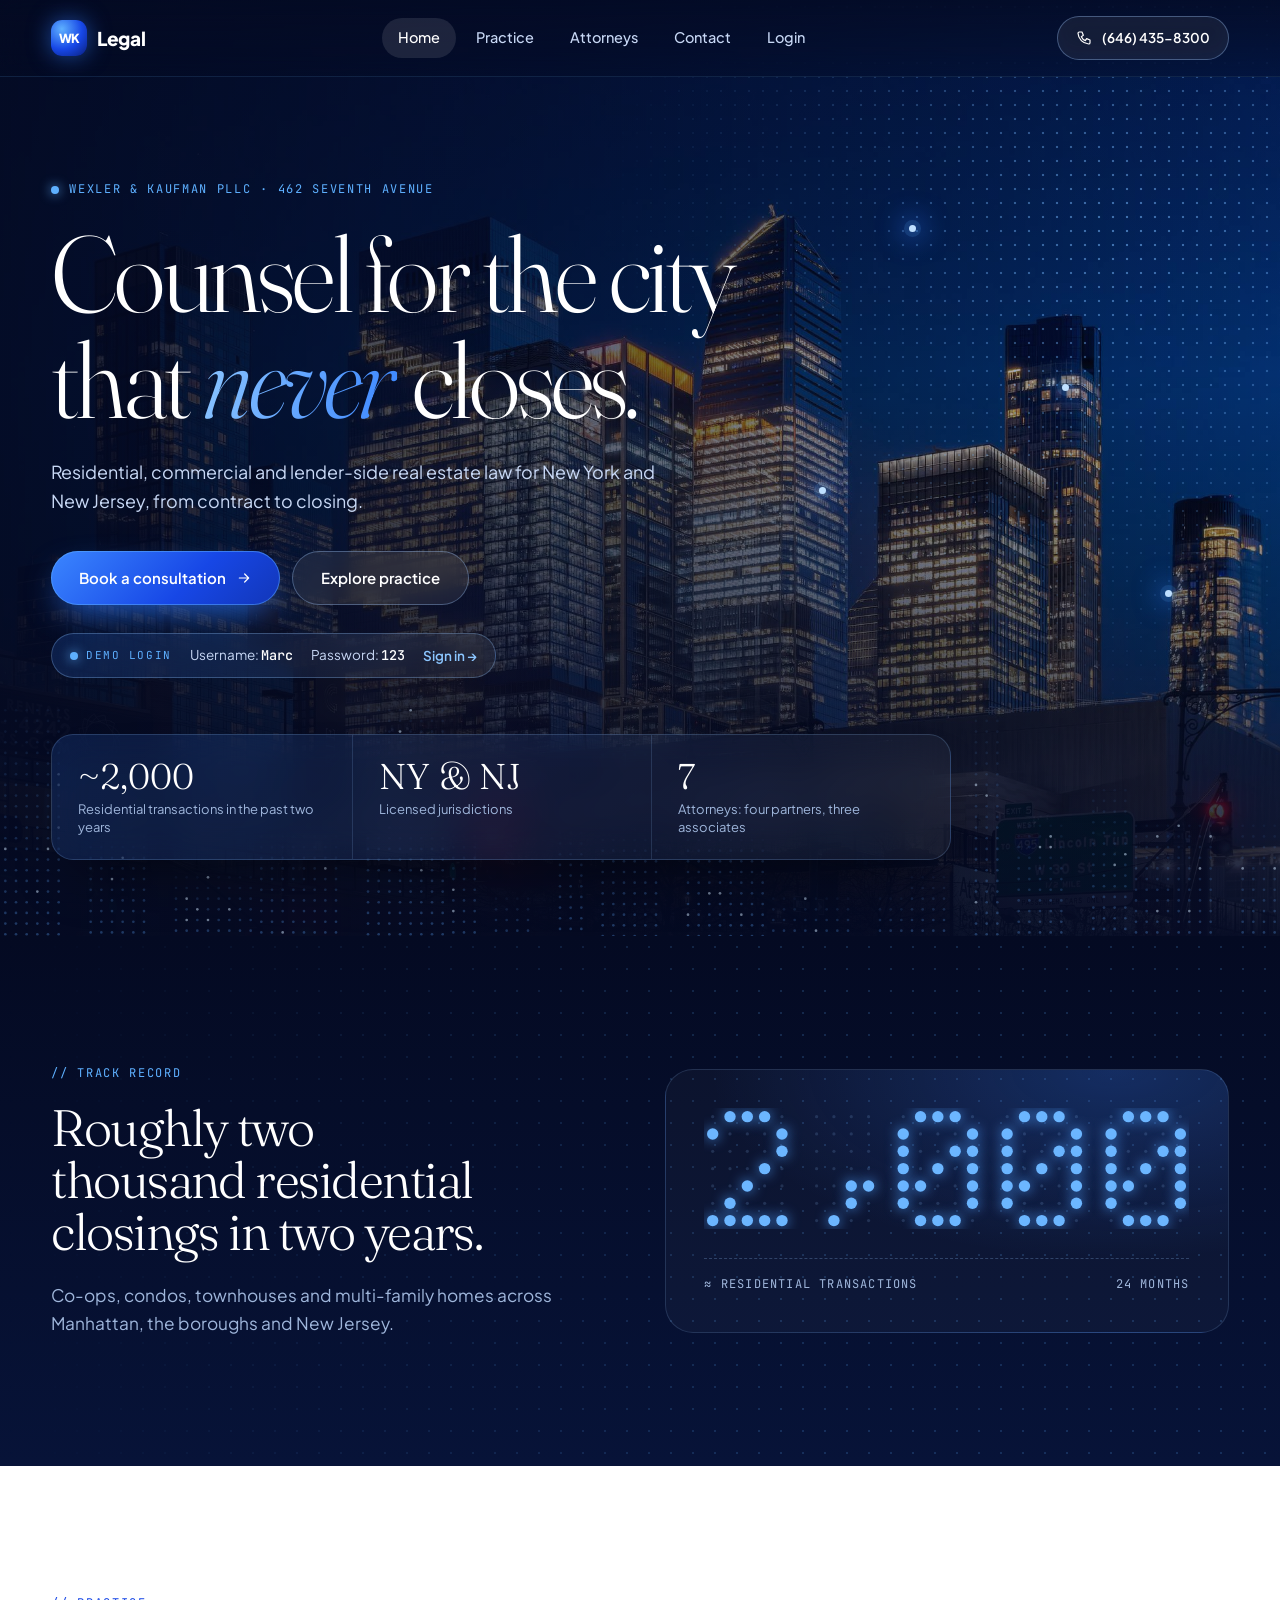
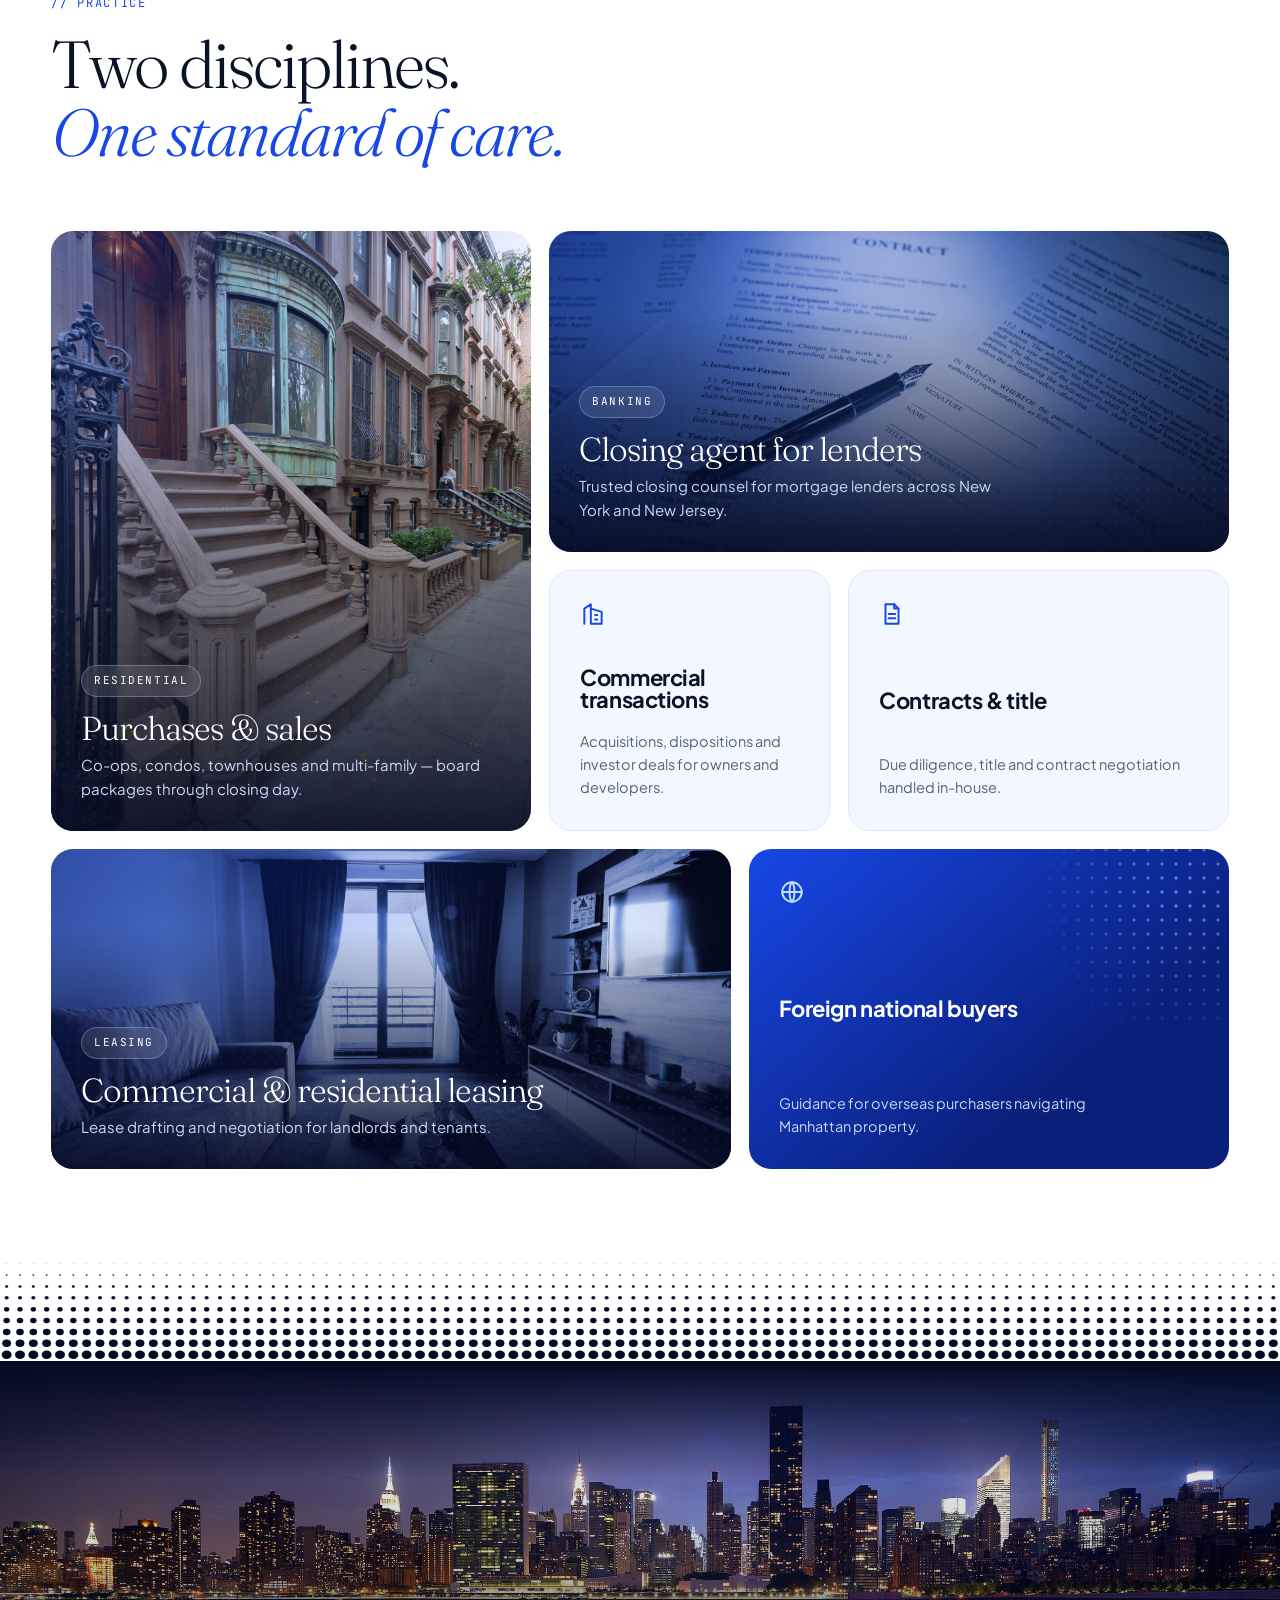
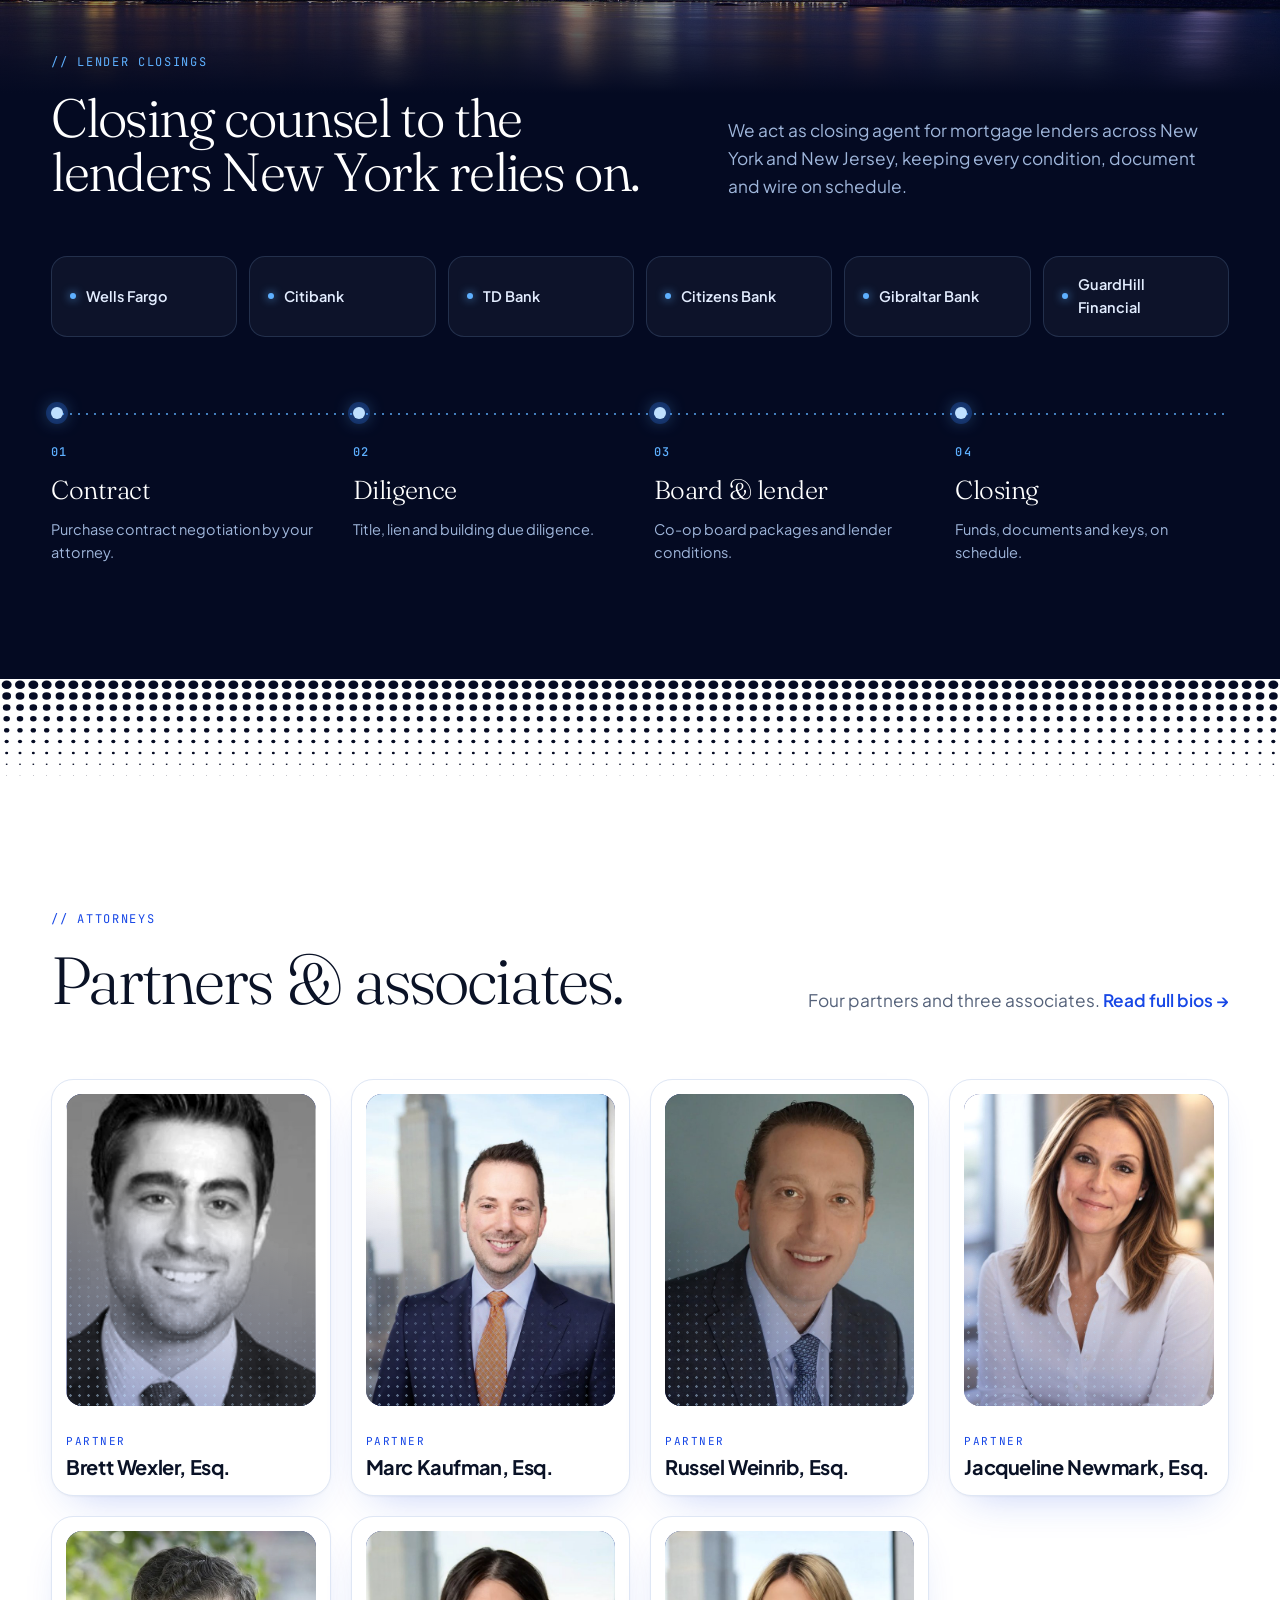
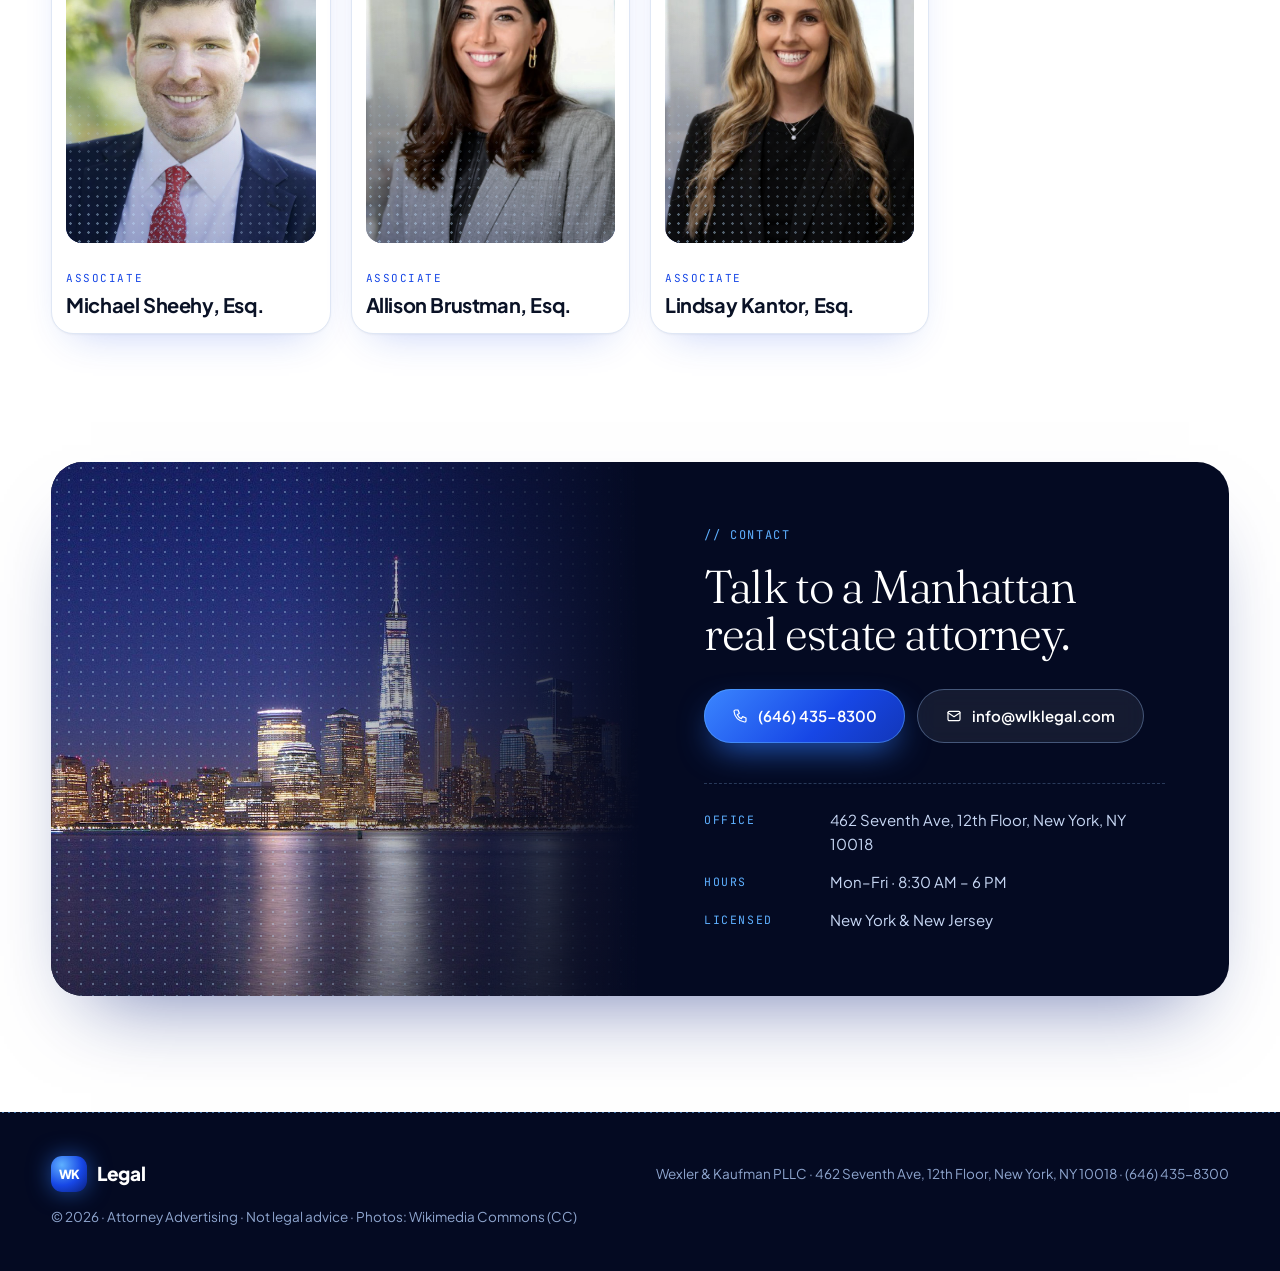
==== index.html @ f773296a "Publish WK Legal demo site v1.7" ====
<!doctype html><html lang="en"><head><meta charset="utf-8"><meta name="viewport" content="width=device-width,initial-scale=1"><title>Home — WK Legal | Wexler &amp; Kaufman, PLLC</title>
<link rel="preconnect" href="https://fonts.googleapis.com"><link href="https://fonts.googleapis.com/css2?family=Fraunces:ital,opsz,wght@0,9..144,300;0,9..144,400;1,9..144,300&family=Plus+Jakarta+Sans:wght@400;500;600;700;800&family=JetBrains+Mono:wght@400;500&display=swap" rel="stylesheet"><link rel="stylesheet" href="css/site.css"></head><body>
<header class="hdr"><div class="w"><a class="logo" href="index.html"><i>WK</i><span>Legal</span></a>
<nav id="nl"><a href="index.html" class=on>Home</a><a href="practice.html">Practice</a><a href="attorneys.html">Attorneys</a><a href="contact.html">Contact</a><a href="login.html">Login</a></nav>
<div class="rt"><a class="btn gl sm" href="tel:+16464358300"><svg class="ic" width="16" height="16" viewBox="0 0 24 24" aria-hidden="true"><path d="M5 3h4l2 5-3 2a12 12 0 006 6l2-3 5 2v4a2 2 0 01-2 2A17 17 0 013 5a2 2 0 012-2z"/></svg><span class="t">(646) 435-8300</span></a><button class="navt" aria-label="Menu" onclick="document.getElementById('nl').classList.toggle('open')">Menu</button></div></div></header>


<section class="hero"><div class="bg"><img src="assets/wlk-hy-night.jpg" alt="Hudson Yards skyline at night"></div><div class="halftone"></div>
<span class="node" style="left:71%;top:24%"></span><span class="node" style="left:83%;top:41%;animation-delay:1.1s"></span><span class="node" style="left:64%;top:52%;animation-delay:2s"></span><span class="node" style="left:91%;top:63%;animation-delay:.6s"></span>
<svg class="sky" viewBox="0 0 1440 300" preserveAspectRatio="xMidYMax slice" aria-hidden="true"><g fill="#5EA8FF"><circle cx="6" cy="46" r="1.5" opacity="0.12"/><circle cx="6" cy="58" r="1.5" opacity="0.14"/><circle cx="6" cy="70" r="1.5" opacity="0.17"/><circle cx="6" cy="82" r="1.5" opacity="0.19"/><circle cx="6" cy="94" r="1.5" opacity="0.21"/><circle cx="6" cy="106" r="1.5" opacity="0.24"/><circle cx="6" cy="118" r="1.5" opacity="0.26"/><circle cx="6" cy="130" r="1.5" opacity="0.28"/><circle cx="6" cy="142" r="1.5" opacity="0.30"/><circle cx="6" cy="154" r="1.5" opacity="0.33"/><circle cx="6" cy="166" r="1.5" opacity="0.35"/><circle cx="6" cy="178" r="1.5" opacity="0.37"/><circle cx="6" cy="190" r="1.5" opacity="0.40"/><circle cx="6" cy="202" r="1.5" opacity="0.42" class="lit"/><circle cx="6" cy="214" r="1.5" opacity="0.44"/><circle cx="6" cy="226" r="1.5" opacity="0.47"/><circle cx="6" cy="238" r="1.5" opacity="0.49"/><circle cx="6" cy="250" r="1.5" opacity="0.51"/><circle cx="6" cy="262" r="1.5" opacity="0.54"/><circle cx="6" cy="274" r="1.5" opacity="0.56"/><circle cx="6" cy="286" r="1.5" opacity="0.58"/><circle cx="6" cy="298" r="1.5" opacity="0.60"/><circle cx="18" cy="46" r="1.5" opacity="0.12"/><circle cx="18" cy="58" r="1.5" opacity="0.14"/><circle cx="18" cy="70" r="1.5" opacity="0.17"/><circle cx="18" cy="82" r="1.5" opacity="0.19"/><circle cx="18" cy="94" r="1.5" opacity="0.21"/><circle cx="18" cy="106" r="1.5" opacity="0.24"/><circle cx="18" cy="118" r="1.5" opacity="0.26"/><circle cx="18" cy="130" r="1.5" opacity="0.28"/><circle cx="18" cy="142" r="1.5" opacity="0.30"/><circle cx="18" cy="154" r="1.5" opacity="0.33"/><circle cx="18" cy="166" r="1.5" opacity="0.35"/><circle cx="18" cy="178" r="1.5" opacity="0.37"/><circle cx="18" cy="190" r="1.5" opacity="0.40"/><circle cx="18" cy="202" r="1.5" opacity="0.42"/><circle cx="18" cy="214" r="1.5" opacity="0.44"/><circle cx="18" cy="226" r="1.5" opacity="0.47"/><circle cx="18" cy="238" r="1.5" opacity="0.49"/><circle cx="18" cy="250" r="1.5" opacity="0.51"/><circle cx="18" cy="262" r="1.5" opacity="0.54"/><circle cx="18" cy="274" r="1.5" opacity="0.56"/><circle cx="18" cy="286" r="1.5" opacity="0.58"/><circle cx="18" cy="298" r="1.5" opacity="0.60"/><circle cx="30" cy="46" r="1.5" opacity="0.12"/><circle cx="30" cy="58" r="1.5" opacity="0.14"/><circle cx="30" cy="70" r="1.5" opacity="0.17"/><circle cx="30" cy="82" r="1.5" opacity="0.19"/><circle cx="30" cy="94" r="1.5" opacity="0.21"/><circle cx="30" cy="106" r="1.5" opacity="0.24"/><circle cx="30" cy="118" r="1.5" opacity="0.26"/><circle cx="30" cy="130" r="1.5" opacity="0.28"/><circle cx="30" cy="142" r="1.5" opacity="0.30"/><circle cx="30" cy="154" r="1.5" opacity="0.33"/><circle cx="30" cy="166" r="1.5" opacity="0.35"/><circle cx="30" cy="178" r="1.5" opacity="0.37"/><circle cx="30" cy="190" r="1.5" opacity="0.40"/><circle cx="30" cy="202" r="1.5" opacity="0.42"/><circle cx="30" cy="214" r="1.5" opacity="0.44"/><circle cx="30" cy="226" r="1.5" opacity="0.47"/><circle cx="30" cy="238" r="1.5" opacity="0.49"/><circle cx="30" cy="250" r="1.5" opacity="0.51"/><circle cx="30" cy="262" r="1.5" opacity="0.54"/><circle cx="30" cy="274" r="1.5" opacity="0.56"/><circle cx="30" cy="286" r="1.5" opacity="0.58"/><circle cx="30" cy="298" r="1.5" opacity="0.60"/><circle cx="42" cy="46" r="1.5" opacity="0.12"/><circle cx="42" cy="58" r="1.5" opacity="0.14"/><circle cx="42" cy="70" r="1.5" opacity="0.17"/><circle cx="42" cy="82" r="1.5" opacity="0.19"/><circle cx="42" cy="94" r="1.5" opacity="0.21"/><circle cx="42" cy="106" r="1.5" opacity="0.24"/><circle cx="42" cy="118" r="1.5" opacity="0.26"/><circle cx="42" cy="130" r="1.5" opacity="0.28"/><circle cx="42" cy="142" r="1.5" opacity="0.30"/><circle cx="42" cy="154" r="1.5" opacity="0.33"/><circle cx="42" cy="166" r="1.5" opacity="0.35"/><circle cx="42" cy="178" r="1.5" opacity="0.37"/><circle cx="42" cy="190" r="1.5" opacity="0.40"/><circle cx="42" cy="202" r="1.5" opacity="0.42"/><circle cx="42" cy="214" r="1.5" opacity="0.44"/><circle cx="42" cy="226" r="1.5" opacity="0.47"/><circle cx="42" cy="238" r="1.5" opacity="0.49"/><circle cx="42" cy="250" r="1.5" opacity="0.51" class="lit"/><circle cx="42" cy="262" r="1.5" opacity="0.54"/><circle cx="42" cy="274" r="1.5" opacity="0.56"/><circle cx="42" cy="286" r="1.5" opacity="0.58"/><circle cx="42" cy="298" r="1.5" opacity="0.60"/><circle cx="54" cy="46" r="1.5" opacity="0.12"/><circle cx="54" cy="58" r="1.5" opacity="0.14"/><circle cx="54" cy="70" r="1.5" opacity="0.17"/><circle cx="54" cy="82" r="1.5" opacity="0.19"/><circle cx="54" cy="94" r="1.5" opacity="0.21"/><circle cx="54" cy="106" r="1.5" opacity="0.24"/><circle cx="54" cy="118" r="1.5" opacity="0.26"/><circle cx="54" cy="130" r="1.5" opacity="0.28"/><circle cx="54" cy="142" r="1.5" opacity="0.30"/><circle cx="54" cy="154" r="1.5" opacity="0.33"/><circle cx="54" cy="166" r="1.5" opacity="0.35"/><circle cx="54" cy="178" r="1.5" opacity="0.37"/><circle cx="54" cy="190" r="1.5" opacity="0.40"/><circle cx="54" cy="202" r="1.5" opacity="0.42" class="lit"/><circle cx="54" cy="214" r="1.5" opacity="0.44"/><circle cx="54" cy="226" r="1.5" opacity="0.47"/><circle cx="54" cy="238" r="1.5" opacity="0.49"/><circle cx="54" cy="250" r="1.5" opacity="0.51"/><circle cx="54" cy="262" r="1.5" opacity="0.54"/><circle cx="54" cy="274" r="1.5" opacity="0.56"/><circle cx="54" cy="286" r="1.5" opacity="0.58"/><circle cx="54" cy="298" r="1.5" opacity="0.60"/><circle cx="66" cy="46" r="1.5" opacity="0.12"/><circle cx="66" cy="58" r="1.5" opacity="0.14"/><circle cx="66" cy="70" r="1.5" opacity="0.17"/><circle cx="66" cy="82" r="1.5" opacity="0.19"/><circle cx="66" cy="94" r="1.5" opacity="0.21"/><circle cx="66" cy="106" r="1.5" opacity="0.24"/><circle cx="66" cy="118" r="1.5" opacity="0.26" class="lit"/><circle cx="66" cy="130" r="1.5" opacity="0.28" class="lit"/><circle cx="66" cy="142" r="1.5" opacity="0.30"/><circle cx="66" cy="154" r="1.5" opacity="0.33"/><circle cx="66" cy="166" r="1.5" opacity="0.35"/><circle cx="66" cy="178" r="1.5" opacity="0.37" class="lit"/><circle cx="66" cy="190" r="1.5" opacity="0.40"/><circle cx="66" cy="202" r="1.5" opacity="0.42"/><circle cx="66" cy="214" r="1.5" opacity="0.44"/><circle cx="66" cy="226" r="1.5" opacity="0.47"/><circle cx="66" cy="238" r="1.5" opacity="0.49"/><circle cx="66" cy="250" r="1.5" opacity="0.51"/><circle cx="66" cy="262" r="1.5" opacity="0.54"/><circle cx="66" cy="274" r="1.5" opacity="0.56"/><circle cx="66" cy="286" r="1.5" opacity="0.58"/><circle cx="66" cy="298" r="1.5" opacity="0.60"/><circle cx="102" cy="176" r="1.5" opacity="0.12"/><circle cx="102" cy="188" r="1.5" opacity="0.17"/><circle cx="102" cy="200" r="1.5" opacity="0.21"/><circle cx="102" cy="212" r="1.5" opacity="0.26"/><circle cx="102" cy="224" r="1.5" opacity="0.30"/><circle cx="102" cy="236" r="1.5" opacity="0.35"/><circle cx="102" cy="248" r="1.5" opacity="0.40"/><circle cx="102" cy="260" r="1.5" opacity="0.44"/><circle cx="102" cy="272" r="1.5" opacity="0.49"/><circle cx="102" cy="284" r="1.5" opacity="0.54"/><circle cx="102" cy="296" r="1.5" opacity="0.58"/><circle cx="114" cy="176" r="1.5" opacity="0.12"/><circle cx="114" cy="188" r="1.5" opacity="0.17"/><circle cx="114" cy="200" r="1.5" opacity="0.21"/><circle cx="114" cy="212" r="1.5" opacity="0.26"/><circle cx="114" cy="224" r="1.5" opacity="0.30"/><circle cx="114" cy="236" r="1.5" opacity="0.35"/><circle cx="114" cy="248" r="1.5" opacity="0.40"/><circle cx="114" cy="260" r="1.5" opacity="0.44"/><circle cx="114" cy="272" r="1.5" opacity="0.49"/><circle cx="114" cy="284" r="1.5" opacity="0.54"/><circle cx="114" cy="296" r="1.5" opacity="0.58"/><circle cx="126" cy="176" r="1.5" opacity="0.12"/><circle cx="126" cy="188" r="1.5" opacity="0.17"/><circle cx="126" cy="200" r="1.5" opacity="0.21"/><circle cx="126" cy="212" r="1.5" opacity="0.26"/><circle cx="126" cy="224" r="1.5" opacity="0.30"/><circle cx="126" cy="236" r="1.5" opacity="0.35" class="lit"/><circle cx="126" cy="248" r="1.5" opacity="0.40"/><circle cx="126" cy="260" r="1.5" opacity="0.44"/><circle cx="126" cy="272" r="1.5" opacity="0.49"/><circle cx="126" cy="284" r="1.5" opacity="0.54"/><circle cx="126" cy="296" r="1.5" opacity="0.58"/><circle cx="138" cy="176" r="1.5" opacity="0.12"/><circle cx="138" cy="188" r="1.5" opacity="0.17"/><circle cx="138" cy="200" r="1.5" opacity="0.21"/><circle cx="138" cy="212" r="1.5" opacity="0.26" class="lit"/><circle cx="138" cy="224" r="1.5" opacity="0.30"/><circle cx="138" cy="236" r="1.5" opacity="0.35"/><circle cx="138" cy="248" r="1.5" opacity="0.40"/><circle cx="138" cy="260" r="1.5" opacity="0.44"/><circle cx="138" cy="272" r="1.5" opacity="0.49"/><circle cx="138" cy="284" r="1.5" opacity="0.54"/><circle cx="138" cy="296" r="1.5" opacity="0.58"/><circle cx="150" cy="176" r="1.5" opacity="0.12"/><circle cx="150" cy="188" r="1.5" opacity="0.17"/><circle cx="150" cy="200" r="1.5" opacity="0.21"/><circle cx="150" cy="212" r="1.5" opacity="0.26"/><circle cx="150" cy="224" r="1.5" opacity="0.30"/><circle cx="150" cy="236" r="1.5" opacity="0.35"/><circle cx="150" cy="248" r="1.5" opacity="0.40"/><circle cx="150" cy="260" r="1.5" opacity="0.44"/><circle cx="150" cy="272" r="1.5" opacity="0.49"/><circle cx="150" cy="284" r="1.5" opacity="0.54"/><circle cx="150" cy="296" r="1.5" opacity="0.58"/><circle cx="162" cy="176" r="1.5" opacity="0.12"/><circle cx="162" cy="188" r="1.5" opacity="0.17"/><circle cx="162" cy="200" r="1.5" opacity="0.21"/><circle cx="162" cy="212" r="1.5" opacity="0.26"/><circle cx="162" cy="224" r="1.5" opacity="0.30"/><circle cx="162" cy="236" r="1.5" opacity="0.35"/><circle cx="162" cy="248" r="1.5" opacity="0.40"/><circle cx="162" cy="260" r="1.5" opacity="0.44"/><circle cx="162" cy="272" r="1.5" opacity="0.49"/><circle cx="162" cy="284" r="1.5" opacity="0.54"/><circle cx="162" cy="296" r="1.5" opacity="0.58"/><circle cx="198" cy="234" r="1.5" opacity="0.12"/><circle cx="198" cy="246" r="1.5" opacity="0.20"/><circle cx="198" cy="258" r="1.5" opacity="0.29"/><circle cx="198" cy="270" r="1.5" opacity="0.37"/><circle cx="198" cy="282" r="1.5" opacity="0.45"/><circle cx="198" cy="294" r="1.5" opacity="0.54"/><circle cx="210" cy="234" r="1.5" opacity="0.12"/><circle cx="210" cy="246" r="1.5" opacity="0.20"/><circle cx="210" cy="258" r="1.5" opacity="0.29" class="lit"/><circle cx="210" cy="270" r="1.5" opacity="0.37"/><circle cx="210" cy="282" r="1.5" opacity="0.45" class="lit"/><circle cx="210" cy="294" r="1.5" opacity="0.54"/><circle cx="222" cy="234" r="1.5" opacity="0.12"/><circle cx="222" cy="246" r="1.5" opacity="0.20"/><circle cx="222" cy="258" r="1.5" opacity="0.29"/><circle cx="222" cy="270" r="1.5" opacity="0.37" class="lit"/><circle cx="222" cy="282" r="1.5" opacity="0.45"/><circle cx="222" cy="294" r="1.5" opacity="0.54"/><circle cx="234" cy="234" r="1.5" opacity="0.12" class="lit"/><circle cx="234" cy="246" r="1.5" opacity="0.20"/><circle cx="234" cy="258" r="1.5" opacity="0.29"/><circle cx="234" cy="270" r="1.5" opacity="0.37"/><circle cx="234" cy="282" r="1.5" opacity="0.45" class="lit"/><circle cx="234" cy="294" r="1.5" opacity="0.54"/><circle cx="246" cy="234" r="1.5" opacity="0.12"/><circle cx="246" cy="246" r="1.5" opacity="0.20"/><circle cx="246" cy="258" r="1.5" opacity="0.29"/><circle cx="246" cy="270" r="1.5" opacity="0.37"/><circle cx="246" cy="282" r="1.5" opacity="0.45"/><circle cx="246" cy="294" r="1.5" opacity="0.54"/><circle cx="258" cy="234" r="1.5" opacity="0.12"/><circle cx="258" cy="246" r="1.5" opacity="0.20"/><circle cx="258" cy="258" r="1.5" opacity="0.29"/><circle cx="258" cy="270" r="1.5" opacity="0.37" class="lit"/><circle cx="258" cy="282" r="1.5" opacity="0.45"/><circle cx="258" cy="294" r="1.5" opacity="0.54"/><circle cx="270" cy="234" r="1.5" opacity="0.12"/><circle cx="270" cy="246" r="1.5" opacity="0.20"/><circle cx="270" cy="258" r="1.5" opacity="0.29"/><circle cx="270" cy="270" r="1.5" opacity="0.37"/><circle cx="270" cy="282" r="1.5" opacity="0.45"/><circle cx="270" cy="294" r="1.5" opacity="0.54"/><circle cx="282" cy="234" r="1.5" opacity="0.12"/><circle cx="282" cy="246" r="1.5" opacity="0.20"/><circle cx="282" cy="258" r="1.5" opacity="0.29"/><circle cx="282" cy="270" r="1.5" opacity="0.37"/><circle cx="282" cy="282" r="1.5" opacity="0.45"/><circle cx="282" cy="294" r="1.5" opacity="0.54"/><circle cx="294" cy="176" r="1.5" opacity="0.12"/><circle cx="294" cy="188" r="1.5" opacity="0.17"/><circle cx="294" cy="200" r="1.5" opacity="0.21"/><circle cx="294" cy="212" r="1.5" opacity="0.26"/><circle cx="294" cy="224" r="1.5" opacity="0.30"/><circle cx="294" cy="236" r="1.5" opacity="0.35"/><circle cx="294" cy="248" r="1.5" opacity="0.40"/><circle cx="294" cy="260" r="1.5" opacity="0.44"/><circle cx="294" cy="272" r="1.5" opacity="0.49"/><circle cx="294" cy="284" r="1.5" opacity="0.54"/><circle cx="294" cy="296" r="1.5" opacity="0.58"/><circle cx="306" cy="176" r="1.5" opacity="0.12"/><circle cx="306" cy="188" r="1.5" opacity="0.17"/><circle cx="306" cy="200" r="1.5" opacity="0.21"/><circle cx="306" cy="212" r="1.5" opacity="0.26"/><circle cx="306" cy="224" r="1.5" opacity="0.30"/><circle cx="306" cy="236" r="1.5" opacity="0.35"/><circle cx="306" cy="248" r="1.5" opacity="0.40"/><circle cx="306" cy="260" r="1.5" opacity="0.44"/><circle cx="306" cy="272" r="1.5" opacity="0.49"/><circle cx="306" cy="284" r="1.5" opacity="0.54"/><circle cx="306" cy="296" r="1.5" opacity="0.58"/><circle cx="318" cy="176" r="1.5" opacity="0.12"/><circle cx="318" cy="188" r="1.5" opacity="0.17"/><circle cx="318" cy="200" r="1.5" opacity="0.21"/><circle cx="318" cy="212" r="1.5" opacity="0.26"/><circle cx="318" cy="224" r="1.5" opacity="0.30"/><circle cx="318" cy="236" r="1.5" opacity="0.35"/><circle cx="318" cy="248" r="1.5" opacity="0.40"/><circle cx="318" cy="260" r="1.5" opacity="0.44"/><circle cx="318" cy="272" r="1.5" opacity="0.49"/><circle cx="318" cy="284" r="1.5" opacity="0.54"/><circle cx="318" cy="296" r="1.5" opacity="0.58" class="lit"/><circle cx="330" cy="176" r="1.5" opacity="0.12"/><circle cx="330" cy="188" r="1.5" opacity="0.17"/><circle cx="330" cy="200" r="1.5" opacity="0.21"/><circle cx="330" cy="212" r="1.5" opacity="0.26"/><circle cx="330" cy="224" r="1.5" opacity="0.30"/><circle cx="330" cy="236" r="1.5" opacity="0.35"/><circle cx="330" cy="248" r="1.5" opacity="0.40"/><circle cx="330" cy="260" r="1.5" opacity="0.44"/><circle cx="330" cy="272" r="1.5" opacity="0.49"/><circle cx="330" cy="284" r="1.5" opacity="0.54"/><circle cx="330" cy="296" r="1.5" opacity="0.58"/><circle cx="342" cy="176" r="1.5" opacity="0.12"/><circle cx="342" cy="188" r="1.5" opacity="0.17"/><circle cx="342" cy="200" r="1.5" opacity="0.21"/><circle cx="342" cy="212" r="1.5" opacity="0.26"/><circle cx="342" cy="224" r="1.5" opacity="0.30"/><circle cx="342" cy="236" r="1.5" opacity="0.35"/><circle cx="342" cy="248" r="1.5" opacity="0.40"/><circle cx="342" cy="260" r="1.5" opacity="0.44"/><circle cx="342" cy="272" r="1.5" opacity="0.49"/><circle cx="342" cy="284" r="1.5" opacity="0.54"/><circle cx="342" cy="296" r="1.5" opacity="0.58"/><circle cx="354" cy="176" r="1.5" opacity="0.12"/><circle cx="354" cy="188" r="1.5" opacity="0.17"/><circle cx="354" cy="200" r="1.5" opacity="0.21"/><circle cx="354" cy="212" r="1.5" opacity="0.26"/><circle cx="354" cy="224" r="1.5" opacity="0.30"/><circle cx="354" cy="236" r="1.5" opacity="0.35"/><circle cx="354" cy="248" r="1.5" opacity="0.40"/><circle cx="354" cy="260" r="1.5" opacity="0.44"/><circle cx="354" cy="272" r="1.5" opacity="0.49"/><circle cx="354" cy="284" r="1.5" opacity="0.54"/><circle cx="354" cy="296" r="1.5" opacity="0.58"/><circle cx="366" cy="176" r="1.5" opacity="0.12"/><circle cx="366" cy="188" r="1.5" opacity="0.17"/><circle cx="366" cy="200" r="1.5" opacity="0.21"/><circle cx="366" cy="212" r="1.5" opacity="0.26"/><circle cx="366" cy="224" r="1.5" opacity="0.30" class="lit"/><circle cx="366" cy="236" r="1.5" opacity="0.35"/><circle cx="366" cy="248" r="1.5" opacity="0.40"/><circle cx="366" cy="260" r="1.5" opacity="0.44"/><circle cx="366" cy="272" r="1.5" opacity="0.49"/><circle cx="366" cy="284" r="1.5" opacity="0.54"/><circle cx="366" cy="296" r="1.5" opacity="0.58"/><circle cx="378" cy="176" r="1.5" opacity="0.12"/><circle cx="378" cy="188" r="1.5" opacity="0.17"/><circle cx="378" cy="200" r="1.5" opacity="0.21"/><circle cx="378" cy="212" r="1.5" opacity="0.26"/><circle cx="378" cy="224" r="1.5" opacity="0.30"/><circle cx="378" cy="236" r="1.5" opacity="0.35"/><circle cx="378" cy="248" r="1.5" opacity="0.40"/><circle cx="378" cy="260" r="1.5" opacity="0.44"/><circle cx="378" cy="272" r="1.5" opacity="0.49"/><circle cx="378" cy="284" r="1.5" opacity="0.54"/><circle cx="378" cy="296" r="1.5" opacity="0.58"/><circle cx="414" cy="46" r="1.5" opacity="0.12"/><circle cx="414" cy="58" r="1.5" opacity="0.14"/><circle cx="414" cy="70" r="1.5" opacity="0.17"/><circle cx="414" cy="82" r="1.5" opacity="0.19"/><circle cx="414" cy="94" r="1.5" opacity="0.21"/><circle cx="414" cy="106" r="1.5" opacity="0.24"/><circle cx="414" cy="118" r="1.5" opacity="0.26"/><circle cx="414" cy="130" r="1.5" opacity="0.28"/><circle cx="414" cy="142" r="1.5" opacity="0.30" class="lit"/><circle cx="414" cy="154" r="1.5" opacity="0.33"/><circle cx="414" cy="166" r="1.5" opacity="0.35"/><circle cx="414" cy="178" r="1.5" opacity="0.37"/><circle cx="414" cy="190" r="1.5" opacity="0.40"/><circle cx="414" cy="202" r="1.5" opacity="0.42"/><circle cx="414" cy="214" r="1.5" opacity="0.44"/><circle cx="414" cy="226" r="1.5" opacity="0.47"/><circle cx="414" cy="238" r="1.5" opacity="0.49"/><circle cx="414" cy="250" r="1.5" opacity="0.51"/><circle cx="414" cy="262" r="1.5" opacity="0.54"/><circle cx="414" cy="274" r="1.5" opacity="0.56"/><circle cx="414" cy="286" r="1.5" opacity="0.58"/><circle cx="414" cy="298" r="1.5" opacity="0.60"/><circle cx="426" cy="46" r="1.5" opacity="0.12"/><circle cx="426" cy="58" r="1.5" opacity="0.14"/><circle cx="426" cy="70" r="1.5" opacity="0.17"/><circle cx="426" cy="82" r="1.5" opacity="0.19"/><circle cx="426" cy="94" r="1.5" opacity="0.21"/><circle cx="426" cy="106" r="1.5" opacity="0.24"/><circle cx="426" cy="118" r="1.5" opacity="0.26"/><circle cx="426" cy="130" r="1.5" opacity="0.28"/><circle cx="426" cy="142" r="1.5" opacity="0.30"/><circle cx="426" cy="154" r="1.5" opacity="0.33"/><circle cx="426" cy="166" r="1.5" opacity="0.35"/><circle cx="426" cy="178" r="1.5" opacity="0.37"/><circle cx="426" cy="190" r="1.5" opacity="0.40"/><circle cx="426" cy="202" r="1.5" opacity="0.42"/><circle cx="426" cy="214" r="1.5" opacity="0.44"/><circle cx="426" cy="226" r="1.5" opacity="0.47"/><circle cx="426" cy="238" r="1.5" opacity="0.49"/><circle cx="426" cy="250" r="1.5" opacity="0.51"/><circle cx="426" cy="262" r="1.5" opacity="0.54"/><circle cx="426" cy="274" r="1.5" opacity="0.56"/><circle cx="426" cy="286" r="1.5" opacity="0.58"/><circle cx="426" cy="298" r="1.5" opacity="0.60"/><circle cx="438" cy="46" r="1.5" opacity="0.12"/><circle cx="438" cy="58" r="1.5" opacity="0.14"/><circle cx="438" cy="70" r="1.5" opacity="0.17"/><circle cx="438" cy="82" r="1.5" opacity="0.19"/><circle cx="438" cy="94" r="1.5" opacity="0.21"/><circle cx="438" cy="106" r="1.5" opacity="0.24"/><circle cx="438" cy="118" r="1.5" opacity="0.26"/><circle cx="438" cy="130" r="1.5" opacity="0.28"/><circle cx="438" cy="142" r="1.5" opacity="0.30"/><circle cx="438" cy="154" r="1.5" opacity="0.33"/><circle cx="438" cy="166" r="1.5" opacity="0.35"/><circle cx="438" cy="178" r="1.5" opacity="0.37" class="lit"/><circle cx="438" cy="190" r="1.5" opacity="0.40"/><circle cx="438" cy="202" r="1.5" opacity="0.42"/><circle cx="438" cy="214" r="1.5" opacity="0.44"/><circle cx="438" cy="226" r="1.5" opacity="0.47"/><circle cx="438" cy="238" r="1.5" opacity="0.49"/><circle cx="438" cy="250" r="1.5" opacity="0.51"/><circle cx="438" cy="262" r="1.5" opacity="0.54"/><circle cx="438" cy="274" r="1.5" opacity="0.56"/><circle cx="438" cy="286" r="1.5" opacity="0.58"/><circle cx="438" cy="298" r="1.5" opacity="0.60"/><circle cx="450" cy="46" r="1.5" opacity="0.12"/><circle cx="450" cy="58" r="1.5" opacity="0.14"/><circle cx="450" cy="70" r="1.5" opacity="0.17" class="lit"/><circle cx="450" cy="82" r="1.5" opacity="0.19"/><circle cx="450" cy="94" r="1.5" opacity="0.21"/><circle cx="450" cy="106" r="1.5" opacity="0.24"/><circle cx="450" cy="118" r="1.5" opacity="0.26"/><circle cx="450" cy="130" r="1.5" opacity="0.28"/><circle cx="450" cy="142" r="1.5" opacity="0.30"/><circle cx="450" cy="154" r="1.5" opacity="0.33"/><circle cx="450" cy="166" r="1.5" opacity="0.35"/><circle cx="450" cy="178" r="1.5" opacity="0.37"/><circle cx="450" cy="190" r="1.5" opacity="0.40"/><circle cx="450" cy="202" r="1.5" opacity="0.42"/><circle cx="450" cy="214" r="1.5" opacity="0.44"/><circle cx="450" cy="226" r="1.5" opacity="0.47"/><circle cx="450" cy="238" r="1.5" opacity="0.49"/><circle cx="450" cy="250" r="1.5" opacity="0.51"/><circle cx="450" cy="262" r="1.5" opacity="0.54"/><circle cx="450" cy="274" r="1.5" opacity="0.56"/><circle cx="450" cy="286" r="1.5" opacity="0.58"/><circle cx="450" cy="298" r="1.5" opacity="0.60"/><circle cx="462" cy="46" r="1.5" opacity="0.12" class="lit"/><circle cx="462" cy="58" r="1.5" opacity="0.14"/><circle cx="462" cy="70" r="1.5" opacity="0.17"/><circle cx="462" cy="82" r="1.5" opacity="0.19"/><circle cx="462" cy="94" r="1.5" opacity="0.21"/><circle cx="462" cy="106" r="1.5" opacity="0.24"/><circle cx="462" cy="118" r="1.5" opacity="0.26"/><circle cx="462" cy="130" r="1.5" opacity="0.28"/><circle cx="462" cy="142" r="1.5" opacity="0.30"/><circle cx="462" cy="154" r="1.5" opacity="0.33"/><circle cx="462" cy="166" r="1.5" opacity="0.35" class="lit"/><circle cx="462" cy="178" r="1.5" opacity="0.37"/><circle cx="462" cy="190" r="1.5" opacity="0.40"/><circle cx="462" cy="202" r="1.5" opacity="0.42"/><circle cx="462" cy="214" r="1.5" opacity="0.44"/><circle cx="462" cy="226" r="1.5" opacity="0.47"/><circle cx="462" cy="238" r="1.5" opacity="0.49"/><circle cx="462" cy="250" r="1.5" opacity="0.51"/><circle cx="462" cy="262" r="1.5" opacity="0.54"/><circle cx="462" cy="274" r="1.5" opacity="0.56"/><circle cx="462" cy="286" r="1.5" opacity="0.58"/><circle cx="462" cy="298" r="1.5" opacity="0.60"/><circle cx="474" cy="46" r="1.5" opacity="0.12"/><circle cx="474" cy="58" r="1.5" opacity="0.14"/><circle cx="474" cy="70" r="1.5" opacity="0.17"/><circle cx="474" cy="82" r="1.5" opacity="0.19"/><circle cx="474" cy="94" r="1.5" opacity="0.21"/><circle cx="474" cy="106" r="1.5" opacity="0.24"/><circle cx="474" cy="118" r="1.5" opacity="0.26"/><circle cx="474" cy="130" r="1.5" opacity="0.28"/><circle cx="474" cy="142" r="1.5" opacity="0.30"/><circle cx="474" cy="154" r="1.5" opacity="0.33"/><circle cx="474" cy="166" r="1.5" opacity="0.35"/><circle cx="474" cy="178" r="1.5" opacity="0.37"/><circle cx="474" cy="190" r="1.5" opacity="0.40"/><circle cx="474" cy="202" r="1.5" opacity="0.42"/><circle cx="474" cy="214" r="1.5" opacity="0.44"/><circle cx="474" cy="226" r="1.5" opacity="0.47" class="lit"/><circle cx="474" cy="238" r="1.5" opacity="0.49"/><circle cx="474" cy="250" r="1.5" opacity="0.51"/><circle cx="474" cy="262" r="1.5" opacity="0.54"/><circle cx="474" cy="274" r="1.5" opacity="0.56"/><circle cx="474" cy="286" r="1.5" opacity="0.58"/><circle cx="474" cy="298" r="1.5" opacity="0.60"/><circle cx="486" cy="46" r="1.5" opacity="0.12"/><circle cx="486" cy="58" r="1.5" opacity="0.14"/><circle cx="486" cy="70" r="1.5" opacity="0.17"/><circle cx="486" cy="82" r="1.5" opacity="0.19"/><circle cx="486" cy="94" r="1.5" opacity="0.21"/><circle cx="486" cy="106" r="1.5" opacity="0.24"/><circle cx="486" cy="118" r="1.5" opacity="0.26"/><circle cx="486" cy="130" r="1.5" opacity="0.28"/><circle cx="486" cy="142" r="1.5" opacity="0.30"/><circle cx="486" cy="154" r="1.5" opacity="0.33"/><circle cx="486" cy="166" r="1.5" opacity="0.35" class="lit"/><circle cx="486" cy="178" r="1.5" opacity="0.37"/><circle cx="486" cy="190" r="1.5" opacity="0.40"/><circle cx="486" cy="202" r="1.5" opacity="0.42"/><circle cx="486" cy="214" r="1.5" opacity="0.44"/><circle cx="486" cy="226" r="1.5" opacity="0.47"/><circle cx="486" cy="238" r="1.5" opacity="0.49"/><circle cx="486" cy="250" r="1.5" opacity="0.51"/><circle cx="486" cy="262" r="1.5" opacity="0.54"/><circle cx="486" cy="274" r="1.5" opacity="0.56"/><circle cx="486" cy="286" r="1.5" opacity="0.58"/><circle cx="486" cy="298" r="1.5" opacity="0.60"/><circle cx="498" cy="46" r="1.5" opacity="0.12"/><circle cx="498" cy="58" r="1.5" opacity="0.14"/><circle cx="498" cy="70" r="1.5" opacity="0.17"/><circle cx="498" cy="82" r="1.5" opacity="0.19"/><circle cx="498" cy="94" r="1.5" opacity="0.21"/><circle cx="498" cy="106" r="1.5" opacity="0.24"/><circle cx="498" cy="118" r="1.5" opacity="0.26"/><circle cx="498" cy="130" r="1.5" opacity="0.28"/><circle cx="498" cy="142" r="1.5" opacity="0.30"/><circle cx="498" cy="154" r="1.5" opacity="0.33" class="lit"/><circle cx="498" cy="166" r="1.5" opacity="0.35"/><circle cx="498" cy="178" r="1.5" opacity="0.37"/><circle cx="498" cy="190" r="1.5" opacity="0.40"/><circle cx="498" cy="202" r="1.5" opacity="0.42"/><circle cx="498" cy="214" r="1.5" opacity="0.44"/><circle cx="498" cy="226" r="1.5" opacity="0.47"/><circle cx="498" cy="238" r="1.5" opacity="0.49"/><circle cx="498" cy="250" r="1.5" opacity="0.51"/><circle cx="498" cy="262" r="1.5" opacity="0.54"/><circle cx="498" cy="274" r="1.5" opacity="0.56"/><circle cx="498" cy="286" r="1.5" opacity="0.58"/><circle cx="498" cy="298" r="1.5" opacity="0.60"/><circle cx="510" cy="176" r="1.5" opacity="0.12"/><circle cx="510" cy="188" r="1.5" opacity="0.17"/><circle cx="510" cy="200" r="1.5" opacity="0.21"/><circle cx="510" cy="212" r="1.5" opacity="0.26"/><circle cx="510" cy="224" r="1.5" opacity="0.30"/><circle cx="510" cy="236" r="1.5" opacity="0.35"/><circle cx="510" cy="248" r="1.5" opacity="0.40" class="lit"/><circle cx="510" cy="260" r="1.5" opacity="0.44"/><circle cx="510" cy="272" r="1.5" opacity="0.49" class="lit"/><circle cx="510" cy="284" r="1.5" opacity="0.54"/><circle cx="510" cy="296" r="1.5" opacity="0.58"/><circle cx="522" cy="176" r="1.5" opacity="0.12"/><circle cx="522" cy="188" r="1.5" opacity="0.17"/><circle cx="522" cy="200" r="1.5" opacity="0.21"/><circle cx="522" cy="212" r="1.5" opacity="0.26"/><circle cx="522" cy="224" r="1.5" opacity="0.30"/><circle cx="522" cy="236" r="1.5" opacity="0.35"/><circle cx="522" cy="248" r="1.5" opacity="0.40"/><circle cx="522" cy="260" r="1.5" opacity="0.44"/><circle cx="522" cy="272" r="1.5" opacity="0.49"/><circle cx="522" cy="284" r="1.5" opacity="0.54"/><circle cx="522" cy="296" r="1.5" opacity="0.58"/><circle cx="534" cy="176" r="1.5" opacity="0.12"/><circle cx="534" cy="188" r="1.5" opacity="0.17"/><circle cx="534" cy="200" r="1.5" opacity="0.21"/><circle cx="534" cy="212" r="1.5" opacity="0.26"/><circle cx="534" cy="224" r="1.5" opacity="0.30"/><circle cx="534" cy="236" r="1.5" opacity="0.35"/><circle cx="534" cy="248" r="1.5" opacity="0.40"/><circle cx="534" cy="260" r="1.5" opacity="0.44"/><circle cx="534" cy="272" r="1.5" opacity="0.49"/><circle cx="534" cy="284" r="1.5" opacity="0.54"/><circle cx="534" cy="296" r="1.5" opacity="0.58"/><circle cx="558" cy="258" r="1.5" opacity="0.12"/><circle cx="558" cy="270" r="1.5" opacity="0.24"/><circle cx="558" cy="282" r="1.5" opacity="0.37"/><circle cx="558" cy="294" r="1.5" opacity="0.49"/><circle cx="570" cy="258" r="1.5" opacity="0.12"/><circle cx="570" cy="270" r="1.5" opacity="0.24"/><circle cx="570" cy="282" r="1.5" opacity="0.37"/><circle cx="570" cy="294" r="1.5" opacity="0.49"/><circle cx="582" cy="258" r="1.5" opacity="0.12"/><circle cx="582" cy="270" r="1.5" opacity="0.24"/><circle cx="582" cy="282" r="1.5" opacity="0.37"/><circle cx="582" cy="294" r="1.5" opacity="0.49"/><circle cx="594" cy="258" r="1.5" opacity="0.12"/><circle cx="594" cy="270" r="1.5" opacity="0.24"/><circle cx="594" cy="282" r="1.5" opacity="0.37"/><circle cx="594" cy="294" r="1.5" opacity="0.49"/><circle cx="630" cy="136" r="1.5" opacity="0.12"/><circle cx="630" cy="148" r="1.5" opacity="0.16"/><circle cx="630" cy="160" r="1.5" opacity="0.19"/><circle cx="630" cy="172" r="1.5" opacity="0.23"/><circle cx="630" cy="184" r="1.5" opacity="0.26"/><circle cx="630" cy="196" r="1.5" opacity="0.30"/><circle cx="630" cy="208" r="1.5" opacity="0.33"/><circle cx="630" cy="220" r="1.5" opacity="0.37"/><circle cx="630" cy="232" r="1.5" opacity="0.40"/><circle cx="630" cy="244" r="1.5" opacity="0.44"/><circle cx="630" cy="256" r="1.5" opacity="0.47"/><circle cx="630" cy="268" r="1.5" opacity="0.51"/><circle cx="630" cy="280" r="1.5" opacity="0.54"/><circle cx="630" cy="292" r="1.5" opacity="0.58"/><circle cx="630" cy="304" r="1.5" opacity="0.61"/><circle cx="642" cy="136" r="1.5" opacity="0.12"/><circle cx="642" cy="148" r="1.5" opacity="0.16" class="lit"/><circle cx="642" cy="160" r="1.5" opacity="0.19"/><circle cx="642" cy="172" r="1.5" opacity="0.23"/><circle cx="642" cy="184" r="1.5" opacity="0.26"/><circle cx="642" cy="196" r="1.5" opacity="0.30"/><circle cx="642" cy="208" r="1.5" opacity="0.33"/><circle cx="642" cy="220" r="1.5" opacity="0.37"/><circle cx="642" cy="232" r="1.5" opacity="0.40"/><circle cx="642" cy="244" r="1.5" opacity="0.44"/><circle cx="642" cy="256" r="1.5" opacity="0.47"/><circle cx="642" cy="268" r="1.5" opacity="0.51"/><circle cx="642" cy="280" r="1.5" opacity="0.54"/><circle cx="642" cy="292" r="1.5" opacity="0.58"/><circle cx="642" cy="304" r="1.5" opacity="0.61"/><circle cx="654" cy="136" r="1.5" opacity="0.12"/><circle cx="654" cy="148" r="1.5" opacity="0.16"/><circle cx="654" cy="160" r="1.5" opacity="0.19"/><circle cx="654" cy="172" r="1.5" opacity="0.23"/><circle cx="654" cy="184" r="1.5" opacity="0.26"/><circle cx="654" cy="196" r="1.5" opacity="0.30"/><circle cx="654" cy="208" r="1.5" opacity="0.33"/><circle cx="654" cy="220" r="1.5" opacity="0.37"/><circle cx="654" cy="232" r="1.5" opacity="0.40"/><circle cx="654" cy="244" r="1.5" opacity="0.44"/><circle cx="654" cy="256" r="1.5" opacity="0.47"/><circle cx="654" cy="268" r="1.5" opacity="0.51"/><circle cx="654" cy="280" r="1.5" opacity="0.54"/><circle cx="654" cy="292" r="1.5" opacity="0.58"/><circle cx="654" cy="304" r="1.5" opacity="0.61"/><circle cx="678" cy="96" r="1.5" opacity="0.12"/><circle cx="678" cy="108" r="1.5" opacity="0.15"/><circle cx="678" cy="120" r="1.5" opacity="0.18"/><circle cx="678" cy="132" r="1.5" opacity="0.21"/><circle cx="678" cy="144" r="1.5" opacity="0.23"/><circle cx="678" cy="156" r="1.5" opacity="0.26"/><circle cx="678" cy="168" r="1.5" opacity="0.29"/><circle cx="678" cy="180" r="1.5" opacity="0.32"/><circle cx="678" cy="192" r="1.5" opacity="0.35"/><circle cx="678" cy="204" r="1.5" opacity="0.38"/><circle cx="678" cy="216" r="1.5" opacity="0.41"/><circle cx="678" cy="228" r="1.5" opacity="0.43"/><circle cx="678" cy="240" r="1.5" opacity="0.46"/><circle cx="678" cy="252" r="1.5" opacity="0.49"/><circle cx="678" cy="264" r="1.5" opacity="0.52"/><circle cx="678" cy="276" r="1.5" opacity="0.55"/><circle cx="678" cy="288" r="1.5" opacity="0.58"/><circle cx="678" cy="300" r="1.5" opacity="0.61"/><circle cx="690" cy="96" r="1.5" opacity="0.12"/><circle cx="690" cy="108" r="1.5" opacity="0.15"/><circle cx="690" cy="120" r="1.5" opacity="0.18"/><circle cx="690" cy="132" r="1.5" opacity="0.21"/><circle cx="690" cy="144" r="1.5" opacity="0.23"/><circle cx="690" cy="156" r="1.5" opacity="0.26"/><circle cx="690" cy="168" r="1.5" opacity="0.29"/><circle cx="690" cy="180" r="1.5" opacity="0.32"/><circle cx="690" cy="192" r="1.5" opacity="0.35"/><circle cx="690" cy="204" r="1.5" opacity="0.38"/><circle cx="690" cy="216" r="1.5" opacity="0.41"/><circle cx="690" cy="228" r="1.5" opacity="0.43"/><circle cx="690" cy="240" r="1.5" opacity="0.46"/><circle cx="690" cy="252" r="1.5" opacity="0.49"/><circle cx="690" cy="264" r="1.5" opacity="0.52"/><circle cx="690" cy="276" r="1.5" opacity="0.55"/><circle cx="690" cy="288" r="1.5" opacity="0.58"/><circle cx="690" cy="300" r="1.5" opacity="0.61"/><circle cx="702" cy="96" r="1.5" opacity="0.12"/><circle cx="702" cy="108" r="1.5" opacity="0.15"/><circle cx="702" cy="120" r="1.5" opacity="0.18"/><circle cx="702" cy="132" r="1.5" opacity="0.21"/><circle cx="702" cy="144" r="1.5" opacity="0.23"/><circle cx="702" cy="156" r="1.5" opacity="0.26"/><circle cx="702" cy="168" r="1.5" opacity="0.29"/><circle cx="702" cy="180" r="1.5" opacity="0.32"/><circle cx="702" cy="192" r="1.5" opacity="0.35"/><circle cx="702" cy="204" r="1.5" opacity="0.38"/><circle cx="702" cy="216" r="1.5" opacity="0.41"/><circle cx="702" cy="228" r="1.5" opacity="0.43"/><circle cx="702" cy="240" r="1.5" opacity="0.46"/><circle cx="702" cy="252" r="1.5" opacity="0.49"/><circle cx="702" cy="264" r="1.5" opacity="0.52"/><circle cx="702" cy="276" r="1.5" opacity="0.55"/><circle cx="702" cy="288" r="1.5" opacity="0.58"/><circle cx="702" cy="300" r="1.5" opacity="0.61"/><circle cx="714" cy="96" r="1.5" opacity="0.12"/><circle cx="714" cy="108" r="1.5" opacity="0.15"/><circle cx="714" cy="120" r="1.5" opacity="0.18"/><circle cx="714" cy="132" r="1.5" opacity="0.21" class="lit"/><circle cx="714" cy="144" r="1.5" opacity="0.23"/><circle cx="714" cy="156" r="1.5" opacity="0.26"/><circle cx="714" cy="168" r="1.5" opacity="0.29"/><circle cx="714" cy="180" r="1.5" opacity="0.32"/><circle cx="714" cy="192" r="1.5" opacity="0.35"/><circle cx="714" cy="204" r="1.5" opacity="0.38"/><circle cx="714" cy="216" r="1.5" opacity="0.41"/><circle cx="714" cy="228" r="1.5" opacity="0.43"/><circle cx="714" cy="240" r="1.5" opacity="0.46"/><circle cx="714" cy="252" r="1.5" opacity="0.49"/><circle cx="714" cy="264" r="1.5" opacity="0.52"/><circle cx="714" cy="276" r="1.5" opacity="0.55"/><circle cx="714" cy="288" r="1.5" opacity="0.58"/><circle cx="714" cy="300" r="1.5" opacity="0.61"/><circle cx="726" cy="96" r="1.5" opacity="0.12"/><circle cx="726" cy="108" r="1.5" opacity="0.15"/><circle cx="726" cy="120" r="1.5" opacity="0.18"/><circle cx="726" cy="132" r="1.5" opacity="0.21"/><circle cx="726" cy="144" r="1.5" opacity="0.23"/><circle cx="726" cy="156" r="1.5" opacity="0.26"/><circle cx="726" cy="168" r="1.5" opacity="0.29"/><circle cx="726" cy="180" r="1.5" opacity="0.32"/><circle cx="726" cy="192" r="1.5" opacity="0.35"/><circle cx="726" cy="204" r="1.5" opacity="0.38"/><circle cx="726" cy="216" r="1.5" opacity="0.41"/><circle cx="726" cy="228" r="1.5" opacity="0.43"/><circle cx="726" cy="240" r="1.5" opacity="0.46"/><circle cx="726" cy="252" r="1.5" opacity="0.49"/><circle cx="726" cy="264" r="1.5" opacity="0.52"/><circle cx="726" cy="276" r="1.5" opacity="0.55"/><circle cx="726" cy="288" r="1.5" opacity="0.58"/><circle cx="726" cy="300" r="1.5" opacity="0.61"/><circle cx="738" cy="96" r="1.5" opacity="0.12"/><circle cx="738" cy="108" r="1.5" opacity="0.15"/><circle cx="738" cy="120" r="1.5" opacity="0.18"/><circle cx="738" cy="132" r="1.5" opacity="0.21"/><circle cx="738" cy="144" r="1.5" opacity="0.23"/><circle cx="738" cy="156" r="1.5" opacity="0.26"/><circle cx="738" cy="168" r="1.5" opacity="0.29"/><circle cx="738" cy="180" r="1.5" opacity="0.32"/><circle cx="738" cy="192" r="1.5" opacity="0.35"/><circle cx="738" cy="204" r="1.5" opacity="0.38"/><circle cx="738" cy="216" r="1.5" opacity="0.41"/><circle cx="738" cy="228" r="1.5" opacity="0.43"/><circle cx="738" cy="240" r="1.5" opacity="0.46"/><circle cx="738" cy="252" r="1.5" opacity="0.49"/><circle cx="738" cy="264" r="1.5" opacity="0.52"/><circle cx="738" cy="276" r="1.5" opacity="0.55"/><circle cx="738" cy="288" r="1.5" opacity="0.58"/><circle cx="738" cy="300" r="1.5" opacity="0.61"/><circle cx="774" cy="96" r="1.5" opacity="0.12"/><circle cx="774" cy="108" r="1.5" opacity="0.15"/><circle cx="774" cy="120" r="1.5" opacity="0.18"/><circle cx="774" cy="132" r="1.5" opacity="0.21"/><circle cx="774" cy="144" r="1.5" opacity="0.23"/><circle cx="774" cy="156" r="1.5" opacity="0.26"/><circle cx="774" cy="168" r="1.5" opacity="0.29"/><circle cx="774" cy="180" r="1.5" opacity="0.32"/><circle cx="774" cy="192" r="1.5" opacity="0.35"/><circle cx="774" cy="204" r="1.5" opacity="0.38"/><circle cx="774" cy="216" r="1.5" opacity="0.41"/><circle cx="774" cy="228" r="1.5" opacity="0.43"/><circle cx="774" cy="240" r="1.5" opacity="0.46"/><circle cx="774" cy="252" r="1.5" opacity="0.49"/><circle cx="774" cy="264" r="1.5" opacity="0.52"/><circle cx="774" cy="276" r="1.5" opacity="0.55" class="lit"/><circle cx="774" cy="288" r="1.5" opacity="0.58"/><circle cx="774" cy="300" r="1.5" opacity="0.61"/><circle cx="786" cy="96" r="1.5" opacity="0.12"/><circle cx="786" cy="108" r="1.5" opacity="0.15"/><circle cx="786" cy="120" r="1.5" opacity="0.18"/><circle cx="786" cy="132" r="1.5" opacity="0.21"/><circle cx="786" cy="144" r="1.5" opacity="0.23"/><circle cx="786" cy="156" r="1.5" opacity="0.26"/><circle cx="786" cy="168" r="1.5" opacity="0.29"/><circle cx="786" cy="180" r="1.5" opacity="0.32"/><circle cx="786" cy="192" r="1.5" opacity="0.35"/><circle cx="786" cy="204" r="1.5" opacity="0.38"/><circle cx="786" cy="216" r="1.5" opacity="0.41"/><circle cx="786" cy="228" r="1.5" opacity="0.43"/><circle cx="786" cy="240" r="1.5" opacity="0.46"/><circle cx="786" cy="252" r="1.5" opacity="0.49"/><circle cx="786" cy="264" r="1.5" opacity="0.52"/><circle cx="786" cy="276" r="1.5" opacity="0.55"/><circle cx="786" cy="288" r="1.5" opacity="0.58"/><circle cx="786" cy="300" r="1.5" opacity="0.61"/><circle cx="798" cy="96" r="1.5" opacity="0.12"/><circle cx="798" cy="108" r="1.5" opacity="0.15"/><circle cx="798" cy="120" r="1.5" opacity="0.18"/><circle cx="798" cy="132" r="1.5" opacity="0.21" class="lit"/><circle cx="798" cy="144" r="1.5" opacity="0.23"/><circle cx="798" cy="156" r="1.5" opacity="0.26"/><circle cx="798" cy="168" r="1.5" opacity="0.29"/><circle cx="798" cy="180" r="1.5" opacity="0.32"/><circle cx="798" cy="192" r="1.5" opacity="0.35"/><circle cx="798" cy="204" r="1.5" opacity="0.38"/><circle cx="798" cy="216" r="1.5" opacity="0.41"/><circle cx="798" cy="228" r="1.5" opacity="0.43"/><circle cx="798" cy="240" r="1.5" opacity="0.46"/><circle cx="798" cy="252" r="1.5" opacity="0.49" class="lit"/><circle cx="798" cy="264" r="1.5" opacity="0.52"/><circle cx="798" cy="276" r="1.5" opacity="0.55"/><circle cx="798" cy="288" r="1.5" opacity="0.58"/><circle cx="798" cy="300" r="1.5" opacity="0.61"/><circle cx="810" cy="96" r="1.5" opacity="0.12"/><circle cx="810" cy="108" r="1.5" opacity="0.15"/><circle cx="810" cy="120" r="1.5" opacity="0.18"/><circle cx="810" cy="132" r="1.5" opacity="0.21"/><circle cx="810" cy="144" r="1.5" opacity="0.23"/><circle cx="810" cy="156" r="1.5" opacity="0.26"/><circle cx="810" cy="168" r="1.5" opacity="0.29"/><circle cx="810" cy="180" r="1.5" opacity="0.32"/><circle cx="810" cy="192" r="1.5" opacity="0.35"/><circle cx="810" cy="204" r="1.5" opacity="0.38"/><circle cx="810" cy="216" r="1.5" opacity="0.41"/><circle cx="810" cy="228" r="1.5" opacity="0.43"/><circle cx="810" cy="240" r="1.5" opacity="0.46"/><circle cx="810" cy="252" r="1.5" opacity="0.49" class="lit"/><circle cx="810" cy="264" r="1.5" opacity="0.52"/><circle cx="810" cy="276" r="1.5" opacity="0.55"/><circle cx="810" cy="288" r="1.5" opacity="0.58"/><circle cx="810" cy="300" r="1.5" opacity="0.61"/><circle cx="822" cy="96" r="1.5" opacity="0.12"/><circle cx="822" cy="108" r="1.5" opacity="0.15"/><circle cx="822" cy="120" r="1.5" opacity="0.18"/><circle cx="822" cy="132" r="1.5" opacity="0.21"/><circle cx="822" cy="144" r="1.5" opacity="0.23"/><circle cx="822" cy="156" r="1.5" opacity="0.26"/><circle cx="822" cy="168" r="1.5" opacity="0.29"/><circle cx="822" cy="180" r="1.5" opacity="0.32"/><circle cx="822" cy="192" r="1.5" opacity="0.35"/><circle cx="822" cy="204" r="1.5" opacity="0.38"/><circle cx="822" cy="216" r="1.5" opacity="0.41"/><circle cx="822" cy="228" r="1.5" opacity="0.43"/><circle cx="822" cy="240" r="1.5" opacity="0.46"/><circle cx="822" cy="252" r="1.5" opacity="0.49"/><circle cx="822" cy="264" r="1.5" opacity="0.52"/><circle cx="822" cy="276" r="1.5" opacity="0.55"/><circle cx="822" cy="288" r="1.5" opacity="0.58"/><circle cx="822" cy="300" r="1.5" opacity="0.61"/><circle cx="834" cy="96" r="1.5" opacity="0.12"/><circle cx="834" cy="108" r="1.5" opacity="0.15"/><circle cx="834" cy="120" r="1.5" opacity="0.18"/><circle cx="834" cy="132" r="1.5" opacity="0.21"/><circle cx="834" cy="144" r="1.5" opacity="0.23"/><circle cx="834" cy="156" r="1.5" opacity="0.26"/><circle cx="834" cy="168" r="1.5" opacity="0.29"/><circle cx="834" cy="180" r="1.5" opacity="0.32"/><circle cx="834" cy="192" r="1.5" opacity="0.35"/><circle cx="834" cy="204" r="1.5" opacity="0.38"/><circle cx="834" cy="216" r="1.5" opacity="0.41"/><circle cx="834" cy="228" r="1.5" opacity="0.43"/><circle cx="834" cy="240" r="1.5" opacity="0.46"/><circle cx="834" cy="252" r="1.5" opacity="0.49"/><circle cx="834" cy="264" r="1.5" opacity="0.52"/><circle cx="834" cy="276" r="1.5" opacity="0.55" class="lit"/><circle cx="834" cy="288" r="1.5" opacity="0.58"/><circle cx="834" cy="300" r="1.5" opacity="0.61"/><circle cx="846" cy="96" r="1.5" opacity="0.12"/><circle cx="846" cy="108" r="1.5" opacity="0.15"/><circle cx="846" cy="120" r="1.5" opacity="0.18"/><circle cx="846" cy="132" r="1.5" opacity="0.21" class="lit"/><circle cx="846" cy="144" r="1.5" opacity="0.23"/><circle cx="846" cy="156" r="1.5" opacity="0.26"/><circle cx="846" cy="168" r="1.5" opacity="0.29"/><circle cx="846" cy="180" r="1.5" opacity="0.32"/><circle cx="846" cy="192" r="1.5" opacity="0.35"/><circle cx="846" cy="204" r="1.5" opacity="0.38"/><circle cx="846" cy="216" r="1.5" opacity="0.41"/><circle cx="846" cy="228" r="1.5" opacity="0.43"/><circle cx="846" cy="240" r="1.5" opacity="0.46"/><circle cx="846" cy="252" r="1.5" opacity="0.49"/><circle cx="846" cy="264" r="1.5" opacity="0.52"/><circle cx="846" cy="276" r="1.5" opacity="0.55"/><circle cx="846" cy="288" r="1.5" opacity="0.58"/><circle cx="846" cy="300" r="1.5" opacity="0.61"/><circle cx="858" cy="96" r="1.5" opacity="0.12"/><circle cx="858" cy="108" r="1.5" opacity="0.15"/><circle cx="858" cy="120" r="1.5" opacity="0.18"/><circle cx="858" cy="132" r="1.5" opacity="0.21"/><circle cx="858" cy="144" r="1.5" opacity="0.23"/><circle cx="858" cy="156" r="1.5" opacity="0.26"/><circle cx="858" cy="168" r="1.5" opacity="0.29"/><circle cx="858" cy="180" r="1.5" opacity="0.32"/><circle cx="858" cy="192" r="1.5" opacity="0.35"/><circle cx="858" cy="204" r="1.5" opacity="0.38"/><circle cx="858" cy="216" r="1.5" opacity="0.41"/><circle cx="858" cy="228" r="1.5" opacity="0.43"/><circle cx="858" cy="240" r="1.5" opacity="0.46"/><circle cx="858" cy="252" r="1.5" opacity="0.49"/><circle cx="858" cy="264" r="1.5" opacity="0.52"/><circle cx="858" cy="276" r="1.5" opacity="0.55"/><circle cx="858" cy="288" r="1.5" opacity="0.58"/><circle cx="858" cy="300" r="1.5" opacity="0.61"/><circle cx="870" cy="258" r="1.5" opacity="0.12"/><circle cx="870" cy="270" r="1.5" opacity="0.24"/><circle cx="870" cy="282" r="1.5" opacity="0.37"/><circle cx="870" cy="294" r="1.5" opacity="0.49"/><circle cx="882" cy="258" r="1.5" opacity="0.12"/><circle cx="882" cy="270" r="1.5" opacity="0.24"/><circle cx="882" cy="282" r="1.5" opacity="0.37"/><circle cx="882" cy="294" r="1.5" opacity="0.49"/><circle cx="894" cy="258" r="1.5" opacity="0.12"/><circle cx="894" cy="270" r="1.5" opacity="0.24"/><circle cx="894" cy="282" r="1.5" opacity="0.37"/><circle cx="894" cy="294" r="1.5" opacity="0.49"/><circle cx="906" cy="258" r="1.5" opacity="0.12" class="lit"/><circle cx="906" cy="270" r="1.5" opacity="0.24"/><circle cx="906" cy="282" r="1.5" opacity="0.37"/><circle cx="906" cy="294" r="1.5" opacity="0.49"/><circle cx="918" cy="258" r="1.5" opacity="0.12"/><circle cx="918" cy="270" r="1.5" opacity="0.24"/><circle cx="918" cy="282" r="1.5" opacity="0.37"/><circle cx="918" cy="294" r="1.5" opacity="0.49" class="lit"/><circle cx="930" cy="258" r="1.5" opacity="0.12"/><circle cx="930" cy="270" r="1.5" opacity="0.24"/><circle cx="930" cy="282" r="1.5" opacity="0.37"/><circle cx="930" cy="294" r="1.5" opacity="0.49"/><circle cx="942" cy="258" r="1.5" opacity="0.12"/><circle cx="942" cy="270" r="1.5" opacity="0.24"/><circle cx="942" cy="282" r="1.5" opacity="0.37"/><circle cx="942" cy="294" r="1.5" opacity="0.49"/><circle cx="954" cy="258" r="1.5" opacity="0.12"/><circle cx="954" cy="270" r="1.5" opacity="0.24"/><circle cx="954" cy="282" r="1.5" opacity="0.37"/><circle cx="954" cy="294" r="1.5" opacity="0.49"/><circle cx="990" cy="258" r="1.5" opacity="0.12"/><circle cx="990" cy="270" r="1.5" opacity="0.24"/><circle cx="990" cy="282" r="1.5" opacity="0.37"/><circle cx="990" cy="294" r="1.5" opacity="0.49"/><circle cx="1002" cy="258" r="1.5" opacity="0.12"/><circle cx="1002" cy="270" r="1.5" opacity="0.24"/><circle cx="1002" cy="282" r="1.5" opacity="0.37"/><circle cx="1002" cy="294" r="1.5" opacity="0.49"/><circle cx="1014" cy="258" r="1.5" opacity="0.12"/><circle cx="1014" cy="270" r="1.5" opacity="0.24"/><circle cx="1014" cy="282" r="1.5" opacity="0.37"/><circle cx="1014" cy="294" r="1.5" opacity="0.49"/><circle cx="1026" cy="234" r="1.5" opacity="0.12"/><circle cx="1026" cy="246" r="1.5" opacity="0.20"/><circle cx="1026" cy="258" r="1.5" opacity="0.29"/><circle cx="1026" cy="270" r="1.5" opacity="0.37"/><circle cx="1026" cy="282" r="1.5" opacity="0.45"/><circle cx="1026" cy="294" r="1.5" opacity="0.54"/><circle cx="1038" cy="234" r="1.5" opacity="0.12"/><circle cx="1038" cy="246" r="1.5" opacity="0.20"/><circle cx="1038" cy="258" r="1.5" opacity="0.29"/><circle cx="1038" cy="270" r="1.5" opacity="0.37"/><circle cx="1038" cy="282" r="1.5" opacity="0.45"/><circle cx="1038" cy="294" r="1.5" opacity="0.54"/><circle cx="1050" cy="234" r="1.5" opacity="0.12"/><circle cx="1050" cy="246" r="1.5" opacity="0.20"/><circle cx="1050" cy="258" r="1.5" opacity="0.29"/><circle cx="1050" cy="270" r="1.5" opacity="0.37"/><circle cx="1050" cy="282" r="1.5" opacity="0.45"/><circle cx="1050" cy="294" r="1.5" opacity="0.54"/><circle cx="1062" cy="234" r="1.5" opacity="0.12"/><circle cx="1062" cy="246" r="1.5" opacity="0.20"/><circle cx="1062" cy="258" r="1.5" opacity="0.29"/><circle cx="1062" cy="270" r="1.5" opacity="0.37"/><circle cx="1062" cy="282" r="1.5" opacity="0.45"/><circle cx="1062" cy="294" r="1.5" opacity="0.54"/><circle cx="1098" cy="46" r="1.5" opacity="0.12"/><circle cx="1098" cy="58" r="1.5" opacity="0.14"/><circle cx="1098" cy="70" r="1.5" opacity="0.17"/><circle cx="1098" cy="82" r="1.5" opacity="0.19"/><circle cx="1098" cy="94" r="1.5" opacity="0.21"/><circle cx="1098" cy="106" r="1.5" opacity="0.24"/><circle cx="1098" cy="118" r="1.5" opacity="0.26"/><circle cx="1098" cy="130" r="1.5" opacity="0.28" class="lit"/><circle cx="1098" cy="142" r="1.5" opacity="0.30"/><circle cx="1098" cy="154" r="1.5" opacity="0.33"/><circle cx="1098" cy="166" r="1.5" opacity="0.35"/><circle cx="1098" cy="178" r="1.5" opacity="0.37"/><circle cx="1098" cy="190" r="1.5" opacity="0.40"/><circle cx="1098" cy="202" r="1.5" opacity="0.42"/><circle cx="1098" cy="214" r="1.5" opacity="0.44"/><circle cx="1098" cy="226" r="1.5" opacity="0.47"/><circle cx="1098" cy="238" r="1.5" opacity="0.49"/><circle cx="1098" cy="250" r="1.5" opacity="0.51"/><circle cx="1098" cy="262" r="1.5" opacity="0.54" class="lit"/><circle cx="1098" cy="274" r="1.5" opacity="0.56"/><circle cx="1098" cy="286" r="1.5" opacity="0.58"/><circle cx="1098" cy="298" r="1.5" opacity="0.60"/><circle cx="1110" cy="46" r="1.5" opacity="0.12"/><circle cx="1110" cy="58" r="1.5" opacity="0.14"/><circle cx="1110" cy="70" r="1.5" opacity="0.17"/><circle cx="1110" cy="82" r="1.5" opacity="0.19"/><circle cx="1110" cy="94" r="1.5" opacity="0.21"/><circle cx="1110" cy="106" r="1.5" opacity="0.24"/><circle cx="1110" cy="118" r="1.5" opacity="0.26"/><circle cx="1110" cy="130" r="1.5" opacity="0.28"/><circle cx="1110" cy="142" r="1.5" opacity="0.30" class="lit"/><circle cx="1110" cy="154" r="1.5" opacity="0.33"/><circle cx="1110" cy="166" r="1.5" opacity="0.35"/><circle cx="1110" cy="178" r="1.5" opacity="0.37"/><circle cx="1110" cy="190" r="1.5" opacity="0.40"/><circle cx="1110" cy="202" r="1.5" opacity="0.42"/><circle cx="1110" cy="214" r="1.5" opacity="0.44"/><circle cx="1110" cy="226" r="1.5" opacity="0.47"/><circle cx="1110" cy="238" r="1.5" opacity="0.49"/><circle cx="1110" cy="250" r="1.5" opacity="0.51"/><circle cx="1110" cy="262" r="1.5" opacity="0.54"/><circle cx="1110" cy="274" r="1.5" opacity="0.56"/><circle cx="1110" cy="286" r="1.5" opacity="0.58"/><circle cx="1110" cy="298" r="1.5" opacity="0.60"/><circle cx="1122" cy="46" r="1.5" opacity="0.12"/><circle cx="1122" cy="58" r="1.5" opacity="0.14"/><circle cx="1122" cy="70" r="1.5" opacity="0.17"/><circle cx="1122" cy="82" r="1.5" opacity="0.19"/><circle cx="1122" cy="94" r="1.5" opacity="0.21"/><circle cx="1122" cy="106" r="1.5" opacity="0.24"/><circle cx="1122" cy="118" r="1.5" opacity="0.26"/><circle cx="1122" cy="130" r="1.5" opacity="0.28"/><circle cx="1122" cy="142" r="1.5" opacity="0.30"/><circle cx="1122" cy="154" r="1.5" opacity="0.33"/><circle cx="1122" cy="166" r="1.5" opacity="0.35"/><circle cx="1122" cy="178" r="1.5" opacity="0.37"/><circle cx="1122" cy="190" r="1.5" opacity="0.40"/><circle cx="1122" cy="202" r="1.5" opacity="0.42"/><circle cx="1122" cy="214" r="1.5" opacity="0.44"/><circle cx="1122" cy="226" r="1.5" opacity="0.47"/><circle cx="1122" cy="238" r="1.5" opacity="0.49"/><circle cx="1122" cy="250" r="1.5" opacity="0.51"/><circle cx="1122" cy="262" r="1.5" opacity="0.54"/><circle cx="1122" cy="274" r="1.5" opacity="0.56"/><circle cx="1122" cy="286" r="1.5" opacity="0.58"/><circle cx="1122" cy="298" r="1.5" opacity="0.60"/><circle cx="1146" cy="176" r="1.5" opacity="0.12"/><circle cx="1146" cy="188" r="1.5" opacity="0.17"/><circle cx="1146" cy="200" r="1.5" opacity="0.21"/><circle cx="1146" cy="212" r="1.5" opacity="0.26"/><circle cx="1146" cy="224" r="1.5" opacity="0.30"/><circle cx="1146" cy="236" r="1.5" opacity="0.35"/><circle cx="1146" cy="248" r="1.5" opacity="0.40"/><circle cx="1146" cy="260" r="1.5" opacity="0.44"/><circle cx="1146" cy="272" r="1.5" opacity="0.49"/><circle cx="1146" cy="284" r="1.5" opacity="0.54"/><circle cx="1146" cy="296" r="1.5" opacity="0.58"/><circle cx="1158" cy="176" r="1.5" opacity="0.12"/><circle cx="1158" cy="188" r="1.5" opacity="0.17"/><circle cx="1158" cy="200" r="1.5" opacity="0.21"/><circle cx="1158" cy="212" r="1.5" opacity="0.26"/><circle cx="1158" cy="224" r="1.5" opacity="0.30"/><circle cx="1158" cy="236" r="1.5" opacity="0.35"/><circle cx="1158" cy="248" r="1.5" opacity="0.40"/><circle cx="1158" cy="260" r="1.5" opacity="0.44"/><circle cx="1158" cy="272" r="1.5" opacity="0.49"/><circle cx="1158" cy="284" r="1.5" opacity="0.54"/><circle cx="1158" cy="296" r="1.5" opacity="0.58"/><circle cx="1170" cy="176" r="1.5" opacity="0.12"/><circle cx="1170" cy="188" r="1.5" opacity="0.17"/><circle cx="1170" cy="200" r="1.5" opacity="0.21" class="lit"/><circle cx="1170" cy="212" r="1.5" opacity="0.26"/><circle cx="1170" cy="224" r="1.5" opacity="0.30"/><circle cx="1170" cy="236" r="1.5" opacity="0.35"/><circle cx="1170" cy="248" r="1.5" opacity="0.40"/><circle cx="1170" cy="260" r="1.5" opacity="0.44"/><circle cx="1170" cy="272" r="1.5" opacity="0.49"/><circle cx="1170" cy="284" r="1.5" opacity="0.54"/><circle cx="1170" cy="296" r="1.5" opacity="0.58"/><circle cx="1182" cy="176" r="1.5" opacity="0.12"/><circle cx="1182" cy="188" r="1.5" opacity="0.17" class="lit"/><circle cx="1182" cy="200" r="1.5" opacity="0.21" class="lit"/><circle cx="1182" cy="212" r="1.5" opacity="0.26"/><circle cx="1182" cy="224" r="1.5" opacity="0.30"/><circle cx="1182" cy="236" r="1.5" opacity="0.35"/><circle cx="1182" cy="248" r="1.5" opacity="0.40"/><circle cx="1182" cy="260" r="1.5" opacity="0.44"/><circle cx="1182" cy="272" r="1.5" opacity="0.49"/><circle cx="1182" cy="284" r="1.5" opacity="0.54"/><circle cx="1182" cy="296" r="1.5" opacity="0.58"/><circle cx="1194" cy="176" r="1.5" opacity="0.12"/><circle cx="1194" cy="188" r="1.5" opacity="0.17"/><circle cx="1194" cy="200" r="1.5" opacity="0.21"/><circle cx="1194" cy="212" r="1.5" opacity="0.26"/><circle cx="1194" cy="224" r="1.5" opacity="0.30"/><circle cx="1194" cy="236" r="1.5" opacity="0.35"/><circle cx="1194" cy="248" r="1.5" opacity="0.40"/><circle cx="1194" cy="260" r="1.5" opacity="0.44"/><circle cx="1194" cy="272" r="1.5" opacity="0.49"/><circle cx="1194" cy="284" r="1.5" opacity="0.54"/><circle cx="1194" cy="296" r="1.5" opacity="0.58"/><circle cx="1230" cy="136" r="1.5" opacity="0.12"/><circle cx="1230" cy="148" r="1.5" opacity="0.16"/><circle cx="1230" cy="160" r="1.5" opacity="0.19"/><circle cx="1230" cy="172" r="1.5" opacity="0.23"/><circle cx="1230" cy="184" r="1.5" opacity="0.26"/><circle cx="1230" cy="196" r="1.5" opacity="0.30"/><circle cx="1230" cy="208" r="1.5" opacity="0.33"/><circle cx="1230" cy="220" r="1.5" opacity="0.37"/><circle cx="1230" cy="232" r="1.5" opacity="0.40"/><circle cx="1230" cy="244" r="1.5" opacity="0.44"/><circle cx="1230" cy="256" r="1.5" opacity="0.47"/><circle cx="1230" cy="268" r="1.5" opacity="0.51"/><circle cx="1230" cy="280" r="1.5" opacity="0.54"/><circle cx="1230" cy="292" r="1.5" opacity="0.58"/><circle cx="1230" cy="304" r="1.5" opacity="0.61"/><circle cx="1242" cy="136" r="1.5" opacity="0.12"/><circle cx="1242" cy="148" r="1.5" opacity="0.16"/><circle cx="1242" cy="160" r="1.5" opacity="0.19"/><circle cx="1242" cy="172" r="1.5" opacity="0.23"/><circle cx="1242" cy="184" r="1.5" opacity="0.26"/><circle cx="1242" cy="196" r="1.5" opacity="0.30"/><circle cx="1242" cy="208" r="1.5" opacity="0.33"/><circle cx="1242" cy="220" r="1.5" opacity="0.37"/><circle cx="1242" cy="232" r="1.5" opacity="0.40"/><circle cx="1242" cy="244" r="1.5" opacity="0.44"/><circle cx="1242" cy="256" r="1.5" opacity="0.47"/><circle cx="1242" cy="268" r="1.5" opacity="0.51"/><circle cx="1242" cy="280" r="1.5" opacity="0.54"/><circle cx="1242" cy="292" r="1.5" opacity="0.58"/><circle cx="1242" cy="304" r="1.5" opacity="0.61"/><circle cx="1254" cy="136" r="1.5" opacity="0.12"/><circle cx="1254" cy="148" r="1.5" opacity="0.16"/><circle cx="1254" cy="160" r="1.5" opacity="0.19"/><circle cx="1254" cy="172" r="1.5" opacity="0.23"/><circle cx="1254" cy="184" r="1.5" opacity="0.26"/><circle cx="1254" cy="196" r="1.5" opacity="0.30"/><circle cx="1254" cy="208" r="1.5" opacity="0.33"/><circle cx="1254" cy="220" r="1.5" opacity="0.37" class="lit"/><circle cx="1254" cy="232" r="1.5" opacity="0.40"/><circle cx="1254" cy="244" r="1.5" opacity="0.44"/><circle cx="1254" cy="256" r="1.5" opacity="0.47"/><circle cx="1254" cy="268" r="1.5" opacity="0.51"/><circle cx="1254" cy="280" r="1.5" opacity="0.54"/><circle cx="1254" cy="292" r="1.5" opacity="0.58"/><circle cx="1254" cy="304" r="1.5" opacity="0.61"/><circle cx="1266" cy="136" r="1.5" opacity="0.12"/><circle cx="1266" cy="148" r="1.5" opacity="0.16"/><circle cx="1266" cy="160" r="1.5" opacity="0.19"/><circle cx="1266" cy="172" r="1.5" opacity="0.23"/><circle cx="1266" cy="184" r="1.5" opacity="0.26"/><circle cx="1266" cy="196" r="1.5" opacity="0.30"/><circle cx="1266" cy="208" r="1.5" opacity="0.33" class="lit"/><circle cx="1266" cy="220" r="1.5" opacity="0.37"/><circle cx="1266" cy="232" r="1.5" opacity="0.40"/><circle cx="1266" cy="244" r="1.5" opacity="0.44"/><circle cx="1266" cy="256" r="1.5" opacity="0.47"/><circle cx="1266" cy="268" r="1.5" opacity="0.51"/><circle cx="1266" cy="280" r="1.5" opacity="0.54"/><circle cx="1266" cy="292" r="1.5" opacity="0.58"/><circle cx="1266" cy="304" r="1.5" opacity="0.61"/><circle cx="1278" cy="176" r="1.5" opacity="0.12"/><circle cx="1278" cy="188" r="1.5" opacity="0.17"/><circle cx="1278" cy="200" r="1.5" opacity="0.21"/><circle cx="1278" cy="212" r="1.5" opacity="0.26"/><circle cx="1278" cy="224" r="1.5" opacity="0.30"/><circle cx="1278" cy="236" r="1.5" opacity="0.35"/><circle cx="1278" cy="248" r="1.5" opacity="0.40"/><circle cx="1278" cy="260" r="1.5" opacity="0.44"/><circle cx="1278" cy="272" r="1.5" opacity="0.49"/><circle cx="1278" cy="284" r="1.5" opacity="0.54"/><circle cx="1278" cy="296" r="1.5" opacity="0.58"/><circle cx="1290" cy="176" r="1.5" opacity="0.12"/><circle cx="1290" cy="188" r="1.5" opacity="0.17"/><circle cx="1290" cy="200" r="1.5" opacity="0.21"/><circle cx="1290" cy="212" r="1.5" opacity="0.26"/><circle cx="1290" cy="224" r="1.5" opacity="0.30"/><circle cx="1290" cy="236" r="1.5" opacity="0.35"/><circle cx="1290" cy="248" r="1.5" opacity="0.40"/><circle cx="1290" cy="260" r="1.5" opacity="0.44"/><circle cx="1290" cy="272" r="1.5" opacity="0.49"/><circle cx="1290" cy="284" r="1.5" opacity="0.54"/><circle cx="1290" cy="296" r="1.5" opacity="0.58"/><circle cx="1302" cy="176" r="1.5" opacity="0.12"/><circle cx="1302" cy="188" r="1.5" opacity="0.17" class="lit"/><circle cx="1302" cy="200" r="1.5" opacity="0.21"/><circle cx="1302" cy="212" r="1.5" opacity="0.26"/><circle cx="1302" cy="224" r="1.5" opacity="0.30"/><circle cx="1302" cy="236" r="1.5" opacity="0.35"/><circle cx="1302" cy="248" r="1.5" opacity="0.40"/><circle cx="1302" cy="260" r="1.5" opacity="0.44"/><circle cx="1302" cy="272" r="1.5" opacity="0.49" class="lit"/><circle cx="1302" cy="284" r="1.5" opacity="0.54"/><circle cx="1302" cy="296" r="1.5" opacity="0.58"/><circle cx="1314" cy="176" r="1.5" opacity="0.12"/><circle cx="1314" cy="188" r="1.5" opacity="0.17"/><circle cx="1314" cy="200" r="1.5" opacity="0.21"/><circle cx="1314" cy="212" r="1.5" opacity="0.26"/><circle cx="1314" cy="224" r="1.5" opacity="0.30"/><circle cx="1314" cy="236" r="1.5" opacity="0.35"/><circle cx="1314" cy="248" r="1.5" opacity="0.40"/><circle cx="1314" cy="260" r="1.5" opacity="0.44"/><circle cx="1314" cy="272" r="1.5" opacity="0.49"/><circle cx="1314" cy="284" r="1.5" opacity="0.54"/><circle cx="1314" cy="296" r="1.5" opacity="0.58"/><circle cx="1326" cy="176" r="1.5" opacity="0.12" class="lit"/><circle cx="1326" cy="188" r="1.5" opacity="0.17"/><circle cx="1326" cy="200" r="1.5" opacity="0.21"/><circle cx="1326" cy="212" r="1.5" opacity="0.26"/><circle cx="1326" cy="224" r="1.5" opacity="0.30"/><circle cx="1326" cy="236" r="1.5" opacity="0.35"/><circle cx="1326" cy="248" r="1.5" opacity="0.40"/><circle cx="1326" cy="260" r="1.5" opacity="0.44"/><circle cx="1326" cy="272" r="1.5" opacity="0.49"/><circle cx="1326" cy="284" r="1.5" opacity="0.54"/><circle cx="1326" cy="296" r="1.5" opacity="0.58"/><circle cx="1338" cy="176" r="1.5" opacity="0.12"/><circle cx="1338" cy="188" r="1.5" opacity="0.17"/><circle cx="1338" cy="200" r="1.5" opacity="0.21"/><circle cx="1338" cy="212" r="1.5" opacity="0.26"/><circle cx="1338" cy="224" r="1.5" opacity="0.30"/><circle cx="1338" cy="236" r="1.5" opacity="0.35"/><circle cx="1338" cy="248" r="1.5" opacity="0.40"/><circle cx="1338" cy="260" r="1.5" opacity="0.44"/><circle cx="1338" cy="272" r="1.5" opacity="0.49" class="lit"/><circle cx="1338" cy="284" r="1.5" opacity="0.54"/><circle cx="1338" cy="296" r="1.5" opacity="0.58"/><circle cx="1350" cy="176" r="1.5" opacity="0.12"/><circle cx="1350" cy="188" r="1.5" opacity="0.17"/><circle cx="1350" cy="200" r="1.5" opacity="0.21"/><circle cx="1350" cy="212" r="1.5" opacity="0.26"/><circle cx="1350" cy="224" r="1.5" opacity="0.30" class="lit"/><circle cx="1350" cy="236" r="1.5" opacity="0.35"/><circle cx="1350" cy="248" r="1.5" opacity="0.40"/><circle cx="1350" cy="260" r="1.5" opacity="0.44"/><circle cx="1350" cy="272" r="1.5" opacity="0.49"/><circle cx="1350" cy="284" r="1.5" opacity="0.54"/><circle cx="1350" cy="296" r="1.5" opacity="0.58"/><circle cx="1362" cy="176" r="1.5" opacity="0.12"/><circle cx="1362" cy="188" r="1.5" opacity="0.17" class="lit"/><circle cx="1362" cy="200" r="1.5" opacity="0.21"/><circle cx="1362" cy="212" r="1.5" opacity="0.26"/><circle cx="1362" cy="224" r="1.5" opacity="0.30"/><circle cx="1362" cy="236" r="1.5" opacity="0.35"/><circle cx="1362" cy="248" r="1.5" opacity="0.40"/><circle cx="1362" cy="260" r="1.5" opacity="0.44"/><circle cx="1362" cy="272" r="1.5" opacity="0.49"/><circle cx="1362" cy="284" r="1.5" opacity="0.54"/><circle cx="1362" cy="296" r="1.5" opacity="0.58"/><circle cx="1398" cy="176" r="1.5" opacity="0.12"/><circle cx="1398" cy="188" r="1.5" opacity="0.17"/><circle cx="1398" cy="200" r="1.5" opacity="0.21"/><circle cx="1398" cy="212" r="1.5" opacity="0.26"/><circle cx="1398" cy="224" r="1.5" opacity="0.30" class="lit"/><circle cx="1398" cy="236" r="1.5" opacity="0.35"/><circle cx="1398" cy="248" r="1.5" opacity="0.40"/><circle cx="1398" cy="260" r="1.5" opacity="0.44"/><circle cx="1398" cy="272" r="1.5" opacity="0.49"/><circle cx="1398" cy="284" r="1.5" opacity="0.54"/><circle cx="1398" cy="296" r="1.5" opacity="0.58"/><circle cx="1410" cy="176" r="1.5" opacity="0.12"/><circle cx="1410" cy="188" r="1.5" opacity="0.17"/><circle cx="1410" cy="200" r="1.5" opacity="0.21"/><circle cx="1410" cy="212" r="1.5" opacity="0.26"/><circle cx="1410" cy="224" r="1.5" opacity="0.30"/><circle cx="1410" cy="236" r="1.5" opacity="0.35"/><circle cx="1410" cy="248" r="1.5" opacity="0.40"/><circle cx="1410" cy="260" r="1.5" opacity="0.44"/><circle cx="1410" cy="272" r="1.5" opacity="0.49"/><circle cx="1410" cy="284" r="1.5" opacity="0.54"/><circle cx="1410" cy="296" r="1.5" opacity="0.58"/><circle cx="1422" cy="176" r="1.5" opacity="0.12"/><circle cx="1422" cy="188" r="1.5" opacity="0.17"/><circle cx="1422" cy="200" r="1.5" opacity="0.21"/><circle cx="1422" cy="212" r="1.5" opacity="0.26"/><circle cx="1422" cy="224" r="1.5" opacity="0.30"/><circle cx="1422" cy="236" r="1.5" opacity="0.35"/><circle cx="1422" cy="248" r="1.5" opacity="0.40"/><circle cx="1422" cy="260" r="1.5" opacity="0.44"/><circle cx="1422" cy="272" r="1.5" opacity="0.49"/><circle cx="1422" cy="284" r="1.5" opacity="0.54"/><circle cx="1422" cy="296" r="1.5" opacity="0.58"/><circle cx="1434" cy="176" r="1.5" opacity="0.12"/><circle cx="1434" cy="188" r="1.5" opacity="0.17"/><circle cx="1434" cy="200" r="1.5" opacity="0.21"/><circle cx="1434" cy="212" r="1.5" opacity="0.26"/><circle cx="1434" cy="224" r="1.5" opacity="0.30" class="lit"/><circle cx="1434" cy="236" r="1.5" opacity="0.35"/><circle cx="1434" cy="248" r="1.5" opacity="0.40"/><circle cx="1434" cy="260" r="1.5" opacity="0.44"/><circle cx="1434" cy="272" r="1.5" opacity="0.49"/><circle cx="1434" cy="284" r="1.5" opacity="0.54"/><circle cx="1434" cy="296" r="1.5" opacity="0.58"/></g></svg>
<div class="w hin"><p class="kick"><span class="pulse"></span>Wexler &amp; Kaufman PLLC · 462 Seventh Avenue</p>
<h1>Counsel for the city that <i>never</i> closes.</h1>
<p class="sub">Residential, commercial and lender-side real estate law for New York and New Jersey, from contract to closing.</p>
<div class="acts"><a class="btn pr" href="contact.html">Book a consultation <svg class="ic" width="16" height="16" viewBox="0 0 24 24" aria-hidden="true"><path d="M5 12h14M13 6l6 6-6 6"/></svg></a><a class="btn gl" href="practice.html">Explore practice</a></div>
<div class="demo-login" role="note"><span class="dl-k"><span class="pulse"></span>Demo login</span><span>Username: <b>Marc</b></span><span>Password: <b>123</b></span><a href="login.html">Sign in →</a></div><div class="glass"><div><b>~2,000</b><span>Residential transactions in the past two years</span></div><div><b>NY &amp; NJ</b><span>Licensed jurisdictions</span></div><div><b>7</b><span>Attorneys: four partners, three associates</span></div></div></div></section>

<section class="stat"><div class="w sg"><div><p class="lab">// Track record</p><h2>Roughly two thousand residential closings in two years.</h2><p class="lead">Co-ops, condos, townhouses and multi-family homes across Manhattan, the boroughs and New Jersey.</p></div>
<div class="dmw"><svg class="dm" viewBox="0 0 392 98" role="img" aria-label="2,000"><circle cx="7" cy="7" r="1.3" class="off"/><circle cx="21" cy="7" r="4.6" class="on"/><circle cx="35" cy="7" r="4.6" class="on"/><circle cx="49" cy="7" r="4.6" class="on"/><circle cx="63" cy="7" r="1.3" class="off"/><circle cx="7" cy="21" r="4.6" class="on"/><circle cx="21" cy="21" r="1.3" class="off"/><circle cx="35" cy="21" r="1.3" class="off"/><circle cx="49" cy="21" r="1.3" class="off"/><circle cx="63" cy="21" r="4.6" class="on"/><circle cx="7" cy="35" r="1.3" class="off"/><circle cx="21" cy="35" r="1.3" class="off"/><circle cx="35" cy="35" r="1.3" class="off"/><circle cx="49" cy="35" r="1.3" class="off"/><circle cx="63" cy="35" r="4.6" class="on"/><circle cx="7" cy="49" r="1.3" class="off"/><circle cx="21" cy="49" r="1.3" class="off"/><circle cx="35" cy="49" r="1.3" class="off"/><circle cx="49" cy="49" r="4.6" class="on"/><circle cx="63" cy="49" r="1.3" class="off"/><circle cx="7" cy="63" r="1.3" class="off"/><circle cx="21" cy="63" r="1.3" class="off"/><circle cx="35" cy="63" r="4.6" class="on"/><circle cx="49" cy="63" r="1.3" class="off"/><circle cx="63" cy="63" r="1.3" class="off"/><circle cx="7" cy="77" r="1.3" class="off"/><circle cx="21" cy="77" r="4.6" class="on"/><circle cx="35" cy="77" r="1.3" class="off"/><circle cx="49" cy="77" r="1.3" class="off"/><circle cx="63" cy="77" r="1.3" class="off"/><circle cx="7" cy="91" r="4.6" class="on"/><circle cx="21" cy="91" r="4.6" class="on"/><circle cx="35" cy="91" r="4.6" class="on"/><circle cx="49" cy="91" r="4.6" class="on"/><circle cx="63" cy="91" r="4.6" class="on"/><circle cx="91" cy="7" r="1.3" class="off"/><circle cx="105" cy="7" r="1.3" class="off"/><circle cx="119" cy="7" r="1.3" class="off"/><circle cx="133" cy="7" r="1.3" class="off"/><circle cx="91" cy="21" r="1.3" class="off"/><circle cx="105" cy="21" r="1.3" class="off"/><circle cx="119" cy="21" r="1.3" class="off"/><circle cx="133" cy="21" r="1.3" class="off"/><circle cx="91" cy="35" r="1.3" class="off"/><circle cx="105" cy="35" r="1.3" class="off"/><circle cx="119" cy="35" r="1.3" class="off"/><circle cx="133" cy="35" r="1.3" class="off"/><circle cx="91" cy="49" r="1.3" class="off"/><circle cx="105" cy="49" r="1.3" class="off"/><circle cx="119" cy="49" r="1.3" class="off"/><circle cx="133" cy="49" r="1.3" class="off"/><circle cx="91" cy="63" r="1.3" class="off"/><circle cx="105" cy="63" r="1.3" class="off"/><circle cx="119" cy="63" r="4.6" class="on"/><circle cx="133" cy="63" r="4.6" class="on"/><circle cx="91" cy="77" r="1.3" class="off"/><circle cx="105" cy="77" r="1.3" class="off"/><circle cx="119" cy="77" r="4.6" class="on"/><circle cx="133" cy="77" r="1.3" class="off"/><circle cx="91" cy="91" r="1.3" class="off"/><circle cx="105" cy="91" r="4.6" class="on"/><circle cx="119" cy="91" r="1.3" class="off"/><circle cx="133" cy="91" r="1.3" class="off"/><circle cx="161" cy="7" r="1.3" class="off"/><circle cx="175" cy="7" r="4.6" class="on"/><circle cx="189" cy="7" r="4.6" class="on"/><circle cx="203" cy="7" r="4.6" class="on"/><circle cx="217" cy="7" r="1.3" class="off"/><circle cx="161" cy="21" r="4.6" class="on"/><circle cx="175" cy="21" r="1.3" class="off"/><circle cx="189" cy="21" r="1.3" class="off"/><circle cx="203" cy="21" r="1.3" class="off"/><circle cx="217" cy="21" r="4.6" class="on"/><circle cx="161" cy="35" r="4.6" class="on"/><circle cx="175" cy="35" r="1.3" class="off"/><circle cx="189" cy="35" r="1.3" class="off"/><circle cx="203" cy="35" r="4.6" class="on"/><circle cx="217" cy="35" r="4.6" class="on"/><circle cx="161" cy="49" r="4.6" class="on"/><circle cx="175" cy="49" r="1.3" class="off"/><circle cx="189" cy="49" r="4.6" class="on"/><circle cx="203" cy="49" r="1.3" class="off"/><circle cx="217" cy="49" r="4.6" class="on"/><circle cx="161" cy="63" r="4.6" class="on"/><circle cx="175" cy="63" r="4.6" class="on"/><circle cx="189" cy="63" r="1.3" class="off"/><circle cx="203" cy="63" r="1.3" class="off"/><circle cx="217" cy="63" r="4.6" class="on"/><circle cx="161" cy="77" r="4.6" class="on"/><circle cx="175" cy="77" r="1.3" class="off"/><circle cx="189" cy="77" r="1.3" class="off"/><circle cx="203" cy="77" r="1.3" class="off"/><circle cx="217" cy="77" r="4.6" class="on"/><circle cx="161" cy="91" r="1.3" class="off"/><circle cx="175" cy="91" r="4.6" class="on"/><circle cx="189" cy="91" r="4.6" class="on"/><circle cx="203" cy="91" r="4.6" class="on"/><circle cx="217" cy="91" r="1.3" class="off"/><circle cx="245" cy="7" r="1.3" class="off"/><circle cx="259" cy="7" r="4.6" class="on"/><circle cx="273" cy="7" r="4.6" class="on"/><circle cx="287" cy="7" r="4.6" class="on"/><circle cx="301" cy="7" r="1.3" class="off"/><circle cx="245" cy="21" r="4.6" class="on"/><circle cx="259" cy="21" r="1.3" class="off"/><circle cx="273" cy="21" r="1.3" class="off"/><circle cx="287" cy="21" r="1.3" class="off"/><circle cx="301" cy="21" r="4.6" class="on"/><circle cx="245" cy="35" r="4.6" class="on"/><circle cx="259" cy="35" r="1.3" class="off"/><circle cx="273" cy="35" r="1.3" class="off"/><circle cx="287" cy="35" r="4.6" class="on"/><circle cx="301" cy="35" r="4.6" class="on"/><circle cx="245" cy="49" r="4.6" class="on"/><circle cx="259" cy="49" r="1.3" class="off"/><circle cx="273" cy="49" r="4.6" class="on"/><circle cx="287" cy="49" r="1.3" class="off"/><circle cx="301" cy="49" r="4.6" class="on"/><circle cx="245" cy="63" r="4.6" class="on"/><circle cx="259" cy="63" r="4.6" class="on"/><circle cx="273" cy="63" r="1.3" class="off"/><circle cx="287" cy="63" r="1.3" class="off"/><circle cx="301" cy="63" r="4.6" class="on"/><circle cx="245" cy="77" r="4.6" class="on"/><circle cx="259" cy="77" r="1.3" class="off"/><circle cx="273" cy="77" r="1.3" class="off"/><circle cx="287" cy="77" r="1.3" class="off"/><circle cx="301" cy="77" r="4.6" class="on"/><circle cx="245" cy="91" r="1.3" class="off"/><circle cx="259" cy="91" r="4.6" class="on"/><circle cx="273" cy="91" r="4.6" class="on"/><circle cx="287" cy="91" r="4.6" class="on"/><circle cx="301" cy="91" r="1.3" class="off"/><circle cx="329" cy="7" r="1.3" class="off"/><circle cx="343" cy="7" r="4.6" class="on"/><circle cx="357" cy="7" r="4.6" class="on"/><circle cx="371" cy="7" r="4.6" class="on"/><circle cx="385" cy="7" r="1.3" class="off"/><circle cx="329" cy="21" r="4.6" class="on"/><circle cx="343" cy="21" r="1.3" class="off"/><circle cx="357" cy="21" r="1.3" class="off"/><circle cx="371" cy="21" r="1.3" class="off"/><circle cx="385" cy="21" r="4.6" class="on"/><circle cx="329" cy="35" r="4.6" class="on"/><circle cx="343" cy="35" r="1.3" class="off"/><circle cx="357" cy="35" r="1.3" class="off"/><circle cx="371" cy="35" r="4.6" class="on"/><circle cx="385" cy="35" r="4.6" class="on"/><circle cx="329" cy="49" r="4.6" class="on"/><circle cx="343" cy="49" r="1.3" class="off"/><circle cx="357" cy="49" r="4.6" class="on"/><circle cx="371" cy="49" r="1.3" class="off"/><circle cx="385" cy="49" r="4.6" class="on"/><circle cx="329" cy="63" r="4.6" class="on"/><circle cx="343" cy="63" r="4.6" class="on"/><circle cx="357" cy="63" r="1.3" class="off"/><circle cx="371" cy="63" r="1.3" class="off"/><circle cx="385" cy="63" r="4.6" class="on"/><circle cx="329" cy="77" r="4.6" class="on"/><circle cx="343" cy="77" r="1.3" class="off"/><circle cx="357" cy="77" r="1.3" class="off"/><circle cx="371" cy="77" r="1.3" class="off"/><circle cx="385" cy="77" r="4.6" class="on"/><circle cx="329" cy="91" r="1.3" class="off"/><circle cx="343" cy="91" r="4.6" class="on"/><circle cx="357" cy="91" r="4.6" class="on"/><circle cx="371" cy="91" r="4.6" class="on"/><circle cx="385" cy="91" r="1.3" class="off"/></svg><div class="cap"><span>≈ Residential transactions</span><span>24 months</span></div></div></div></section>

<section class="prac" id="practice"><div class="w"><div class="hd"><p class="lab">// Practice</p><h2>Two disciplines.<br><em>One standard of care.</em></h2></div>
<div class="bento">
<a class="b b1" href="contact.html"><img src="assets/wlk-brownstone-stoop.jpg" alt="Brooklyn Heights townhouses"><div class="ov"><span class="chip">Residential</span><h3>Purchases &amp; sales</h3><p>Co-ops, condos, townhouses and multi-family — board packages through closing day.</p></div></a>
<a class="b b2" href="practice.html#banking"><img src="assets/wlk-signing.jpg" alt="Contract and pen"><div class="ov"><span class="chip">Banking</span><h3>Closing agent for lenders</h3><p>Trusted closing counsel for mortgage lenders across New York and New Jersey.</p></div></a>
<div class="b b3 lt"><svg class="ic" width="26" height="26" viewBox="0 0 24 24" aria-hidden="true"><path d="M4 21V7l6-4v18M10 21h10V10l-10-3"/><path d="M14 13h2M14 17h2"/></svg><h3>Commercial transactions</h3><p>Acquisitions, dispositions and investor deals for owners and developers.</p></div>
<div class="b b4 lt"><svg class="ic" width="26" height="26" viewBox="0 0 24 24" aria-hidden="true"><path d="M6 3h8l4 4v14H6z"/><path d="M14 3v4h4M9 12h6M9 16h6"/></svg><h3>Contracts &amp; title</h3><p>Due diligence, title and contract negotiation handled in-house.</p></div>
<a class="b b5" href="contact.html"><img src="assets/wlk-interior.jpg" alt="Apartment living room"><div class="ov"><span class="chip">Leasing</span><h3>Commercial &amp; residential leasing</h3><p>Lease drafting and negotiation for landlords and tenants.</p></div></a>
<div class="b b6 dk"><svg class="ic" width="26" height="26" viewBox="0 0 24 24" aria-hidden="true"><circle cx="12" cy="12" r="9"/><path d="M3 12h18M12 3c3 3 3 15 0 18M12 3c-3 3-3 15 0 18"/></svg><h3>Foreign national buyers</h3><p>Guidance for overseas purchasers navigating Manhattan property.</p><i class="gdots"></i></div>
</div></div></section>

<div class="ht up" aria-hidden="true"><svg viewBox="0 0 1440 135" preserveAspectRatio="none"><g fill="#050B24"><circle cx="7.5" cy="7.5" r="0.40"/><circle cx="22.5" cy="7.5" r="0.40"/><circle cx="37.5" cy="7.5" r="0.40"/><circle cx="52.5" cy="7.5" r="0.40"/><circle cx="67.5" cy="7.5" r="0.40"/><circle cx="82.5" cy="7.5" r="0.40"/><circle cx="97.5" cy="7.5" r="0.40"/><circle cx="112.5" cy="7.5" r="0.40"/><circle cx="127.5" cy="7.5" r="0.40"/><circle cx="142.5" cy="7.5" r="0.40"/><circle cx="157.5" cy="7.5" r="0.40"/><circle cx="172.5" cy="7.5" r="0.40"/><circle cx="187.5" cy="7.5" r="0.40"/><circle cx="202.5" cy="7.5" r="0.40"/><circle cx="217.5" cy="7.5" r="0.40"/><circle cx="232.5" cy="7.5" r="0.40"/><circle cx="247.5" cy="7.5" r="0.40"/><circle cx="262.5" cy="7.5" r="0.40"/><circle cx="277.5" cy="7.5" r="0.40"/><circle cx="292.5" cy="7.5" r="0.40"/><circle cx="307.5" cy="7.5" r="0.40"/><circle cx="322.5" cy="7.5" r="0.40"/><circle cx="337.5" cy="7.5" r="0.40"/><circle cx="352.5" cy="7.5" r="0.40"/><circle cx="367.5" cy="7.5" r="0.40"/><circle cx="382.5" cy="7.5" r="0.40"/><circle cx="397.5" cy="7.5" r="0.40"/><circle cx="412.5" cy="7.5" r="0.40"/><circle cx="427.5" cy="7.5" r="0.40"/><circle cx="442.5" cy="7.5" r="0.40"/><circle cx="457.5" cy="7.5" r="0.40"/><circle cx="472.5" cy="7.5" r="0.40"/><circle cx="487.5" cy="7.5" r="0.40"/><circle cx="502.5" cy="7.5" r="0.40"/><circle cx="517.5" cy="7.5" r="0.40"/><circle cx="532.5" cy="7.5" r="0.40"/><circle cx="547.5" cy="7.5" r="0.40"/><circle cx="562.5" cy="7.5" r="0.40"/><circle cx="577.5" cy="7.5" r="0.40"/><circle cx="592.5" cy="7.5" r="0.40"/><circle cx="607.5" cy="7.5" r="0.40"/><circle cx="622.5" cy="7.5" r="0.40"/><circle cx="637.5" cy="7.5" r="0.40"/><circle cx="652.5" cy="7.5" r="0.40"/><circle cx="667.5" cy="7.5" r="0.40"/><circle cx="682.5" cy="7.5" r="0.40"/><circle cx="697.5" cy="7.5" r="0.40"/><circle cx="712.5" cy="7.5" r="0.40"/><circle cx="727.5" cy="7.5" r="0.40"/><circle cx="742.5" cy="7.5" r="0.40"/><circle cx="757.5" cy="7.5" r="0.40"/><circle cx="772.5" cy="7.5" r="0.40"/><circle cx="787.5" cy="7.5" r="0.40"/><circle cx="802.5" cy="7.5" r="0.40"/><circle cx="817.5" cy="7.5" r="0.40"/><circle cx="832.5" cy="7.5" r="0.40"/><circle cx="847.5" cy="7.5" r="0.40"/><circle cx="862.5" cy="7.5" r="0.40"/><circle cx="877.5" cy="7.5" r="0.40"/><circle cx="892.5" cy="7.5" r="0.40"/><circle cx="907.5" cy="7.5" r="0.40"/><circle cx="922.5" cy="7.5" r="0.40"/><circle cx="937.5" cy="7.5" r="0.40"/><circle cx="952.5" cy="7.5" r="0.40"/><circle cx="967.5" cy="7.5" r="0.40"/><circle cx="982.5" cy="7.5" r="0.40"/><circle cx="997.5" cy="7.5" r="0.40"/><circle cx="1012.5" cy="7.5" r="0.40"/><circle cx="1027.5" cy="7.5" r="0.40"/><circle cx="1042.5" cy="7.5" r="0.40"/><circle cx="1057.5" cy="7.5" r="0.40"/><circle cx="1072.5" cy="7.5" r="0.40"/><circle cx="1087.5" cy="7.5" r="0.40"/><circle cx="1102.5" cy="7.5" r="0.40"/><circle cx="1117.5" cy="7.5" r="0.40"/><circle cx="1132.5" cy="7.5" r="0.40"/><circle cx="1147.5" cy="7.5" r="0.40"/><circle cx="1162.5" cy="7.5" r="0.40"/><circle cx="1177.5" cy="7.5" r="0.40"/><circle cx="1192.5" cy="7.5" r="0.40"/><circle cx="1207.5" cy="7.5" r="0.40"/><circle cx="1222.5" cy="7.5" r="0.40"/><circle cx="1237.5" cy="7.5" r="0.40"/><circle cx="1252.5" cy="7.5" r="0.40"/><circle cx="1267.5" cy="7.5" r="0.40"/><circle cx="1282.5" cy="7.5" r="0.40"/><circle cx="1297.5" cy="7.5" r="0.40"/><circle cx="1312.5" cy="7.5" r="0.40"/><circle cx="1327.5" cy="7.5" r="0.40"/><circle cx="1342.5" cy="7.5" r="0.40"/><circle cx="1357.5" cy="7.5" r="0.40"/><circle cx="1372.5" cy="7.5" r="0.40"/><circle cx="1387.5" cy="7.5" r="0.40"/><circle cx="1402.5" cy="7.5" r="0.40"/><circle cx="1417.5" cy="7.5" r="0.40"/><circle cx="1432.5" cy="7.5" r="0.40"/><circle cx="7.5" cy="22.5" r="1.05"/><circle cx="22.5" cy="22.5" r="1.05"/><circle cx="37.5" cy="22.5" r="1.05"/><circle cx="52.5" cy="22.5" r="1.05"/><circle cx="67.5" cy="22.5" r="1.05"/><circle cx="82.5" cy="22.5" r="1.05"/><circle cx="97.5" cy="22.5" r="1.05"/><circle cx="112.5" cy="22.5" r="1.05"/><circle cx="127.5" cy="22.5" r="1.05"/><circle cx="142.5" cy="22.5" r="1.05"/><circle cx="157.5" cy="22.5" r="1.05"/><circle cx="172.5" cy="22.5" r="1.05"/><circle cx="187.5" cy="22.5" r="1.05"/><circle cx="202.5" cy="22.5" r="1.05"/><circle cx="217.5" cy="22.5" r="1.05"/><circle cx="232.5" cy="22.5" r="1.05"/><circle cx="247.5" cy="22.5" r="1.05"/><circle cx="262.5" cy="22.5" r="1.05"/><circle cx="277.5" cy="22.5" r="1.05"/><circle cx="292.5" cy="22.5" r="1.05"/><circle cx="307.5" cy="22.5" r="1.05"/><circle cx="322.5" cy="22.5" r="1.05"/><circle cx="337.5" cy="22.5" r="1.05"/><circle cx="352.5" cy="22.5" r="1.05"/><circle cx="367.5" cy="22.5" r="1.05"/><circle cx="382.5" cy="22.5" r="1.05"/><circle cx="397.5" cy="22.5" r="1.05"/><circle cx="412.5" cy="22.5" r="1.05"/><circle cx="427.5" cy="22.5" r="1.05"/><circle cx="442.5" cy="22.5" r="1.05"/><circle cx="457.5" cy="22.5" r="1.05"/><circle cx="472.5" cy="22.5" r="1.05"/><circle cx="487.5" cy="22.5" r="1.05"/><circle cx="502.5" cy="22.5" r="1.05"/><circle cx="517.5" cy="22.5" r="1.05"/><circle cx="532.5" cy="22.5" r="1.05"/><circle cx="547.5" cy="22.5" r="1.05"/><circle cx="562.5" cy="22.5" r="1.05"/><circle cx="577.5" cy="22.5" r="1.05"/><circle cx="592.5" cy="22.5" r="1.05"/><circle cx="607.5" cy="22.5" r="1.05"/><circle cx="622.5" cy="22.5" r="1.05"/><circle cx="637.5" cy="22.5" r="1.05"/><circle cx="652.5" cy="22.5" r="1.05"/><circle cx="667.5" cy="22.5" r="1.05"/><circle cx="682.5" cy="22.5" r="1.05"/><circle cx="697.5" cy="22.5" r="1.05"/><circle cx="712.5" cy="22.5" r="1.05"/><circle cx="727.5" cy="22.5" r="1.05"/><circle cx="742.5" cy="22.5" r="1.05"/><circle cx="757.5" cy="22.5" r="1.05"/><circle cx="772.5" cy="22.5" r="1.05"/><circle cx="787.5" cy="22.5" r="1.05"/><circle cx="802.5" cy="22.5" r="1.05"/><circle cx="817.5" cy="22.5" r="1.05"/><circle cx="832.5" cy="22.5" r="1.05"/><circle cx="847.5" cy="22.5" r="1.05"/><circle cx="862.5" cy="22.5" r="1.05"/><circle cx="877.5" cy="22.5" r="1.05"/><circle cx="892.5" cy="22.5" r="1.05"/><circle cx="907.5" cy="22.5" r="1.05"/><circle cx="922.5" cy="22.5" r="1.05"/><circle cx="937.5" cy="22.5" r="1.05"/><circle cx="952.5" cy="22.5" r="1.05"/><circle cx="967.5" cy="22.5" r="1.05"/><circle cx="982.5" cy="22.5" r="1.05"/><circle cx="997.5" cy="22.5" r="1.05"/><circle cx="1012.5" cy="22.5" r="1.05"/><circle cx="1027.5" cy="22.5" r="1.05"/><circle cx="1042.5" cy="22.5" r="1.05"/><circle cx="1057.5" cy="22.5" r="1.05"/><circle cx="1072.5" cy="22.5" r="1.05"/><circle cx="1087.5" cy="22.5" r="1.05"/><circle cx="1102.5" cy="22.5" r="1.05"/><circle cx="1117.5" cy="22.5" r="1.05"/><circle cx="1132.5" cy="22.5" r="1.05"/><circle cx="1147.5" cy="22.5" r="1.05"/><circle cx="1162.5" cy="22.5" r="1.05"/><circle cx="1177.5" cy="22.5" r="1.05"/><circle cx="1192.5" cy="22.5" r="1.05"/><circle cx="1207.5" cy="22.5" r="1.05"/><circle cx="1222.5" cy="22.5" r="1.05"/><circle cx="1237.5" cy="22.5" r="1.05"/><circle cx="1252.5" cy="22.5" r="1.05"/><circle cx="1267.5" cy="22.5" r="1.05"/><circle cx="1282.5" cy="22.5" r="1.05"/><circle cx="1297.5" cy="22.5" r="1.05"/><circle cx="1312.5" cy="22.5" r="1.05"/><circle cx="1327.5" cy="22.5" r="1.05"/><circle cx="1342.5" cy="22.5" r="1.05"/><circle cx="1357.5" cy="22.5" r="1.05"/><circle cx="1372.5" cy="22.5" r="1.05"/><circle cx="1387.5" cy="22.5" r="1.05"/><circle cx="1402.5" cy="22.5" r="1.05"/><circle cx="1417.5" cy="22.5" r="1.05"/><circle cx="1432.5" cy="22.5" r="1.05"/><circle cx="7.5" cy="37.5" r="1.70"/><circle cx="22.5" cy="37.5" r="1.70"/><circle cx="37.5" cy="37.5" r="1.70"/><circle cx="52.5" cy="37.5" r="1.70"/><circle cx="67.5" cy="37.5" r="1.70"/><circle cx="82.5" cy="37.5" r="1.70"/><circle cx="97.5" cy="37.5" r="1.70"/><circle cx="112.5" cy="37.5" r="1.70"/><circle cx="127.5" cy="37.5" r="1.70"/><circle cx="142.5" cy="37.5" r="1.70"/><circle cx="157.5" cy="37.5" r="1.70"/><circle cx="172.5" cy="37.5" r="1.70"/><circle cx="187.5" cy="37.5" r="1.70"/><circle cx="202.5" cy="37.5" r="1.70"/><circle cx="217.5" cy="37.5" r="1.70"/><circle cx="232.5" cy="37.5" r="1.70"/><circle cx="247.5" cy="37.5" r="1.70"/><circle cx="262.5" cy="37.5" r="1.70"/><circle cx="277.5" cy="37.5" r="1.70"/><circle cx="292.5" cy="37.5" r="1.70"/><circle cx="307.5" cy="37.5" r="1.70"/><circle cx="322.5" cy="37.5" r="1.70"/><circle cx="337.5" cy="37.5" r="1.70"/><circle cx="352.5" cy="37.5" r="1.70"/><circle cx="367.5" cy="37.5" r="1.70"/><circle cx="382.5" cy="37.5" r="1.70"/><circle cx="397.5" cy="37.5" r="1.70"/><circle cx="412.5" cy="37.5" r="1.70"/><circle cx="427.5" cy="37.5" r="1.70"/><circle cx="442.5" cy="37.5" r="1.70"/><circle cx="457.5" cy="37.5" r="1.70"/><circle cx="472.5" cy="37.5" r="1.70"/><circle cx="487.5" cy="37.5" r="1.70"/><circle cx="502.5" cy="37.5" r="1.70"/><circle cx="517.5" cy="37.5" r="1.70"/><circle cx="532.5" cy="37.5" r="1.70"/><circle cx="547.5" cy="37.5" r="1.70"/><circle cx="562.5" cy="37.5" r="1.70"/><circle cx="577.5" cy="37.5" r="1.70"/><circle cx="592.5" cy="37.5" r="1.70"/><circle cx="607.5" cy="37.5" r="1.70"/><circle cx="622.5" cy="37.5" r="1.70"/><circle cx="637.5" cy="37.5" r="1.70"/><circle cx="652.5" cy="37.5" r="1.70"/><circle cx="667.5" cy="37.5" r="1.70"/><circle cx="682.5" cy="37.5" r="1.70"/><circle cx="697.5" cy="37.5" r="1.70"/><circle cx="712.5" cy="37.5" r="1.70"/><circle cx="727.5" cy="37.5" r="1.70"/><circle cx="742.5" cy="37.5" r="1.70"/><circle cx="757.5" cy="37.5" r="1.70"/><circle cx="772.5" cy="37.5" r="1.70"/><circle cx="787.5" cy="37.5" r="1.70"/><circle cx="802.5" cy="37.5" r="1.70"/><circle cx="817.5" cy="37.5" r="1.70"/><circle cx="832.5" cy="37.5" r="1.70"/><circle cx="847.5" cy="37.5" r="1.70"/><circle cx="862.5" cy="37.5" r="1.70"/><circle cx="877.5" cy="37.5" r="1.70"/><circle cx="892.5" cy="37.5" r="1.70"/><circle cx="907.5" cy="37.5" r="1.70"/><circle cx="922.5" cy="37.5" r="1.70"/><circle cx="937.5" cy="37.5" r="1.70"/><circle cx="952.5" cy="37.5" r="1.70"/><circle cx="967.5" cy="37.5" r="1.70"/><circle cx="982.5" cy="37.5" r="1.70"/><circle cx="997.5" cy="37.5" r="1.70"/><circle cx="1012.5" cy="37.5" r="1.70"/><circle cx="1027.5" cy="37.5" r="1.70"/><circle cx="1042.5" cy="37.5" r="1.70"/><circle cx="1057.5" cy="37.5" r="1.70"/><circle cx="1072.5" cy="37.5" r="1.70"/><circle cx="1087.5" cy="37.5" r="1.70"/><circle cx="1102.5" cy="37.5" r="1.70"/><circle cx="1117.5" cy="37.5" r="1.70"/><circle cx="1132.5" cy="37.5" r="1.70"/><circle cx="1147.5" cy="37.5" r="1.70"/><circle cx="1162.5" cy="37.5" r="1.70"/><circle cx="1177.5" cy="37.5" r="1.70"/><circle cx="1192.5" cy="37.5" r="1.70"/><circle cx="1207.5" cy="37.5" r="1.70"/><circle cx="1222.5" cy="37.5" r="1.70"/><circle cx="1237.5" cy="37.5" r="1.70"/><circle cx="1252.5" cy="37.5" r="1.70"/><circle cx="1267.5" cy="37.5" r="1.70"/><circle cx="1282.5" cy="37.5" r="1.70"/><circle cx="1297.5" cy="37.5" r="1.70"/><circle cx="1312.5" cy="37.5" r="1.70"/><circle cx="1327.5" cy="37.5" r="1.70"/><circle cx="1342.5" cy="37.5" r="1.70"/><circle cx="1357.5" cy="37.5" r="1.70"/><circle cx="1372.5" cy="37.5" r="1.70"/><circle cx="1387.5" cy="37.5" r="1.70"/><circle cx="1402.5" cy="37.5" r="1.70"/><circle cx="1417.5" cy="37.5" r="1.70"/><circle cx="1432.5" cy="37.5" r="1.70"/><circle cx="7.5" cy="52.5" r="2.35"/><circle cx="22.5" cy="52.5" r="2.35"/><circle cx="37.5" cy="52.5" r="2.35"/><circle cx="52.5" cy="52.5" r="2.35"/><circle cx="67.5" cy="52.5" r="2.35"/><circle cx="82.5" cy="52.5" r="2.35"/><circle cx="97.5" cy="52.5" r="2.35"/><circle cx="112.5" cy="52.5" r="2.35"/><circle cx="127.5" cy="52.5" r="2.35"/><circle cx="142.5" cy="52.5" r="2.35"/><circle cx="157.5" cy="52.5" r="2.35"/><circle cx="172.5" cy="52.5" r="2.35"/><circle cx="187.5" cy="52.5" r="2.35"/><circle cx="202.5" cy="52.5" r="2.35"/><circle cx="217.5" cy="52.5" r="2.35"/><circle cx="232.5" cy="52.5" r="2.35"/><circle cx="247.5" cy="52.5" r="2.35"/><circle cx="262.5" cy="52.5" r="2.35"/><circle cx="277.5" cy="52.5" r="2.35"/><circle cx="292.5" cy="52.5" r="2.35"/><circle cx="307.5" cy="52.5" r="2.35"/><circle cx="322.5" cy="52.5" r="2.35"/><circle cx="337.5" cy="52.5" r="2.35"/><circle cx="352.5" cy="52.5" r="2.35"/><circle cx="367.5" cy="52.5" r="2.35"/><circle cx="382.5" cy="52.5" r="2.35"/><circle cx="397.5" cy="52.5" r="2.35"/><circle cx="412.5" cy="52.5" r="2.35"/><circle cx="427.5" cy="52.5" r="2.35"/><circle cx="442.5" cy="52.5" r="2.35"/><circle cx="457.5" cy="52.5" r="2.35"/><circle cx="472.5" cy="52.5" r="2.35"/><circle cx="487.5" cy="52.5" r="2.35"/><circle cx="502.5" cy="52.5" r="2.35"/><circle cx="517.5" cy="52.5" r="2.35"/><circle cx="532.5" cy="52.5" r="2.35"/><circle cx="547.5" cy="52.5" r="2.35"/><circle cx="562.5" cy="52.5" r="2.35"/><circle cx="577.5" cy="52.5" r="2.35"/><circle cx="592.5" cy="52.5" r="2.35"/><circle cx="607.5" cy="52.5" r="2.35"/><circle cx="622.5" cy="52.5" r="2.35"/><circle cx="637.5" cy="52.5" r="2.35"/><circle cx="652.5" cy="52.5" r="2.35"/><circle cx="667.5" cy="52.5" r="2.35"/><circle cx="682.5" cy="52.5" r="2.35"/><circle cx="697.5" cy="52.5" r="2.35"/><circle cx="712.5" cy="52.5" r="2.35"/><circle cx="727.5" cy="52.5" r="2.35"/><circle cx="742.5" cy="52.5" r="2.35"/><circle cx="757.5" cy="52.5" r="2.35"/><circle cx="772.5" cy="52.5" r="2.35"/><circle cx="787.5" cy="52.5" r="2.35"/><circle cx="802.5" cy="52.5" r="2.35"/><circle cx="817.5" cy="52.5" r="2.35"/><circle cx="832.5" cy="52.5" r="2.35"/><circle cx="847.5" cy="52.5" r="2.35"/><circle cx="862.5" cy="52.5" r="2.35"/><circle cx="877.5" cy="52.5" r="2.35"/><circle cx="892.5" cy="52.5" r="2.35"/><circle cx="907.5" cy="52.5" r="2.35"/><circle cx="922.5" cy="52.5" r="2.35"/><circle cx="937.5" cy="52.5" r="2.35"/><circle cx="952.5" cy="52.5" r="2.35"/><circle cx="967.5" cy="52.5" r="2.35"/><circle cx="982.5" cy="52.5" r="2.35"/><circle cx="997.5" cy="52.5" r="2.35"/><circle cx="1012.5" cy="52.5" r="2.35"/><circle cx="1027.5" cy="52.5" r="2.35"/><circle cx="1042.5" cy="52.5" r="2.35"/><circle cx="1057.5" cy="52.5" r="2.35"/><circle cx="1072.5" cy="52.5" r="2.35"/><circle cx="1087.5" cy="52.5" r="2.35"/><circle cx="1102.5" cy="52.5" r="2.35"/><circle cx="1117.5" cy="52.5" r="2.35"/><circle cx="1132.5" cy="52.5" r="2.35"/><circle cx="1147.5" cy="52.5" r="2.35"/><circle cx="1162.5" cy="52.5" r="2.35"/><circle cx="1177.5" cy="52.5" r="2.35"/><circle cx="1192.5" cy="52.5" r="2.35"/><circle cx="1207.5" cy="52.5" r="2.35"/><circle cx="1222.5" cy="52.5" r="2.35"/><circle cx="1237.5" cy="52.5" r="2.35"/><circle cx="1252.5" cy="52.5" r="2.35"/><circle cx="1267.5" cy="52.5" r="2.35"/><circle cx="1282.5" cy="52.5" r="2.35"/><circle cx="1297.5" cy="52.5" r="2.35"/><circle cx="1312.5" cy="52.5" r="2.35"/><circle cx="1327.5" cy="52.5" r="2.35"/><circle cx="1342.5" cy="52.5" r="2.35"/><circle cx="1357.5" cy="52.5" r="2.35"/><circle cx="1372.5" cy="52.5" r="2.35"/><circle cx="1387.5" cy="52.5" r="2.35"/><circle cx="1402.5" cy="52.5" r="2.35"/><circle cx="1417.5" cy="52.5" r="2.35"/><circle cx="1432.5" cy="52.5" r="2.35"/><circle cx="7.5" cy="67.5" r="3.00"/><circle cx="22.5" cy="67.5" r="3.00"/><circle cx="37.5" cy="67.5" r="3.00"/><circle cx="52.5" cy="67.5" r="3.00"/><circle cx="67.5" cy="67.5" r="3.00"/><circle cx="82.5" cy="67.5" r="3.00"/><circle cx="97.5" cy="67.5" r="3.00"/><circle cx="112.5" cy="67.5" r="3.00"/><circle cx="127.5" cy="67.5" r="3.00"/><circle cx="142.5" cy="67.5" r="3.00"/><circle cx="157.5" cy="67.5" r="3.00"/><circle cx="172.5" cy="67.5" r="3.00"/><circle cx="187.5" cy="67.5" r="3.00"/><circle cx="202.5" cy="67.5" r="3.00"/><circle cx="217.5" cy="67.5" r="3.00"/><circle cx="232.5" cy="67.5" r="3.00"/><circle cx="247.5" cy="67.5" r="3.00"/><circle cx="262.5" cy="67.5" r="3.00"/><circle cx="277.5" cy="67.5" r="3.00"/><circle cx="292.5" cy="67.5" r="3.00"/><circle cx="307.5" cy="67.5" r="3.00"/><circle cx="322.5" cy="67.5" r="3.00"/><circle cx="337.5" cy="67.5" r="3.00"/><circle cx="352.5" cy="67.5" r="3.00"/><circle cx="367.5" cy="67.5" r="3.00"/><circle cx="382.5" cy="67.5" r="3.00"/><circle cx="397.5" cy="67.5" r="3.00"/><circle cx="412.5" cy="67.5" r="3.00"/><circle cx="427.5" cy="67.5" r="3.00"/><circle cx="442.5" cy="67.5" r="3.00"/><circle cx="457.5" cy="67.5" r="3.00"/><circle cx="472.5" cy="67.5" r="3.00"/><circle cx="487.5" cy="67.5" r="3.00"/><circle cx="502.5" cy="67.5" r="3.00"/><circle cx="517.5" cy="67.5" r="3.00"/><circle cx="532.5" cy="67.5" r="3.00"/><circle cx="547.5" cy="67.5" r="3.00"/><circle cx="562.5" cy="67.5" r="3.00"/><circle cx="577.5" cy="67.5" r="3.00"/><circle cx="592.5" cy="67.5" r="3.00"/><circle cx="607.5" cy="67.5" r="3.00"/><circle cx="622.5" cy="67.5" r="3.00"/><circle cx="637.5" cy="67.5" r="3.00"/><circle cx="652.5" cy="67.5" r="3.00"/><circle cx="667.5" cy="67.5" r="3.00"/><circle cx="682.5" cy="67.5" r="3.00"/><circle cx="697.5" cy="67.5" r="3.00"/><circle cx="712.5" cy="67.5" r="3.00"/><circle cx="727.5" cy="67.5" r="3.00"/><circle cx="742.5" cy="67.5" r="3.00"/><circle cx="757.5" cy="67.5" r="3.00"/><circle cx="772.5" cy="67.5" r="3.00"/><circle cx="787.5" cy="67.5" r="3.00"/><circle cx="802.5" cy="67.5" r="3.00"/><circle cx="817.5" cy="67.5" r="3.00"/><circle cx="832.5" cy="67.5" r="3.00"/><circle cx="847.5" cy="67.5" r="3.00"/><circle cx="862.5" cy="67.5" r="3.00"/><circle cx="877.5" cy="67.5" r="3.00"/><circle cx="892.5" cy="67.5" r="3.00"/><circle cx="907.5" cy="67.5" r="3.00"/><circle cx="922.5" cy="67.5" r="3.00"/><circle cx="937.5" cy="67.5" r="3.00"/><circle cx="952.5" cy="67.5" r="3.00"/><circle cx="967.5" cy="67.5" r="3.00"/><circle cx="982.5" cy="67.5" r="3.00"/><circle cx="997.5" cy="67.5" r="3.00"/><circle cx="1012.5" cy="67.5" r="3.00"/><circle cx="1027.5" cy="67.5" r="3.00"/><circle cx="1042.5" cy="67.5" r="3.00"/><circle cx="1057.5" cy="67.5" r="3.00"/><circle cx="1072.5" cy="67.5" r="3.00"/><circle cx="1087.5" cy="67.5" r="3.00"/><circle cx="1102.5" cy="67.5" r="3.00"/><circle cx="1117.5" cy="67.5" r="3.00"/><circle cx="1132.5" cy="67.5" r="3.00"/><circle cx="1147.5" cy="67.5" r="3.00"/><circle cx="1162.5" cy="67.5" r="3.00"/><circle cx="1177.5" cy="67.5" r="3.00"/><circle cx="1192.5" cy="67.5" r="3.00"/><circle cx="1207.5" cy="67.5" r="3.00"/><circle cx="1222.5" cy="67.5" r="3.00"/><circle cx="1237.5" cy="67.5" r="3.00"/><circle cx="1252.5" cy="67.5" r="3.00"/><circle cx="1267.5" cy="67.5" r="3.00"/><circle cx="1282.5" cy="67.5" r="3.00"/><circle cx="1297.5" cy="67.5" r="3.00"/><circle cx="1312.5" cy="67.5" r="3.00"/><circle cx="1327.5" cy="67.5" r="3.00"/><circle cx="1342.5" cy="67.5" r="3.00"/><circle cx="1357.5" cy="67.5" r="3.00"/><circle cx="1372.5" cy="67.5" r="3.00"/><circle cx="1387.5" cy="67.5" r="3.00"/><circle cx="1402.5" cy="67.5" r="3.00"/><circle cx="1417.5" cy="67.5" r="3.00"/><circle cx="1432.5" cy="67.5" r="3.00"/><circle cx="7.5" cy="82.5" r="3.65"/><circle cx="22.5" cy="82.5" r="3.65"/><circle cx="37.5" cy="82.5" r="3.65"/><circle cx="52.5" cy="82.5" r="3.65"/><circle cx="67.5" cy="82.5" r="3.65"/><circle cx="82.5" cy="82.5" r="3.65"/><circle cx="97.5" cy="82.5" r="3.65"/><circle cx="112.5" cy="82.5" r="3.65"/><circle cx="127.5" cy="82.5" r="3.65"/><circle cx="142.5" cy="82.5" r="3.65"/><circle cx="157.5" cy="82.5" r="3.65"/><circle cx="172.5" cy="82.5" r="3.65"/><circle cx="187.5" cy="82.5" r="3.65"/><circle cx="202.5" cy="82.5" r="3.65"/><circle cx="217.5" cy="82.5" r="3.65"/><circle cx="232.5" cy="82.5" r="3.65"/><circle cx="247.5" cy="82.5" r="3.65"/><circle cx="262.5" cy="82.5" r="3.65"/><circle cx="277.5" cy="82.5" r="3.65"/><circle cx="292.5" cy="82.5" r="3.65"/><circle cx="307.5" cy="82.5" r="3.65"/><circle cx="322.5" cy="82.5" r="3.65"/><circle cx="337.5" cy="82.5" r="3.65"/><circle cx="352.5" cy="82.5" r="3.65"/><circle cx="367.5" cy="82.5" r="3.65"/><circle cx="382.5" cy="82.5" r="3.65"/><circle cx="397.5" cy="82.5" r="3.65"/><circle cx="412.5" cy="82.5" r="3.65"/><circle cx="427.5" cy="82.5" r="3.65"/><circle cx="442.5" cy="82.5" r="3.65"/><circle cx="457.5" cy="82.5" r="3.65"/><circle cx="472.5" cy="82.5" r="3.65"/><circle cx="487.5" cy="82.5" r="3.65"/><circle cx="502.5" cy="82.5" r="3.65"/><circle cx="517.5" cy="82.5" r="3.65"/><circle cx="532.5" cy="82.5" r="3.65"/><circle cx="547.5" cy="82.5" r="3.65"/><circle cx="562.5" cy="82.5" r="3.65"/><circle cx="577.5" cy="82.5" r="3.65"/><circle cx="592.5" cy="82.5" r="3.65"/><circle cx="607.5" cy="82.5" r="3.65"/><circle cx="622.5" cy="82.5" r="3.65"/><circle cx="637.5" cy="82.5" r="3.65"/><circle cx="652.5" cy="82.5" r="3.65"/><circle cx="667.5" cy="82.5" r="3.65"/><circle cx="682.5" cy="82.5" r="3.65"/><circle cx="697.5" cy="82.5" r="3.65"/><circle cx="712.5" cy="82.5" r="3.65"/><circle cx="727.5" cy="82.5" r="3.65"/><circle cx="742.5" cy="82.5" r="3.65"/><circle cx="757.5" cy="82.5" r="3.65"/><circle cx="772.5" cy="82.5" r="3.65"/><circle cx="787.5" cy="82.5" r="3.65"/><circle cx="802.5" cy="82.5" r="3.65"/><circle cx="817.5" cy="82.5" r="3.65"/><circle cx="832.5" cy="82.5" r="3.65"/><circle cx="847.5" cy="82.5" r="3.65"/><circle cx="862.5" cy="82.5" r="3.65"/><circle cx="877.5" cy="82.5" r="3.65"/><circle cx="892.5" cy="82.5" r="3.65"/><circle cx="907.5" cy="82.5" r="3.65"/><circle cx="922.5" cy="82.5" r="3.65"/><circle cx="937.5" cy="82.5" r="3.65"/><circle cx="952.5" cy="82.5" r="3.65"/><circle cx="967.5" cy="82.5" r="3.65"/><circle cx="982.5" cy="82.5" r="3.65"/><circle cx="997.5" cy="82.5" r="3.65"/><circle cx="1012.5" cy="82.5" r="3.65"/><circle cx="1027.5" cy="82.5" r="3.65"/><circle cx="1042.5" cy="82.5" r="3.65"/><circle cx="1057.5" cy="82.5" r="3.65"/><circle cx="1072.5" cy="82.5" r="3.65"/><circle cx="1087.5" cy="82.5" r="3.65"/><circle cx="1102.5" cy="82.5" r="3.65"/><circle cx="1117.5" cy="82.5" r="3.65"/><circle cx="1132.5" cy="82.5" r="3.65"/><circle cx="1147.5" cy="82.5" r="3.65"/><circle cx="1162.5" cy="82.5" r="3.65"/><circle cx="1177.5" cy="82.5" r="3.65"/><circle cx="1192.5" cy="82.5" r="3.65"/><circle cx="1207.5" cy="82.5" r="3.65"/><circle cx="1222.5" cy="82.5" r="3.65"/><circle cx="1237.5" cy="82.5" r="3.65"/><circle cx="1252.5" cy="82.5" r="3.65"/><circle cx="1267.5" cy="82.5" r="3.65"/><circle cx="1282.5" cy="82.5" r="3.65"/><circle cx="1297.5" cy="82.5" r="3.65"/><circle cx="1312.5" cy="82.5" r="3.65"/><circle cx="1327.5" cy="82.5" r="3.65"/><circle cx="1342.5" cy="82.5" r="3.65"/><circle cx="1357.5" cy="82.5" r="3.65"/><circle cx="1372.5" cy="82.5" r="3.65"/><circle cx="1387.5" cy="82.5" r="3.65"/><circle cx="1402.5" cy="82.5" r="3.65"/><circle cx="1417.5" cy="82.5" r="3.65"/><circle cx="1432.5" cy="82.5" r="3.65"/><circle cx="7.5" cy="97.5" r="4.30"/><circle cx="22.5" cy="97.5" r="4.30"/><circle cx="37.5" cy="97.5" r="4.30"/><circle cx="52.5" cy="97.5" r="4.30"/><circle cx="67.5" cy="97.5" r="4.30"/><circle cx="82.5" cy="97.5" r="4.30"/><circle cx="97.5" cy="97.5" r="4.30"/><circle cx="112.5" cy="97.5" r="4.30"/><circle cx="127.5" cy="97.5" r="4.30"/><circle cx="142.5" cy="97.5" r="4.30"/><circle cx="157.5" cy="97.5" r="4.30"/><circle cx="172.5" cy="97.5" r="4.30"/><circle cx="187.5" cy="97.5" r="4.30"/><circle cx="202.5" cy="97.5" r="4.30"/><circle cx="217.5" cy="97.5" r="4.30"/><circle cx="232.5" cy="97.5" r="4.30"/><circle cx="247.5" cy="97.5" r="4.30"/><circle cx="262.5" cy="97.5" r="4.30"/><circle cx="277.5" cy="97.5" r="4.30"/><circle cx="292.5" cy="97.5" r="4.30"/><circle cx="307.5" cy="97.5" r="4.30"/><circle cx="322.5" cy="97.5" r="4.30"/><circle cx="337.5" cy="97.5" r="4.30"/><circle cx="352.5" cy="97.5" r="4.30"/><circle cx="367.5" cy="97.5" r="4.30"/><circle cx="382.5" cy="97.5" r="4.30"/><circle cx="397.5" cy="97.5" r="4.30"/><circle cx="412.5" cy="97.5" r="4.30"/><circle cx="427.5" cy="97.5" r="4.30"/><circle cx="442.5" cy="97.5" r="4.30"/><circle cx="457.5" cy="97.5" r="4.30"/><circle cx="472.5" cy="97.5" r="4.30"/><circle cx="487.5" cy="97.5" r="4.30"/><circle cx="502.5" cy="97.5" r="4.30"/><circle cx="517.5" cy="97.5" r="4.30"/><circle cx="532.5" cy="97.5" r="4.30"/><circle cx="547.5" cy="97.5" r="4.30"/><circle cx="562.5" cy="97.5" r="4.30"/><circle cx="577.5" cy="97.5" r="4.30"/><circle cx="592.5" cy="97.5" r="4.30"/><circle cx="607.5" cy="97.5" r="4.30"/><circle cx="622.5" cy="97.5" r="4.30"/><circle cx="637.5" cy="97.5" r="4.30"/><circle cx="652.5" cy="97.5" r="4.30"/><circle cx="667.5" cy="97.5" r="4.30"/><circle cx="682.5" cy="97.5" r="4.30"/><circle cx="697.5" cy="97.5" r="4.30"/><circle cx="712.5" cy="97.5" r="4.30"/><circle cx="727.5" cy="97.5" r="4.30"/><circle cx="742.5" cy="97.5" r="4.30"/><circle cx="757.5" cy="97.5" r="4.30"/><circle cx="772.5" cy="97.5" r="4.30"/><circle cx="787.5" cy="97.5" r="4.30"/><circle cx="802.5" cy="97.5" r="4.30"/><circle cx="817.5" cy="97.5" r="4.30"/><circle cx="832.5" cy="97.5" r="4.30"/><circle cx="847.5" cy="97.5" r="4.30"/><circle cx="862.5" cy="97.5" r="4.30"/><circle cx="877.5" cy="97.5" r="4.30"/><circle cx="892.5" cy="97.5" r="4.30"/><circle cx="907.5" cy="97.5" r="4.30"/><circle cx="922.5" cy="97.5" r="4.30"/><circle cx="937.5" cy="97.5" r="4.30"/><circle cx="952.5" cy="97.5" r="4.30"/><circle cx="967.5" cy="97.5" r="4.30"/><circle cx="982.5" cy="97.5" r="4.30"/><circle cx="997.5" cy="97.5" r="4.30"/><circle cx="1012.5" cy="97.5" r="4.30"/><circle cx="1027.5" cy="97.5" r="4.30"/><circle cx="1042.5" cy="97.5" r="4.30"/><circle cx="1057.5" cy="97.5" r="4.30"/><circle cx="1072.5" cy="97.5" r="4.30"/><circle cx="1087.5" cy="97.5" r="4.30"/><circle cx="1102.5" cy="97.5" r="4.30"/><circle cx="1117.5" cy="97.5" r="4.30"/><circle cx="1132.5" cy="97.5" r="4.30"/><circle cx="1147.5" cy="97.5" r="4.30"/><circle cx="1162.5" cy="97.5" r="4.30"/><circle cx="1177.5" cy="97.5" r="4.30"/><circle cx="1192.5" cy="97.5" r="4.30"/><circle cx="1207.5" cy="97.5" r="4.30"/><circle cx="1222.5" cy="97.5" r="4.30"/><circle cx="1237.5" cy="97.5" r="4.30"/><circle cx="1252.5" cy="97.5" r="4.30"/><circle cx="1267.5" cy="97.5" r="4.30"/><circle cx="1282.5" cy="97.5" r="4.30"/><circle cx="1297.5" cy="97.5" r="4.30"/><circle cx="1312.5" cy="97.5" r="4.30"/><circle cx="1327.5" cy="97.5" r="4.30"/><circle cx="1342.5" cy="97.5" r="4.30"/><circle cx="1357.5" cy="97.5" r="4.30"/><circle cx="1372.5" cy="97.5" r="4.30"/><circle cx="1387.5" cy="97.5" r="4.30"/><circle cx="1402.5" cy="97.5" r="4.30"/><circle cx="1417.5" cy="97.5" r="4.30"/><circle cx="1432.5" cy="97.5" r="4.30"/><circle cx="7.5" cy="112.5" r="4.95"/><circle cx="22.5" cy="112.5" r="4.95"/><circle cx="37.5" cy="112.5" r="4.95"/><circle cx="52.5" cy="112.5" r="4.95"/><circle cx="67.5" cy="112.5" r="4.95"/><circle cx="82.5" cy="112.5" r="4.95"/><circle cx="97.5" cy="112.5" r="4.95"/><circle cx="112.5" cy="112.5" r="4.95"/><circle cx="127.5" cy="112.5" r="4.95"/><circle cx="142.5" cy="112.5" r="4.95"/><circle cx="157.5" cy="112.5" r="4.95"/><circle cx="172.5" cy="112.5" r="4.95"/><circle cx="187.5" cy="112.5" r="4.95"/><circle cx="202.5" cy="112.5" r="4.95"/><circle cx="217.5" cy="112.5" r="4.95"/><circle cx="232.5" cy="112.5" r="4.95"/><circle cx="247.5" cy="112.5" r="4.95"/><circle cx="262.5" cy="112.5" r="4.95"/><circle cx="277.5" cy="112.5" r="4.95"/><circle cx="292.5" cy="112.5" r="4.95"/><circle cx="307.5" cy="112.5" r="4.95"/><circle cx="322.5" cy="112.5" r="4.95"/><circle cx="337.5" cy="112.5" r="4.95"/><circle cx="352.5" cy="112.5" r="4.95"/><circle cx="367.5" cy="112.5" r="4.95"/><circle cx="382.5" cy="112.5" r="4.95"/><circle cx="397.5" cy="112.5" r="4.95"/><circle cx="412.5" cy="112.5" r="4.95"/><circle cx="427.5" cy="112.5" r="4.95"/><circle cx="442.5" cy="112.5" r="4.95"/><circle cx="457.5" cy="112.5" r="4.95"/><circle cx="472.5" cy="112.5" r="4.95"/><circle cx="487.5" cy="112.5" r="4.95"/><circle cx="502.5" cy="112.5" r="4.95"/><circle cx="517.5" cy="112.5" r="4.95"/><circle cx="532.5" cy="112.5" r="4.95"/><circle cx="547.5" cy="112.5" r="4.95"/><circle cx="562.5" cy="112.5" r="4.95"/><circle cx="577.5" cy="112.5" r="4.95"/><circle cx="592.5" cy="112.5" r="4.95"/><circle cx="607.5" cy="112.5" r="4.95"/><circle cx="622.5" cy="112.5" r="4.95"/><circle cx="637.5" cy="112.5" r="4.95"/><circle cx="652.5" cy="112.5" r="4.95"/><circle cx="667.5" cy="112.5" r="4.95"/><circle cx="682.5" cy="112.5" r="4.95"/><circle cx="697.5" cy="112.5" r="4.95"/><circle cx="712.5" cy="112.5" r="4.95"/><circle cx="727.5" cy="112.5" r="4.95"/><circle cx="742.5" cy="112.5" r="4.95"/><circle cx="757.5" cy="112.5" r="4.95"/><circle cx="772.5" cy="112.5" r="4.95"/><circle cx="787.5" cy="112.5" r="4.95"/><circle cx="802.5" cy="112.5" r="4.95"/><circle cx="817.5" cy="112.5" r="4.95"/><circle cx="832.5" cy="112.5" r="4.95"/><circle cx="847.5" cy="112.5" r="4.95"/><circle cx="862.5" cy="112.5" r="4.95"/><circle cx="877.5" cy="112.5" r="4.95"/><circle cx="892.5" cy="112.5" r="4.95"/><circle cx="907.5" cy="112.5" r="4.95"/><circle cx="922.5" cy="112.5" r="4.95"/><circle cx="937.5" cy="112.5" r="4.95"/><circle cx="952.5" cy="112.5" r="4.95"/><circle cx="967.5" cy="112.5" r="4.95"/><circle cx="982.5" cy="112.5" r="4.95"/><circle cx="997.5" cy="112.5" r="4.95"/><circle cx="1012.5" cy="112.5" r="4.95"/><circle cx="1027.5" cy="112.5" r="4.95"/><circle cx="1042.5" cy="112.5" r="4.95"/><circle cx="1057.5" cy="112.5" r="4.95"/><circle cx="1072.5" cy="112.5" r="4.95"/><circle cx="1087.5" cy="112.5" r="4.95"/><circle cx="1102.5" cy="112.5" r="4.95"/><circle cx="1117.5" cy="112.5" r="4.95"/><circle cx="1132.5" cy="112.5" r="4.95"/><circle cx="1147.5" cy="112.5" r="4.95"/><circle cx="1162.5" cy="112.5" r="4.95"/><circle cx="1177.5" cy="112.5" r="4.95"/><circle cx="1192.5" cy="112.5" r="4.95"/><circle cx="1207.5" cy="112.5" r="4.95"/><circle cx="1222.5" cy="112.5" r="4.95"/><circle cx="1237.5" cy="112.5" r="4.95"/><circle cx="1252.5" cy="112.5" r="4.95"/><circle cx="1267.5" cy="112.5" r="4.95"/><circle cx="1282.5" cy="112.5" r="4.95"/><circle cx="1297.5" cy="112.5" r="4.95"/><circle cx="1312.5" cy="112.5" r="4.95"/><circle cx="1327.5" cy="112.5" r="4.95"/><circle cx="1342.5" cy="112.5" r="4.95"/><circle cx="1357.5" cy="112.5" r="4.95"/><circle cx="1372.5" cy="112.5" r="4.95"/><circle cx="1387.5" cy="112.5" r="4.95"/><circle cx="1402.5" cy="112.5" r="4.95"/><circle cx="1417.5" cy="112.5" r="4.95"/><circle cx="1432.5" cy="112.5" r="4.95"/><circle cx="7.5" cy="127.5" r="5.60"/><circle cx="22.5" cy="127.5" r="5.60"/><circle cx="37.5" cy="127.5" r="5.60"/><circle cx="52.5" cy="127.5" r="5.60"/><circle cx="67.5" cy="127.5" r="5.60"/><circle cx="82.5" cy="127.5" r="5.60"/><circle cx="97.5" cy="127.5" r="5.60"/><circle cx="112.5" cy="127.5" r="5.60"/><circle cx="127.5" cy="127.5" r="5.60"/><circle cx="142.5" cy="127.5" r="5.60"/><circle cx="157.5" cy="127.5" r="5.60"/><circle cx="172.5" cy="127.5" r="5.60"/><circle cx="187.5" cy="127.5" r="5.60"/><circle cx="202.5" cy="127.5" r="5.60"/><circle cx="217.5" cy="127.5" r="5.60"/><circle cx="232.5" cy="127.5" r="5.60"/><circle cx="247.5" cy="127.5" r="5.60"/><circle cx="262.5" cy="127.5" r="5.60"/><circle cx="277.5" cy="127.5" r="5.60"/><circle cx="292.5" cy="127.5" r="5.60"/><circle cx="307.5" cy="127.5" r="5.60"/><circle cx="322.5" cy="127.5" r="5.60"/><circle cx="337.5" cy="127.5" r="5.60"/><circle cx="352.5" cy="127.5" r="5.60"/><circle cx="367.5" cy="127.5" r="5.60"/><circle cx="382.5" cy="127.5" r="5.60"/><circle cx="397.5" cy="127.5" r="5.60"/><circle cx="412.5" cy="127.5" r="5.60"/><circle cx="427.5" cy="127.5" r="5.60"/><circle cx="442.5" cy="127.5" r="5.60"/><circle cx="457.5" cy="127.5" r="5.60"/><circle cx="472.5" cy="127.5" r="5.60"/><circle cx="487.5" cy="127.5" r="5.60"/><circle cx="502.5" cy="127.5" r="5.60"/><circle cx="517.5" cy="127.5" r="5.60"/><circle cx="532.5" cy="127.5" r="5.60"/><circle cx="547.5" cy="127.5" r="5.60"/><circle cx="562.5" cy="127.5" r="5.60"/><circle cx="577.5" cy="127.5" r="5.60"/><circle cx="592.5" cy="127.5" r="5.60"/><circle cx="607.5" cy="127.5" r="5.60"/><circle cx="622.5" cy="127.5" r="5.60"/><circle cx="637.5" cy="127.5" r="5.60"/><circle cx="652.5" cy="127.5" r="5.60"/><circle cx="667.5" cy="127.5" r="5.60"/><circle cx="682.5" cy="127.5" r="5.60"/><circle cx="697.5" cy="127.5" r="5.60"/><circle cx="712.5" cy="127.5" r="5.60"/><circle cx="727.5" cy="127.5" r="5.60"/><circle cx="742.5" cy="127.5" r="5.60"/><circle cx="757.5" cy="127.5" r="5.60"/><circle cx="772.5" cy="127.5" r="5.60"/><circle cx="787.5" cy="127.5" r="5.60"/><circle cx="802.5" cy="127.5" r="5.60"/><circle cx="817.5" cy="127.5" r="5.60"/><circle cx="832.5" cy="127.5" r="5.60"/><circle cx="847.5" cy="127.5" r="5.60"/><circle cx="862.5" cy="127.5" r="5.60"/><circle cx="877.5" cy="127.5" r="5.60"/><circle cx="892.5" cy="127.5" r="5.60"/><circle cx="907.5" cy="127.5" r="5.60"/><circle cx="922.5" cy="127.5" r="5.60"/><circle cx="937.5" cy="127.5" r="5.60"/><circle cx="952.5" cy="127.5" r="5.60"/><circle cx="967.5" cy="127.5" r="5.60"/><circle cx="982.5" cy="127.5" r="5.60"/><circle cx="997.5" cy="127.5" r="5.60"/><circle cx="1012.5" cy="127.5" r="5.60"/><circle cx="1027.5" cy="127.5" r="5.60"/><circle cx="1042.5" cy="127.5" r="5.60"/><circle cx="1057.5" cy="127.5" r="5.60"/><circle cx="1072.5" cy="127.5" r="5.60"/><circle cx="1087.5" cy="127.5" r="5.60"/><circle cx="1102.5" cy="127.5" r="5.60"/><circle cx="1117.5" cy="127.5" r="5.60"/><circle cx="1132.5" cy="127.5" r="5.60"/><circle cx="1147.5" cy="127.5" r="5.60"/><circle cx="1162.5" cy="127.5" r="5.60"/><circle cx="1177.5" cy="127.5" r="5.60"/><circle cx="1192.5" cy="127.5" r="5.60"/><circle cx="1207.5" cy="127.5" r="5.60"/><circle cx="1222.5" cy="127.5" r="5.60"/><circle cx="1237.5" cy="127.5" r="5.60"/><circle cx="1252.5" cy="127.5" r="5.60"/><circle cx="1267.5" cy="127.5" r="5.60"/><circle cx="1282.5" cy="127.5" r="5.60"/><circle cx="1297.5" cy="127.5" r="5.60"/><circle cx="1312.5" cy="127.5" r="5.60"/><circle cx="1327.5" cy="127.5" r="5.60"/><circle cx="1342.5" cy="127.5" r="5.60"/><circle cx="1357.5" cy="127.5" r="5.60"/><circle cx="1372.5" cy="127.5" r="5.60"/><circle cx="1387.5" cy="127.5" r="5.60"/><circle cx="1402.5" cy="127.5" r="5.60"/><circle cx="1417.5" cy="127.5" r="5.60"/><circle cx="1432.5" cy="127.5" r="5.60"/></g></svg></div>
<section class="lend" id="lenders"><div class="pano"><img src="assets/wlk-midtown-bluehour.jpg" alt="Midtown Manhattan at blue hour"></div>
<div class="w"><div class="lh"><div><p class="lab">// Lender closings</p><h2>Closing counsel to the lenders New York relies on.</h2></div><p class="lead">We act as closing agent for mortgage lenders across New York and New Jersey, keeping every condition, document and wire on schedule.</p></div>
<ul class="lgrid"><li><i></i>Wells Fargo</li><li><i></i>Citibank</li><li><i></i>TD Bank</li><li><i></i>Citizens Bank</li><li><i></i>Gibraltar Bank</li><li><i></i>GuardHill Financial</li></ul>
<ol class="steps"><li><span class="nd"></span><b>01</b><h4>Contract</h4><p>Purchase contract negotiation by your attorney.</p></li><li><span class="nd"></span><b>02</b><h4>Diligence</h4><p>Title, lien and building due diligence.</p></li><li><span class="nd"></span><b>03</b><h4>Board &amp; lender</h4><p>Co-op board packages and lender conditions.</p></li><li><span class="nd"></span><b>04</b><h4>Closing</h4><p>Funds, documents and keys, on schedule.</p></li></ol></div></section>
<div class="ht down" aria-hidden="true"><svg viewBox="0 0 1440 135" preserveAspectRatio="none"><g fill="#050B24"><circle cx="7.5" cy="7.5" r="5.60"/><circle cx="22.5" cy="7.5" r="5.60"/><circle cx="37.5" cy="7.5" r="5.60"/><circle cx="52.5" cy="7.5" r="5.60"/><circle cx="67.5" cy="7.5" r="5.60"/><circle cx="82.5" cy="7.5" r="5.60"/><circle cx="97.5" cy="7.5" r="5.60"/><circle cx="112.5" cy="7.5" r="5.60"/><circle cx="127.5" cy="7.5" r="5.60"/><circle cx="142.5" cy="7.5" r="5.60"/><circle cx="157.5" cy="7.5" r="5.60"/><circle cx="172.5" cy="7.5" r="5.60"/><circle cx="187.5" cy="7.5" r="5.60"/><circle cx="202.5" cy="7.5" r="5.60"/><circle cx="217.5" cy="7.5" r="5.60"/><circle cx="232.5" cy="7.5" r="5.60"/><circle cx="247.5" cy="7.5" r="5.60"/><circle cx="262.5" cy="7.5" r="5.60"/><circle cx="277.5" cy="7.5" r="5.60"/><circle cx="292.5" cy="7.5" r="5.60"/><circle cx="307.5" cy="7.5" r="5.60"/><circle cx="322.5" cy="7.5" r="5.60"/><circle cx="337.5" cy="7.5" r="5.60"/><circle cx="352.5" cy="7.5" r="5.60"/><circle cx="367.5" cy="7.5" r="5.60"/><circle cx="382.5" cy="7.5" r="5.60"/><circle cx="397.5" cy="7.5" r="5.60"/><circle cx="412.5" cy="7.5" r="5.60"/><circle cx="427.5" cy="7.5" r="5.60"/><circle cx="442.5" cy="7.5" r="5.60"/><circle cx="457.5" cy="7.5" r="5.60"/><circle cx="472.5" cy="7.5" r="5.60"/><circle cx="487.5" cy="7.5" r="5.60"/><circle cx="502.5" cy="7.5" r="5.60"/><circle cx="517.5" cy="7.5" r="5.60"/><circle cx="532.5" cy="7.5" r="5.60"/><circle cx="547.5" cy="7.5" r="5.60"/><circle cx="562.5" cy="7.5" r="5.60"/><circle cx="577.5" cy="7.5" r="5.60"/><circle cx="592.5" cy="7.5" r="5.60"/><circle cx="607.5" cy="7.5" r="5.60"/><circle cx="622.5" cy="7.5" r="5.60"/><circle cx="637.5" cy="7.5" r="5.60"/><circle cx="652.5" cy="7.5" r="5.60"/><circle cx="667.5" cy="7.5" r="5.60"/><circle cx="682.5" cy="7.5" r="5.60"/><circle cx="697.5" cy="7.5" r="5.60"/><circle cx="712.5" cy="7.5" r="5.60"/><circle cx="727.5" cy="7.5" r="5.60"/><circle cx="742.5" cy="7.5" r="5.60"/><circle cx="757.5" cy="7.5" r="5.60"/><circle cx="772.5" cy="7.5" r="5.60"/><circle cx="787.5" cy="7.5" r="5.60"/><circle cx="802.5" cy="7.5" r="5.60"/><circle cx="817.5" cy="7.5" r="5.60"/><circle cx="832.5" cy="7.5" r="5.60"/><circle cx="847.5" cy="7.5" r="5.60"/><circle cx="862.5" cy="7.5" r="5.60"/><circle cx="877.5" cy="7.5" r="5.60"/><circle cx="892.5" cy="7.5" r="5.60"/><circle cx="907.5" cy="7.5" r="5.60"/><circle cx="922.5" cy="7.5" r="5.60"/><circle cx="937.5" cy="7.5" r="5.60"/><circle cx="952.5" cy="7.5" r="5.60"/><circle cx="967.5" cy="7.5" r="5.60"/><circle cx="982.5" cy="7.5" r="5.60"/><circle cx="997.5" cy="7.5" r="5.60"/><circle cx="1012.5" cy="7.5" r="5.60"/><circle cx="1027.5" cy="7.5" r="5.60"/><circle cx="1042.5" cy="7.5" r="5.60"/><circle cx="1057.5" cy="7.5" r="5.60"/><circle cx="1072.5" cy="7.5" r="5.60"/><circle cx="1087.5" cy="7.5" r="5.60"/><circle cx="1102.5" cy="7.5" r="5.60"/><circle cx="1117.5" cy="7.5" r="5.60"/><circle cx="1132.5" cy="7.5" r="5.60"/><circle cx="1147.5" cy="7.5" r="5.60"/><circle cx="1162.5" cy="7.5" r="5.60"/><circle cx="1177.5" cy="7.5" r="5.60"/><circle cx="1192.5" cy="7.5" r="5.60"/><circle cx="1207.5" cy="7.5" r="5.60"/><circle cx="1222.5" cy="7.5" r="5.60"/><circle cx="1237.5" cy="7.5" r="5.60"/><circle cx="1252.5" cy="7.5" r="5.60"/><circle cx="1267.5" cy="7.5" r="5.60"/><circle cx="1282.5" cy="7.5" r="5.60"/><circle cx="1297.5" cy="7.5" r="5.60"/><circle cx="1312.5" cy="7.5" r="5.60"/><circle cx="1327.5" cy="7.5" r="5.60"/><circle cx="1342.5" cy="7.5" r="5.60"/><circle cx="1357.5" cy="7.5" r="5.60"/><circle cx="1372.5" cy="7.5" r="5.60"/><circle cx="1387.5" cy="7.5" r="5.60"/><circle cx="1402.5" cy="7.5" r="5.60"/><circle cx="1417.5" cy="7.5" r="5.60"/><circle cx="1432.5" cy="7.5" r="5.60"/><circle cx="7.5" cy="22.5" r="4.95"/><circle cx="22.5" cy="22.5" r="4.95"/><circle cx="37.5" cy="22.5" r="4.95"/><circle cx="52.5" cy="22.5" r="4.95"/><circle cx="67.5" cy="22.5" r="4.95"/><circle cx="82.5" cy="22.5" r="4.95"/><circle cx="97.5" cy="22.5" r="4.95"/><circle cx="112.5" cy="22.5" r="4.95"/><circle cx="127.5" cy="22.5" r="4.95"/><circle cx="142.5" cy="22.5" r="4.95"/><circle cx="157.5" cy="22.5" r="4.95"/><circle cx="172.5" cy="22.5" r="4.95"/><circle cx="187.5" cy="22.5" r="4.95"/><circle cx="202.5" cy="22.5" r="4.95"/><circle cx="217.5" cy="22.5" r="4.95"/><circle cx="232.5" cy="22.5" r="4.95"/><circle cx="247.5" cy="22.5" r="4.95"/><circle cx="262.5" cy="22.5" r="4.95"/><circle cx="277.5" cy="22.5" r="4.95"/><circle cx="292.5" cy="22.5" r="4.95"/><circle cx="307.5" cy="22.5" r="4.95"/><circle cx="322.5" cy="22.5" r="4.95"/><circle cx="337.5" cy="22.5" r="4.95"/><circle cx="352.5" cy="22.5" r="4.95"/><circle cx="367.5" cy="22.5" r="4.95"/><circle cx="382.5" cy="22.5" r="4.95"/><circle cx="397.5" cy="22.5" r="4.95"/><circle cx="412.5" cy="22.5" r="4.95"/><circle cx="427.5" cy="22.5" r="4.95"/><circle cx="442.5" cy="22.5" r="4.95"/><circle cx="457.5" cy="22.5" r="4.95"/><circle cx="472.5" cy="22.5" r="4.95"/><circle cx="487.5" cy="22.5" r="4.95"/><circle cx="502.5" cy="22.5" r="4.95"/><circle cx="517.5" cy="22.5" r="4.95"/><circle cx="532.5" cy="22.5" r="4.95"/><circle cx="547.5" cy="22.5" r="4.95"/><circle cx="562.5" cy="22.5" r="4.95"/><circle cx="577.5" cy="22.5" r="4.95"/><circle cx="592.5" cy="22.5" r="4.95"/><circle cx="607.5" cy="22.5" r="4.95"/><circle cx="622.5" cy="22.5" r="4.95"/><circle cx="637.5" cy="22.5" r="4.95"/><circle cx="652.5" cy="22.5" r="4.95"/><circle cx="667.5" cy="22.5" r="4.95"/><circle cx="682.5" cy="22.5" r="4.95"/><circle cx="697.5" cy="22.5" r="4.95"/><circle cx="712.5" cy="22.5" r="4.95"/><circle cx="727.5" cy="22.5" r="4.95"/><circle cx="742.5" cy="22.5" r="4.95"/><circle cx="757.5" cy="22.5" r="4.95"/><circle cx="772.5" cy="22.5" r="4.95"/><circle cx="787.5" cy="22.5" r="4.95"/><circle cx="802.5" cy="22.5" r="4.95"/><circle cx="817.5" cy="22.5" r="4.95"/><circle cx="832.5" cy="22.5" r="4.95"/><circle cx="847.5" cy="22.5" r="4.95"/><circle cx="862.5" cy="22.5" r="4.95"/><circle cx="877.5" cy="22.5" r="4.95"/><circle cx="892.5" cy="22.5" r="4.95"/><circle cx="907.5" cy="22.5" r="4.95"/><circle cx="922.5" cy="22.5" r="4.95"/><circle cx="937.5" cy="22.5" r="4.95"/><circle cx="952.5" cy="22.5" r="4.95"/><circle cx="967.5" cy="22.5" r="4.95"/><circle cx="982.5" cy="22.5" r="4.95"/><circle cx="997.5" cy="22.5" r="4.95"/><circle cx="1012.5" cy="22.5" r="4.95"/><circle cx="1027.5" cy="22.5" r="4.95"/><circle cx="1042.5" cy="22.5" r="4.95"/><circle cx="1057.5" cy="22.5" r="4.95"/><circle cx="1072.5" cy="22.5" r="4.95"/><circle cx="1087.5" cy="22.5" r="4.95"/><circle cx="1102.5" cy="22.5" r="4.95"/><circle cx="1117.5" cy="22.5" r="4.95"/><circle cx="1132.5" cy="22.5" r="4.95"/><circle cx="1147.5" cy="22.5" r="4.95"/><circle cx="1162.5" cy="22.5" r="4.95"/><circle cx="1177.5" cy="22.5" r="4.95"/><circle cx="1192.5" cy="22.5" r="4.95"/><circle cx="1207.5" cy="22.5" r="4.95"/><circle cx="1222.5" cy="22.5" r="4.95"/><circle cx="1237.5" cy="22.5" r="4.95"/><circle cx="1252.5" cy="22.5" r="4.95"/><circle cx="1267.5" cy="22.5" r="4.95"/><circle cx="1282.5" cy="22.5" r="4.95"/><circle cx="1297.5" cy="22.5" r="4.95"/><circle cx="1312.5" cy="22.5" r="4.95"/><circle cx="1327.5" cy="22.5" r="4.95"/><circle cx="1342.5" cy="22.5" r="4.95"/><circle cx="1357.5" cy="22.5" r="4.95"/><circle cx="1372.5" cy="22.5" r="4.95"/><circle cx="1387.5" cy="22.5" r="4.95"/><circle cx="1402.5" cy="22.5" r="4.95"/><circle cx="1417.5" cy="22.5" r="4.95"/><circle cx="1432.5" cy="22.5" r="4.95"/><circle cx="7.5" cy="37.5" r="4.30"/><circle cx="22.5" cy="37.5" r="4.30"/><circle cx="37.5" cy="37.5" r="4.30"/><circle cx="52.5" cy="37.5" r="4.30"/><circle cx="67.5" cy="37.5" r="4.30"/><circle cx="82.5" cy="37.5" r="4.30"/><circle cx="97.5" cy="37.5" r="4.30"/><circle cx="112.5" cy="37.5" r="4.30"/><circle cx="127.5" cy="37.5" r="4.30"/><circle cx="142.5" cy="37.5" r="4.30"/><circle cx="157.5" cy="37.5" r="4.30"/><circle cx="172.5" cy="37.5" r="4.30"/><circle cx="187.5" cy="37.5" r="4.30"/><circle cx="202.5" cy="37.5" r="4.30"/><circle cx="217.5" cy="37.5" r="4.30"/><circle cx="232.5" cy="37.5" r="4.30"/><circle cx="247.5" cy="37.5" r="4.30"/><circle cx="262.5" cy="37.5" r="4.30"/><circle cx="277.5" cy="37.5" r="4.30"/><circle cx="292.5" cy="37.5" r="4.30"/><circle cx="307.5" cy="37.5" r="4.30"/><circle cx="322.5" cy="37.5" r="4.30"/><circle cx="337.5" cy="37.5" r="4.30"/><circle cx="352.5" cy="37.5" r="4.30"/><circle cx="367.5" cy="37.5" r="4.30"/><circle cx="382.5" cy="37.5" r="4.30"/><circle cx="397.5" cy="37.5" r="4.30"/><circle cx="412.5" cy="37.5" r="4.30"/><circle cx="427.5" cy="37.5" r="4.30"/><circle cx="442.5" cy="37.5" r="4.30"/><circle cx="457.5" cy="37.5" r="4.30"/><circle cx="472.5" cy="37.5" r="4.30"/><circle cx="487.5" cy="37.5" r="4.30"/><circle cx="502.5" cy="37.5" r="4.30"/><circle cx="517.5" cy="37.5" r="4.30"/><circle cx="532.5" cy="37.5" r="4.30"/><circle cx="547.5" cy="37.5" r="4.30"/><circle cx="562.5" cy="37.5" r="4.30"/><circle cx="577.5" cy="37.5" r="4.30"/><circle cx="592.5" cy="37.5" r="4.30"/><circle cx="607.5" cy="37.5" r="4.30"/><circle cx="622.5" cy="37.5" r="4.30"/><circle cx="637.5" cy="37.5" r="4.30"/><circle cx="652.5" cy="37.5" r="4.30"/><circle cx="667.5" cy="37.5" r="4.30"/><circle cx="682.5" cy="37.5" r="4.30"/><circle cx="697.5" cy="37.5" r="4.30"/><circle cx="712.5" cy="37.5" r="4.30"/><circle cx="727.5" cy="37.5" r="4.30"/><circle cx="742.5" cy="37.5" r="4.30"/><circle cx="757.5" cy="37.5" r="4.30"/><circle cx="772.5" cy="37.5" r="4.30"/><circle cx="787.5" cy="37.5" r="4.30"/><circle cx="802.5" cy="37.5" r="4.30"/><circle cx="817.5" cy="37.5" r="4.30"/><circle cx="832.5" cy="37.5" r="4.30"/><circle cx="847.5" cy="37.5" r="4.30"/><circle cx="862.5" cy="37.5" r="4.30"/><circle cx="877.5" cy="37.5" r="4.30"/><circle cx="892.5" cy="37.5" r="4.30"/><circle cx="907.5" cy="37.5" r="4.30"/><circle cx="922.5" cy="37.5" r="4.30"/><circle cx="937.5" cy="37.5" r="4.30"/><circle cx="952.5" cy="37.5" r="4.30"/><circle cx="967.5" cy="37.5" r="4.30"/><circle cx="982.5" cy="37.5" r="4.30"/><circle cx="997.5" cy="37.5" r="4.30"/><circle cx="1012.5" cy="37.5" r="4.30"/><circle cx="1027.5" cy="37.5" r="4.30"/><circle cx="1042.5" cy="37.5" r="4.30"/><circle cx="1057.5" cy="37.5" r="4.30"/><circle cx="1072.5" cy="37.5" r="4.30"/><circle cx="1087.5" cy="37.5" r="4.30"/><circle cx="1102.5" cy="37.5" r="4.30"/><circle cx="1117.5" cy="37.5" r="4.30"/><circle cx="1132.5" cy="37.5" r="4.30"/><circle cx="1147.5" cy="37.5" r="4.30"/><circle cx="1162.5" cy="37.5" r="4.30"/><circle cx="1177.5" cy="37.5" r="4.30"/><circle cx="1192.5" cy="37.5" r="4.30"/><circle cx="1207.5" cy="37.5" r="4.30"/><circle cx="1222.5" cy="37.5" r="4.30"/><circle cx="1237.5" cy="37.5" r="4.30"/><circle cx="1252.5" cy="37.5" r="4.30"/><circle cx="1267.5" cy="37.5" r="4.30"/><circle cx="1282.5" cy="37.5" r="4.30"/><circle cx="1297.5" cy="37.5" r="4.30"/><circle cx="1312.5" cy="37.5" r="4.30"/><circle cx="1327.5" cy="37.5" r="4.30"/><circle cx="1342.5" cy="37.5" r="4.30"/><circle cx="1357.5" cy="37.5" r="4.30"/><circle cx="1372.5" cy="37.5" r="4.30"/><circle cx="1387.5" cy="37.5" r="4.30"/><circle cx="1402.5" cy="37.5" r="4.30"/><circle cx="1417.5" cy="37.5" r="4.30"/><circle cx="1432.5" cy="37.5" r="4.30"/><circle cx="7.5" cy="52.5" r="3.65"/><circle cx="22.5" cy="52.5" r="3.65"/><circle cx="37.5" cy="52.5" r="3.65"/><circle cx="52.5" cy="52.5" r="3.65"/><circle cx="67.5" cy="52.5" r="3.65"/><circle cx="82.5" cy="52.5" r="3.65"/><circle cx="97.5" cy="52.5" r="3.65"/><circle cx="112.5" cy="52.5" r="3.65"/><circle cx="127.5" cy="52.5" r="3.65"/><circle cx="142.5" cy="52.5" r="3.65"/><circle cx="157.5" cy="52.5" r="3.65"/><circle cx="172.5" cy="52.5" r="3.65"/><circle cx="187.5" cy="52.5" r="3.65"/><circle cx="202.5" cy="52.5" r="3.65"/><circle cx="217.5" cy="52.5" r="3.65"/><circle cx="232.5" cy="52.5" r="3.65"/><circle cx="247.5" cy="52.5" r="3.65"/><circle cx="262.5" cy="52.5" r="3.65"/><circle cx="277.5" cy="52.5" r="3.65"/><circle cx="292.5" cy="52.5" r="3.65"/><circle cx="307.5" cy="52.5" r="3.65"/><circle cx="322.5" cy="52.5" r="3.65"/><circle cx="337.5" cy="52.5" r="3.65"/><circle cx="352.5" cy="52.5" r="3.65"/><circle cx="367.5" cy="52.5" r="3.65"/><circle cx="382.5" cy="52.5" r="3.65"/><circle cx="397.5" cy="52.5" r="3.65"/><circle cx="412.5" cy="52.5" r="3.65"/><circle cx="427.5" cy="52.5" r="3.65"/><circle cx="442.5" cy="52.5" r="3.65"/><circle cx="457.5" cy="52.5" r="3.65"/><circle cx="472.5" cy="52.5" r="3.65"/><circle cx="487.5" cy="52.5" r="3.65"/><circle cx="502.5" cy="52.5" r="3.65"/><circle cx="517.5" cy="52.5" r="3.65"/><circle cx="532.5" cy="52.5" r="3.65"/><circle cx="547.5" cy="52.5" r="3.65"/><circle cx="562.5" cy="52.5" r="3.65"/><circle cx="577.5" cy="52.5" r="3.65"/><circle cx="592.5" cy="52.5" r="3.65"/><circle cx="607.5" cy="52.5" r="3.65"/><circle cx="622.5" cy="52.5" r="3.65"/><circle cx="637.5" cy="52.5" r="3.65"/><circle cx="652.5" cy="52.5" r="3.65"/><circle cx="667.5" cy="52.5" r="3.65"/><circle cx="682.5" cy="52.5" r="3.65"/><circle cx="697.5" cy="52.5" r="3.65"/><circle cx="712.5" cy="52.5" r="3.65"/><circle cx="727.5" cy="52.5" r="3.65"/><circle cx="742.5" cy="52.5" r="3.65"/><circle cx="757.5" cy="52.5" r="3.65"/><circle cx="772.5" cy="52.5" r="3.65"/><circle cx="787.5" cy="52.5" r="3.65"/><circle cx="802.5" cy="52.5" r="3.65"/><circle cx="817.5" cy="52.5" r="3.65"/><circle cx="832.5" cy="52.5" r="3.65"/><circle cx="847.5" cy="52.5" r="3.65"/><circle cx="862.5" cy="52.5" r="3.65"/><circle cx="877.5" cy="52.5" r="3.65"/><circle cx="892.5" cy="52.5" r="3.65"/><circle cx="907.5" cy="52.5" r="3.65"/><circle cx="922.5" cy="52.5" r="3.65"/><circle cx="937.5" cy="52.5" r="3.65"/><circle cx="952.5" cy="52.5" r="3.65"/><circle cx="967.5" cy="52.5" r="3.65"/><circle cx="982.5" cy="52.5" r="3.65"/><circle cx="997.5" cy="52.5" r="3.65"/><circle cx="1012.5" cy="52.5" r="3.65"/><circle cx="1027.5" cy="52.5" r="3.65"/><circle cx="1042.5" cy="52.5" r="3.65"/><circle cx="1057.5" cy="52.5" r="3.65"/><circle cx="1072.5" cy="52.5" r="3.65"/><circle cx="1087.5" cy="52.5" r="3.65"/><circle cx="1102.5" cy="52.5" r="3.65"/><circle cx="1117.5" cy="52.5" r="3.65"/><circle cx="1132.5" cy="52.5" r="3.65"/><circle cx="1147.5" cy="52.5" r="3.65"/><circle cx="1162.5" cy="52.5" r="3.65"/><circle cx="1177.5" cy="52.5" r="3.65"/><circle cx="1192.5" cy="52.5" r="3.65"/><circle cx="1207.5" cy="52.5" r="3.65"/><circle cx="1222.5" cy="52.5" r="3.65"/><circle cx="1237.5" cy="52.5" r="3.65"/><circle cx="1252.5" cy="52.5" r="3.65"/><circle cx="1267.5" cy="52.5" r="3.65"/><circle cx="1282.5" cy="52.5" r="3.65"/><circle cx="1297.5" cy="52.5" r="3.65"/><circle cx="1312.5" cy="52.5" r="3.65"/><circle cx="1327.5" cy="52.5" r="3.65"/><circle cx="1342.5" cy="52.5" r="3.65"/><circle cx="1357.5" cy="52.5" r="3.65"/><circle cx="1372.5" cy="52.5" r="3.65"/><circle cx="1387.5" cy="52.5" r="3.65"/><circle cx="1402.5" cy="52.5" r="3.65"/><circle cx="1417.5" cy="52.5" r="3.65"/><circle cx="1432.5" cy="52.5" r="3.65"/><circle cx="7.5" cy="67.5" r="3.00"/><circle cx="22.5" cy="67.5" r="3.00"/><circle cx="37.5" cy="67.5" r="3.00"/><circle cx="52.5" cy="67.5" r="3.00"/><circle cx="67.5" cy="67.5" r="3.00"/><circle cx="82.5" cy="67.5" r="3.00"/><circle cx="97.5" cy="67.5" r="3.00"/><circle cx="112.5" cy="67.5" r="3.00"/><circle cx="127.5" cy="67.5" r="3.00"/><circle cx="142.5" cy="67.5" r="3.00"/><circle cx="157.5" cy="67.5" r="3.00"/><circle cx="172.5" cy="67.5" r="3.00"/><circle cx="187.5" cy="67.5" r="3.00"/><circle cx="202.5" cy="67.5" r="3.00"/><circle cx="217.5" cy="67.5" r="3.00"/><circle cx="232.5" cy="67.5" r="3.00"/><circle cx="247.5" cy="67.5" r="3.00"/><circle cx="262.5" cy="67.5" r="3.00"/><circle cx="277.5" cy="67.5" r="3.00"/><circle cx="292.5" cy="67.5" r="3.00"/><circle cx="307.5" cy="67.5" r="3.00"/><circle cx="322.5" cy="67.5" r="3.00"/><circle cx="337.5" cy="67.5" r="3.00"/><circle cx="352.5" cy="67.5" r="3.00"/><circle cx="367.5" cy="67.5" r="3.00"/><circle cx="382.5" cy="67.5" r="3.00"/><circle cx="397.5" cy="67.5" r="3.00"/><circle cx="412.5" cy="67.5" r="3.00"/><circle cx="427.5" cy="67.5" r="3.00"/><circle cx="442.5" cy="67.5" r="3.00"/><circle cx="457.5" cy="67.5" r="3.00"/><circle cx="472.5" cy="67.5" r="3.00"/><circle cx="487.5" cy="67.5" r="3.00"/><circle cx="502.5" cy="67.5" r="3.00"/><circle cx="517.5" cy="67.5" r="3.00"/><circle cx="532.5" cy="67.5" r="3.00"/><circle cx="547.5" cy="67.5" r="3.00"/><circle cx="562.5" cy="67.5" r="3.00"/><circle cx="577.5" cy="67.5" r="3.00"/><circle cx="592.5" cy="67.5" r="3.00"/><circle cx="607.5" cy="67.5" r="3.00"/><circle cx="622.5" cy="67.5" r="3.00"/><circle cx="637.5" cy="67.5" r="3.00"/><circle cx="652.5" cy="67.5" r="3.00"/><circle cx="667.5" cy="67.5" r="3.00"/><circle cx="682.5" cy="67.5" r="3.00"/><circle cx="697.5" cy="67.5" r="3.00"/><circle cx="712.5" cy="67.5" r="3.00"/><circle cx="727.5" cy="67.5" r="3.00"/><circle cx="742.5" cy="67.5" r="3.00"/><circle cx="757.5" cy="67.5" r="3.00"/><circle cx="772.5" cy="67.5" r="3.00"/><circle cx="787.5" cy="67.5" r="3.00"/><circle cx="802.5" cy="67.5" r="3.00"/><circle cx="817.5" cy="67.5" r="3.00"/><circle cx="832.5" cy="67.5" r="3.00"/><circle cx="847.5" cy="67.5" r="3.00"/><circle cx="862.5" cy="67.5" r="3.00"/><circle cx="877.5" cy="67.5" r="3.00"/><circle cx="892.5" cy="67.5" r="3.00"/><circle cx="907.5" cy="67.5" r="3.00"/><circle cx="922.5" cy="67.5" r="3.00"/><circle cx="937.5" cy="67.5" r="3.00"/><circle cx="952.5" cy="67.5" r="3.00"/><circle cx="967.5" cy="67.5" r="3.00"/><circle cx="982.5" cy="67.5" r="3.00"/><circle cx="997.5" cy="67.5" r="3.00"/><circle cx="1012.5" cy="67.5" r="3.00"/><circle cx="1027.5" cy="67.5" r="3.00"/><circle cx="1042.5" cy="67.5" r="3.00"/><circle cx="1057.5" cy="67.5" r="3.00"/><circle cx="1072.5" cy="67.5" r="3.00"/><circle cx="1087.5" cy="67.5" r="3.00"/><circle cx="1102.5" cy="67.5" r="3.00"/><circle cx="1117.5" cy="67.5" r="3.00"/><circle cx="1132.5" cy="67.5" r="3.00"/><circle cx="1147.5" cy="67.5" r="3.00"/><circle cx="1162.5" cy="67.5" r="3.00"/><circle cx="1177.5" cy="67.5" r="3.00"/><circle cx="1192.5" cy="67.5" r="3.00"/><circle cx="1207.5" cy="67.5" r="3.00"/><circle cx="1222.5" cy="67.5" r="3.00"/><circle cx="1237.5" cy="67.5" r="3.00"/><circle cx="1252.5" cy="67.5" r="3.00"/><circle cx="1267.5" cy="67.5" r="3.00"/><circle cx="1282.5" cy="67.5" r="3.00"/><circle cx="1297.5" cy="67.5" r="3.00"/><circle cx="1312.5" cy="67.5" r="3.00"/><circle cx="1327.5" cy="67.5" r="3.00"/><circle cx="1342.5" cy="67.5" r="3.00"/><circle cx="1357.5" cy="67.5" r="3.00"/><circle cx="1372.5" cy="67.5" r="3.00"/><circle cx="1387.5" cy="67.5" r="3.00"/><circle cx="1402.5" cy="67.5" r="3.00"/><circle cx="1417.5" cy="67.5" r="3.00"/><circle cx="1432.5" cy="67.5" r="3.00"/><circle cx="7.5" cy="82.5" r="2.35"/><circle cx="22.5" cy="82.5" r="2.35"/><circle cx="37.5" cy="82.5" r="2.35"/><circle cx="52.5" cy="82.5" r="2.35"/><circle cx="67.5" cy="82.5" r="2.35"/><circle cx="82.5" cy="82.5" r="2.35"/><circle cx="97.5" cy="82.5" r="2.35"/><circle cx="112.5" cy="82.5" r="2.35"/><circle cx="127.5" cy="82.5" r="2.35"/><circle cx="142.5" cy="82.5" r="2.35"/><circle cx="157.5" cy="82.5" r="2.35"/><circle cx="172.5" cy="82.5" r="2.35"/><circle cx="187.5" cy="82.5" r="2.35"/><circle cx="202.5" cy="82.5" r="2.35"/><circle cx="217.5" cy="82.5" r="2.35"/><circle cx="232.5" cy="82.5" r="2.35"/><circle cx="247.5" cy="82.5" r="2.35"/><circle cx="262.5" cy="82.5" r="2.35"/><circle cx="277.5" cy="82.5" r="2.35"/><circle cx="292.5" cy="82.5" r="2.35"/><circle cx="307.5" cy="82.5" r="2.35"/><circle cx="322.5" cy="82.5" r="2.35"/><circle cx="337.5" cy="82.5" r="2.35"/><circle cx="352.5" cy="82.5" r="2.35"/><circle cx="367.5" cy="82.5" r="2.35"/><circle cx="382.5" cy="82.5" r="2.35"/><circle cx="397.5" cy="82.5" r="2.35"/><circle cx="412.5" cy="82.5" r="2.35"/><circle cx="427.5" cy="82.5" r="2.35"/><circle cx="442.5" cy="82.5" r="2.35"/><circle cx="457.5" cy="82.5" r="2.35"/><circle cx="472.5" cy="82.5" r="2.35"/><circle cx="487.5" cy="82.5" r="2.35"/><circle cx="502.5" cy="82.5" r="2.35"/><circle cx="517.5" cy="82.5" r="2.35"/><circle cx="532.5" cy="82.5" r="2.35"/><circle cx="547.5" cy="82.5" r="2.35"/><circle cx="562.5" cy="82.5" r="2.35"/><circle cx="577.5" cy="82.5" r="2.35"/><circle cx="592.5" cy="82.5" r="2.35"/><circle cx="607.5" cy="82.5" r="2.35"/><circle cx="622.5" cy="82.5" r="2.35"/><circle cx="637.5" cy="82.5" r="2.35"/><circle cx="652.5" cy="82.5" r="2.35"/><circle cx="667.5" cy="82.5" r="2.35"/><circle cx="682.5" cy="82.5" r="2.35"/><circle cx="697.5" cy="82.5" r="2.35"/><circle cx="712.5" cy="82.5" r="2.35"/><circle cx="727.5" cy="82.5" r="2.35"/><circle cx="742.5" cy="82.5" r="2.35"/><circle cx="757.5" cy="82.5" r="2.35"/><circle cx="772.5" cy="82.5" r="2.35"/><circle cx="787.5" cy="82.5" r="2.35"/><circle cx="802.5" cy="82.5" r="2.35"/><circle cx="817.5" cy="82.5" r="2.35"/><circle cx="832.5" cy="82.5" r="2.35"/><circle cx="847.5" cy="82.5" r="2.35"/><circle cx="862.5" cy="82.5" r="2.35"/><circle cx="877.5" cy="82.5" r="2.35"/><circle cx="892.5" cy="82.5" r="2.35"/><circle cx="907.5" cy="82.5" r="2.35"/><circle cx="922.5" cy="82.5" r="2.35"/><circle cx="937.5" cy="82.5" r="2.35"/><circle cx="952.5" cy="82.5" r="2.35"/><circle cx="967.5" cy="82.5" r="2.35"/><circle cx="982.5" cy="82.5" r="2.35"/><circle cx="997.5" cy="82.5" r="2.35"/><circle cx="1012.5" cy="82.5" r="2.35"/><circle cx="1027.5" cy="82.5" r="2.35"/><circle cx="1042.5" cy="82.5" r="2.35"/><circle cx="1057.5" cy="82.5" r="2.35"/><circle cx="1072.5" cy="82.5" r="2.35"/><circle cx="1087.5" cy="82.5" r="2.35"/><circle cx="1102.5" cy="82.5" r="2.35"/><circle cx="1117.5" cy="82.5" r="2.35"/><circle cx="1132.5" cy="82.5" r="2.35"/><circle cx="1147.5" cy="82.5" r="2.35"/><circle cx="1162.5" cy="82.5" r="2.35"/><circle cx="1177.5" cy="82.5" r="2.35"/><circle cx="1192.5" cy="82.5" r="2.35"/><circle cx="1207.5" cy="82.5" r="2.35"/><circle cx="1222.5" cy="82.5" r="2.35"/><circle cx="1237.5" cy="82.5" r="2.35"/><circle cx="1252.5" cy="82.5" r="2.35"/><circle cx="1267.5" cy="82.5" r="2.35"/><circle cx="1282.5" cy="82.5" r="2.35"/><circle cx="1297.5" cy="82.5" r="2.35"/><circle cx="1312.5" cy="82.5" r="2.35"/><circle cx="1327.5" cy="82.5" r="2.35"/><circle cx="1342.5" cy="82.5" r="2.35"/><circle cx="1357.5" cy="82.5" r="2.35"/><circle cx="1372.5" cy="82.5" r="2.35"/><circle cx="1387.5" cy="82.5" r="2.35"/><circle cx="1402.5" cy="82.5" r="2.35"/><circle cx="1417.5" cy="82.5" r="2.35"/><circle cx="1432.5" cy="82.5" r="2.35"/><circle cx="7.5" cy="97.5" r="1.70"/><circle cx="22.5" cy="97.5" r="1.70"/><circle cx="37.5" cy="97.5" r="1.70"/><circle cx="52.5" cy="97.5" r="1.70"/><circle cx="67.5" cy="97.5" r="1.70"/><circle cx="82.5" cy="97.5" r="1.70"/><circle cx="97.5" cy="97.5" r="1.70"/><circle cx="112.5" cy="97.5" r="1.70"/><circle cx="127.5" cy="97.5" r="1.70"/><circle cx="142.5" cy="97.5" r="1.70"/><circle cx="157.5" cy="97.5" r="1.70"/><circle cx="172.5" cy="97.5" r="1.70"/><circle cx="187.5" cy="97.5" r="1.70"/><circle cx="202.5" cy="97.5" r="1.70"/><circle cx="217.5" cy="97.5" r="1.70"/><circle cx="232.5" cy="97.5" r="1.70"/><circle cx="247.5" cy="97.5" r="1.70"/><circle cx="262.5" cy="97.5" r="1.70"/><circle cx="277.5" cy="97.5" r="1.70"/><circle cx="292.5" cy="97.5" r="1.70"/><circle cx="307.5" cy="97.5" r="1.70"/><circle cx="322.5" cy="97.5" r="1.70"/><circle cx="337.5" cy="97.5" r="1.70"/><circle cx="352.5" cy="97.5" r="1.70"/><circle cx="367.5" cy="97.5" r="1.70"/><circle cx="382.5" cy="97.5" r="1.70"/><circle cx="397.5" cy="97.5" r="1.70"/><circle cx="412.5" cy="97.5" r="1.70"/><circle cx="427.5" cy="97.5" r="1.70"/><circle cx="442.5" cy="97.5" r="1.70"/><circle cx="457.5" cy="97.5" r="1.70"/><circle cx="472.5" cy="97.5" r="1.70"/><circle cx="487.5" cy="97.5" r="1.70"/><circle cx="502.5" cy="97.5" r="1.70"/><circle cx="517.5" cy="97.5" r="1.70"/><circle cx="532.5" cy="97.5" r="1.70"/><circle cx="547.5" cy="97.5" r="1.70"/><circle cx="562.5" cy="97.5" r="1.70"/><circle cx="577.5" cy="97.5" r="1.70"/><circle cx="592.5" cy="97.5" r="1.70"/><circle cx="607.5" cy="97.5" r="1.70"/><circle cx="622.5" cy="97.5" r="1.70"/><circle cx="637.5" cy="97.5" r="1.70"/><circle cx="652.5" cy="97.5" r="1.70"/><circle cx="667.5" cy="97.5" r="1.70"/><circle cx="682.5" cy="97.5" r="1.70"/><circle cx="697.5" cy="97.5" r="1.70"/><circle cx="712.5" cy="97.5" r="1.70"/><circle cx="727.5" cy="97.5" r="1.70"/><circle cx="742.5" cy="97.5" r="1.70"/><circle cx="757.5" cy="97.5" r="1.70"/><circle cx="772.5" cy="97.5" r="1.70"/><circle cx="787.5" cy="97.5" r="1.70"/><circle cx="802.5" cy="97.5" r="1.70"/><circle cx="817.5" cy="97.5" r="1.70"/><circle cx="832.5" cy="97.5" r="1.70"/><circle cx="847.5" cy="97.5" r="1.70"/><circle cx="862.5" cy="97.5" r="1.70"/><circle cx="877.5" cy="97.5" r="1.70"/><circle cx="892.5" cy="97.5" r="1.70"/><circle cx="907.5" cy="97.5" r="1.70"/><circle cx="922.5" cy="97.5" r="1.70"/><circle cx="937.5" cy="97.5" r="1.70"/><circle cx="952.5" cy="97.5" r="1.70"/><circle cx="967.5" cy="97.5" r="1.70"/><circle cx="982.5" cy="97.5" r="1.70"/><circle cx="997.5" cy="97.5" r="1.70"/><circle cx="1012.5" cy="97.5" r="1.70"/><circle cx="1027.5" cy="97.5" r="1.70"/><circle cx="1042.5" cy="97.5" r="1.70"/><circle cx="1057.5" cy="97.5" r="1.70"/><circle cx="1072.5" cy="97.5" r="1.70"/><circle cx="1087.5" cy="97.5" r="1.70"/><circle cx="1102.5" cy="97.5" r="1.70"/><circle cx="1117.5" cy="97.5" r="1.70"/><circle cx="1132.5" cy="97.5" r="1.70"/><circle cx="1147.5" cy="97.5" r="1.70"/><circle cx="1162.5" cy="97.5" r="1.70"/><circle cx="1177.5" cy="97.5" r="1.70"/><circle cx="1192.5" cy="97.5" r="1.70"/><circle cx="1207.5" cy="97.5" r="1.70"/><circle cx="1222.5" cy="97.5" r="1.70"/><circle cx="1237.5" cy="97.5" r="1.70"/><circle cx="1252.5" cy="97.5" r="1.70"/><circle cx="1267.5" cy="97.5" r="1.70"/><circle cx="1282.5" cy="97.5" r="1.70"/><circle cx="1297.5" cy="97.5" r="1.70"/><circle cx="1312.5" cy="97.5" r="1.70"/><circle cx="1327.5" cy="97.5" r="1.70"/><circle cx="1342.5" cy="97.5" r="1.70"/><circle cx="1357.5" cy="97.5" r="1.70"/><circle cx="1372.5" cy="97.5" r="1.70"/><circle cx="1387.5" cy="97.5" r="1.70"/><circle cx="1402.5" cy="97.5" r="1.70"/><circle cx="1417.5" cy="97.5" r="1.70"/><circle cx="1432.5" cy="97.5" r="1.70"/><circle cx="7.5" cy="112.5" r="1.05"/><circle cx="22.5" cy="112.5" r="1.05"/><circle cx="37.5" cy="112.5" r="1.05"/><circle cx="52.5" cy="112.5" r="1.05"/><circle cx="67.5" cy="112.5" r="1.05"/><circle cx="82.5" cy="112.5" r="1.05"/><circle cx="97.5" cy="112.5" r="1.05"/><circle cx="112.5" cy="112.5" r="1.05"/><circle cx="127.5" cy="112.5" r="1.05"/><circle cx="142.5" cy="112.5" r="1.05"/><circle cx="157.5" cy="112.5" r="1.05"/><circle cx="172.5" cy="112.5" r="1.05"/><circle cx="187.5" cy="112.5" r="1.05"/><circle cx="202.5" cy="112.5" r="1.05"/><circle cx="217.5" cy="112.5" r="1.05"/><circle cx="232.5" cy="112.5" r="1.05"/><circle cx="247.5" cy="112.5" r="1.05"/><circle cx="262.5" cy="112.5" r="1.05"/><circle cx="277.5" cy="112.5" r="1.05"/><circle cx="292.5" cy="112.5" r="1.05"/><circle cx="307.5" cy="112.5" r="1.05"/><circle cx="322.5" cy="112.5" r="1.05"/><circle cx="337.5" cy="112.5" r="1.05"/><circle cx="352.5" cy="112.5" r="1.05"/><circle cx="367.5" cy="112.5" r="1.05"/><circle cx="382.5" cy="112.5" r="1.05"/><circle cx="397.5" cy="112.5" r="1.05"/><circle cx="412.5" cy="112.5" r="1.05"/><circle cx="427.5" cy="112.5" r="1.05"/><circle cx="442.5" cy="112.5" r="1.05"/><circle cx="457.5" cy="112.5" r="1.05"/><circle cx="472.5" cy="112.5" r="1.05"/><circle cx="487.5" cy="112.5" r="1.05"/><circle cx="502.5" cy="112.5" r="1.05"/><circle cx="517.5" cy="112.5" r="1.05"/><circle cx="532.5" cy="112.5" r="1.05"/><circle cx="547.5" cy="112.5" r="1.05"/><circle cx="562.5" cy="112.5" r="1.05"/><circle cx="577.5" cy="112.5" r="1.05"/><circle cx="592.5" cy="112.5" r="1.05"/><circle cx="607.5" cy="112.5" r="1.05"/><circle cx="622.5" cy="112.5" r="1.05"/><circle cx="637.5" cy="112.5" r="1.05"/><circle cx="652.5" cy="112.5" r="1.05"/><circle cx="667.5" cy="112.5" r="1.05"/><circle cx="682.5" cy="112.5" r="1.05"/><circle cx="697.5" cy="112.5" r="1.05"/><circle cx="712.5" cy="112.5" r="1.05"/><circle cx="727.5" cy="112.5" r="1.05"/><circle cx="742.5" cy="112.5" r="1.05"/><circle cx="757.5" cy="112.5" r="1.05"/><circle cx="772.5" cy="112.5" r="1.05"/><circle cx="787.5" cy="112.5" r="1.05"/><circle cx="802.5" cy="112.5" r="1.05"/><circle cx="817.5" cy="112.5" r="1.05"/><circle cx="832.5" cy="112.5" r="1.05"/><circle cx="847.5" cy="112.5" r="1.05"/><circle cx="862.5" cy="112.5" r="1.05"/><circle cx="877.5" cy="112.5" r="1.05"/><circle cx="892.5" cy="112.5" r="1.05"/><circle cx="907.5" cy="112.5" r="1.05"/><circle cx="922.5" cy="112.5" r="1.05"/><circle cx="937.5" cy="112.5" r="1.05"/><circle cx="952.5" cy="112.5" r="1.05"/><circle cx="967.5" cy="112.5" r="1.05"/><circle cx="982.5" cy="112.5" r="1.05"/><circle cx="997.5" cy="112.5" r="1.05"/><circle cx="1012.5" cy="112.5" r="1.05"/><circle cx="1027.5" cy="112.5" r="1.05"/><circle cx="1042.5" cy="112.5" r="1.05"/><circle cx="1057.5" cy="112.5" r="1.05"/><circle cx="1072.5" cy="112.5" r="1.05"/><circle cx="1087.5" cy="112.5" r="1.05"/><circle cx="1102.5" cy="112.5" r="1.05"/><circle cx="1117.5" cy="112.5" r="1.05"/><circle cx="1132.5" cy="112.5" r="1.05"/><circle cx="1147.5" cy="112.5" r="1.05"/><circle cx="1162.5" cy="112.5" r="1.05"/><circle cx="1177.5" cy="112.5" r="1.05"/><circle cx="1192.5" cy="112.5" r="1.05"/><circle cx="1207.5" cy="112.5" r="1.05"/><circle cx="1222.5" cy="112.5" r="1.05"/><circle cx="1237.5" cy="112.5" r="1.05"/><circle cx="1252.5" cy="112.5" r="1.05"/><circle cx="1267.5" cy="112.5" r="1.05"/><circle cx="1282.5" cy="112.5" r="1.05"/><circle cx="1297.5" cy="112.5" r="1.05"/><circle cx="1312.5" cy="112.5" r="1.05"/><circle cx="1327.5" cy="112.5" r="1.05"/><circle cx="1342.5" cy="112.5" r="1.05"/><circle cx="1357.5" cy="112.5" r="1.05"/><circle cx="1372.5" cy="112.5" r="1.05"/><circle cx="1387.5" cy="112.5" r="1.05"/><circle cx="1402.5" cy="112.5" r="1.05"/><circle cx="1417.5" cy="112.5" r="1.05"/><circle cx="1432.5" cy="112.5" r="1.05"/><circle cx="7.5" cy="127.5" r="0.40"/><circle cx="22.5" cy="127.5" r="0.40"/><circle cx="37.5" cy="127.5" r="0.40"/><circle cx="52.5" cy="127.5" r="0.40"/><circle cx="67.5" cy="127.5" r="0.40"/><circle cx="82.5" cy="127.5" r="0.40"/><circle cx="97.5" cy="127.5" r="0.40"/><circle cx="112.5" cy="127.5" r="0.40"/><circle cx="127.5" cy="127.5" r="0.40"/><circle cx="142.5" cy="127.5" r="0.40"/><circle cx="157.5" cy="127.5" r="0.40"/><circle cx="172.5" cy="127.5" r="0.40"/><circle cx="187.5" cy="127.5" r="0.40"/><circle cx="202.5" cy="127.5" r="0.40"/><circle cx="217.5" cy="127.5" r="0.40"/><circle cx="232.5" cy="127.5" r="0.40"/><circle cx="247.5" cy="127.5" r="0.40"/><circle cx="262.5" cy="127.5" r="0.40"/><circle cx="277.5" cy="127.5" r="0.40"/><circle cx="292.5" cy="127.5" r="0.40"/><circle cx="307.5" cy="127.5" r="0.40"/><circle cx="322.5" cy="127.5" r="0.40"/><circle cx="337.5" cy="127.5" r="0.40"/><circle cx="352.5" cy="127.5" r="0.40"/><circle cx="367.5" cy="127.5" r="0.40"/><circle cx="382.5" cy="127.5" r="0.40"/><circle cx="397.5" cy="127.5" r="0.40"/><circle cx="412.5" cy="127.5" r="0.40"/><circle cx="427.5" cy="127.5" r="0.40"/><circle cx="442.5" cy="127.5" r="0.40"/><circle cx="457.5" cy="127.5" r="0.40"/><circle cx="472.5" cy="127.5" r="0.40"/><circle cx="487.5" cy="127.5" r="0.40"/><circle cx="502.5" cy="127.5" r="0.40"/><circle cx="517.5" cy="127.5" r="0.40"/><circle cx="532.5" cy="127.5" r="0.40"/><circle cx="547.5" cy="127.5" r="0.40"/><circle cx="562.5" cy="127.5" r="0.40"/><circle cx="577.5" cy="127.5" r="0.40"/><circle cx="592.5" cy="127.5" r="0.40"/><circle cx="607.5" cy="127.5" r="0.40"/><circle cx="622.5" cy="127.5" r="0.40"/><circle cx="637.5" cy="127.5" r="0.40"/><circle cx="652.5" cy="127.5" r="0.40"/><circle cx="667.5" cy="127.5" r="0.40"/><circle cx="682.5" cy="127.5" r="0.40"/><circle cx="697.5" cy="127.5" r="0.40"/><circle cx="712.5" cy="127.5" r="0.40"/><circle cx="727.5" cy="127.5" r="0.40"/><circle cx="742.5" cy="127.5" r="0.40"/><circle cx="757.5" cy="127.5" r="0.40"/><circle cx="772.5" cy="127.5" r="0.40"/><circle cx="787.5" cy="127.5" r="0.40"/><circle cx="802.5" cy="127.5" r="0.40"/><circle cx="817.5" cy="127.5" r="0.40"/><circle cx="832.5" cy="127.5" r="0.40"/><circle cx="847.5" cy="127.5" r="0.40"/><circle cx="862.5" cy="127.5" r="0.40"/><circle cx="877.5" cy="127.5" r="0.40"/><circle cx="892.5" cy="127.5" r="0.40"/><circle cx="907.5" cy="127.5" r="0.40"/><circle cx="922.5" cy="127.5" r="0.40"/><circle cx="937.5" cy="127.5" r="0.40"/><circle cx="952.5" cy="127.5" r="0.40"/><circle cx="967.5" cy="127.5" r="0.40"/><circle cx="982.5" cy="127.5" r="0.40"/><circle cx="997.5" cy="127.5" r="0.40"/><circle cx="1012.5" cy="127.5" r="0.40"/><circle cx="1027.5" cy="127.5" r="0.40"/><circle cx="1042.5" cy="127.5" r="0.40"/><circle cx="1057.5" cy="127.5" r="0.40"/><circle cx="1072.5" cy="127.5" r="0.40"/><circle cx="1087.5" cy="127.5" r="0.40"/><circle cx="1102.5" cy="127.5" r="0.40"/><circle cx="1117.5" cy="127.5" r="0.40"/><circle cx="1132.5" cy="127.5" r="0.40"/><circle cx="1147.5" cy="127.5" r="0.40"/><circle cx="1162.5" cy="127.5" r="0.40"/><circle cx="1177.5" cy="127.5" r="0.40"/><circle cx="1192.5" cy="127.5" r="0.40"/><circle cx="1207.5" cy="127.5" r="0.40"/><circle cx="1222.5" cy="127.5" r="0.40"/><circle cx="1237.5" cy="127.5" r="0.40"/><circle cx="1252.5" cy="127.5" r="0.40"/><circle cx="1267.5" cy="127.5" r="0.40"/><circle cx="1282.5" cy="127.5" r="0.40"/><circle cx="1297.5" cy="127.5" r="0.40"/><circle cx="1312.5" cy="127.5" r="0.40"/><circle cx="1327.5" cy="127.5" r="0.40"/><circle cx="1342.5" cy="127.5" r="0.40"/><circle cx="1357.5" cy="127.5" r="0.40"/><circle cx="1372.5" cy="127.5" r="0.40"/><circle cx="1387.5" cy="127.5" r="0.40"/><circle cx="1402.5" cy="127.5" r="0.40"/><circle cx="1417.5" cy="127.5" r="0.40"/><circle cx="1432.5" cy="127.5" r="0.40"/></g></svg></div>

<section class="team" id="team"><div class="w"><div class="hd row"><div><p class="lab">// Attorneys</p><h2>Partners &amp; associates.</h2></div><p class="lead">Four partners and three associates. <a href="attorneys.html" style="color:var(--cob);font-weight:600">Read full bios →</a></p></div>
<div class="tgrid"><article class="tm"><div class="tph photo"><img src="assets/team/wexler.jpg" alt="Brett Wexler, Esq." loading="lazy"><i class="tdots"></i></div><div class="tx"><span class="role">Partner</span><h3>Brett Wexler, Esq.</h3></div></article><article class="tm"><div class="tph photo"><img src="assets/team/kaufman.jpg" alt="Marc Kaufman, Esq." loading="lazy"><i class="tdots"></i></div><div class="tx"><span class="role">Partner</span><h3>Marc Kaufman, Esq.</h3></div></article><article class="tm"><div class="tph photo"><img src="assets/team/weinrib.jpg" alt="Russel Weinrib, Esq." loading="lazy"><i class="tdots"></i></div><div class="tx"><span class="role">Partner</span><h3>Russel Weinrib, Esq.</h3></div></article><article class="tm"><div class="tph photo"><img src="assets/team/newmark.jpg" alt="Jacqueline Newmark, Esq." loading="lazy"><i class="tdots"></i></div><div class="tx"><span class="role">Partner</span><h3>Jacqueline Newmark, Esq.</h3></div></article><article class="tm"><div class="tph photo"><img src="assets/team/sheehy.jpg" alt="Michael Sheehy, Esq." loading="lazy"><i class="tdots"></i></div><div class="tx"><span class="role">Associate</span><h3>Michael Sheehy, Esq.</h3></div></article><article class="tm"><div class="tph photo"><img src="assets/team/brustman.jpg" alt="Allison Brustman, Esq." loading="lazy"><i class="tdots"></i></div><div class="tx"><span class="role">Associate</span><h3>Allison Brustman, Esq.</h3></div></article><article class="tm"><div class="tph photo"><img src="assets/team/kantor.jpg" alt="Lindsay Kantor, Esq." loading="lazy"><i class="tdots"></i></div><div class="tx"><span class="role">Associate</span><h3>Lindsay Kantor, Esq.</h3></div></article></div></div></section>

<section class="ct" id="contact"><div class="w"><div class="cbox"><div class="cimg"><img src="assets/wlk-liberty-bluehour.jpg" alt="Manhattan skyline at blue hour"></div>
<div class="cin"><p class="lab">// Contact</p><h2>Talk to a Manhattan real&nbsp;estate attorney.</h2>
<div class="acts"><a class="btn pr" href="tel:+16464358300"><svg class="ic" width="16" height="16" viewBox="0 0 24 24" aria-hidden="true"><path d="M5 3h4l2 5-3 2a12 12 0 006 6l2-3 5 2v4a2 2 0 01-2 2A17 17 0 013 5a2 2 0 012-2z"/></svg> (646) 435-8300</a><a class="btn gl" href="mailto:info@wlklegal.com"><svg class="ic" width="16" height="16" viewBox="0 0 24 24" aria-hidden="true"><rect x="3" y="5" width="18" height="14" rx="2"/><path d="M3 7l9 6 9-6"/></svg> info@wlklegal.com</a></div>
<dl><div><dt>Office</dt><dd>462 Seventh Ave, 12th Floor, New York, NY 10018</dd></div><div><dt>Hours</dt><dd>Mon–Fri · 8:30 AM – 6 PM</dd></div><div><dt>Licensed</dt><dd>New York &amp; New Jersey</dd></div></dl></div></div></div></section>


<footer class="ft"><div class="w"><a class="logo" href="index.html"><i>WK</i><span>Legal</span></a><span>Wexler &amp; Kaufman PLLC · 462 Seventh Ave, 12th Floor, New York, NY 10018 · (646) 435-8300</span><span>© 2026 · Attorney Advertising · Not legal advice · <a href="assets/IMAGE_CREDITS.md">Photos: Wikimedia Commons (CC)</a></span></div></footer>
</body></html>
---- css/site.css ----
:root{--mid:#040A22;--mid2:#071338;--cob:#1747E6;--el:#2F7BFF;--az:#5EB0FF;--ice:#CFE3FF;--ink:#0A1226;--mute:#55627A;--line:#DFE7F5;--soft:#F3F7FF;--r:22px;--mono:'JetBrains Mono',ui-monospace,monospace}
*{box-sizing:border-box;margin:0;padding:0}html,body{overflow-x:hidden}
body{font-family:'Plus Jakarta Sans',system-ui,sans-serif;color:var(--ink);background:#fff;line-height:1.6;-webkit-font-smoothing:antialiased;overflow-wrap:break-word}
a{color:inherit;text-decoration:none}img{display:block;max-width:100%}
.w{max-width:1280px;margin:0 auto;padding:0 clamp(20px,4vw,56px)}
.ic{fill:none;stroke:currentColor;stroke-width:1.8;stroke-linecap:round;stroke-linejoin:round;flex:none}
h1,h2,h3{font-weight:400;letter-spacing:-.03em;line-height:1.02}
h2{font-family:Fraunces,serif;font-weight:300;font-size:clamp(38px,5.2vw,76px)}
h2 em{font-style:italic;color:var(--cob)}
.lead{font-size:clamp(16px,1.35vw,19px);color:var(--mute);max-width:52ch}
.lab{font-family:var(--mono);font-size:12px;letter-spacing:.14em;text-transform:uppercase;color:var(--cob);margin-bottom:18px}
.btn{display:inline-flex;align-items:center;justify-content:center;gap:10px;height:54px;padding:0 28px;border-radius:99px;font-weight:600;font-size:15px;white-space:nowrap;transition:transform .25s,box-shadow .25s,background .25s}
.btn:hover{transform:translateY(-2px)}
.btn.pr{background:linear-gradient(135deg,#3B86FF,#1747E6 60%,#1236B8);color:#fff;box-shadow:0 0 0 1px rgba(94,176,255,.5) inset,0 14px 34px -10px rgba(47,123,255,.8)}
.btn.gl{background:rgba(255,255,255,.07);border:1px solid rgba(160,200,255,.35);color:#fff;backdrop-filter:blur(10px);-webkit-backdrop-filter:blur(10px)}
.btn.sm{height:44px;padding:0 18px;font-size:13.5px}
.acts{display:flex;flex-wrap:wrap;gap:12px}
/* header */
.hdr{position:fixed;top:0;left:0;right:0;z-index:50;background:linear-gradient(180deg,rgba(4,10,34,.75),rgba(4,10,34,.35));backdrop-filter:blur(14px);-webkit-backdrop-filter:blur(14px);border-bottom:1px solid rgba(94,176,255,.14);color:#fff}
.hdr .w{display:flex;align-items:center;justify-content:space-between;height:76px;gap:16px}
.logo{display:flex;align-items:center;gap:10px;font-weight:800;font-size:19px;letter-spacing:-.02em}
.logo i{display:grid;place-items:center;width:36px;height:36px;border-radius:11px;font-style:normal;font-size:12.5px;color:#fff;background:radial-gradient(circle at 30% 25%,#5EB0FF,#1747E6 55%,#0A1F7A);box-shadow:0 0 22px rgba(47,123,255,.55)}
.hdr nav{display:flex;gap:4px;font-size:14.5px;font-weight:500}.hdr nav a{padding:8px 16px;border-radius:99px;color:#C8D8F5}.hdr nav a:hover{background:rgba(255,255,255,.08);color:#fff}
/* hero */
.hero{position:relative;min-height:min(100vh,960px);display:flex;align-items:flex-end;color:#fff;background:var(--mid);overflow:hidden;isolation:isolate}
.hero .bg{position:absolute;inset:0;z-index:-2}.hero .bg img{width:100%;height:100%;object-fit:cover;object-position:60% 40%}
.hero .bg:after{content:"";position:absolute;inset:0;background:linear-gradient(90deg,rgba(4,10,34,.92) 0%,rgba(4,10,34,.6) 45%,rgba(7,19,56,.15) 100%),linear-gradient(180deg,rgba(4,10,34,.4) 0%,transparent 40%,rgba(4,10,34,.95) 100%)}
.halftone{position:absolute;inset:0;z-index:-1;pointer-events:none;background-image:radial-gradient(circle,rgba(120,185,255,.55) 1.2px,transparent 1.6px);background-size:14px 14px;-webkit-mask-image:radial-gradient(ellipse 55% 70% at 88% 25%,#000,rgba(0,0,0,.25) 50%,transparent 75%);mask-image:radial-gradient(ellipse 55% 70% at 88% 25%,#000,rgba(0,0,0,.25) 50%,transparent 75%);animation:drift 22s linear infinite}
@keyframes drift{to{background-position:14px 14px}}
.node{position:absolute;width:7px;height:7px;border-radius:50%;background:#BFE0FF;box-shadow:0 0 0 5px rgba(94,176,255,.14),0 0 26px 6px rgba(47,123,255,.65);z-index:0;animation:pulse 3.4s ease-in-out infinite}
@keyframes pulse{50%{opacity:.3;transform:scale(.6)}}
.sky{position:absolute;left:0;bottom:0;width:100%;height:clamp(120px,20vw,300px);z-index:0;opacity:.5;pointer-events:none}
.sky .lit{fill:#CFE7FF;opacity:1}
.hin{position:relative;z-index:2;width:100%;padding-top:180px;padding-bottom:clamp(40px,6vw,80px)}
.kick{display:flex;align-items:center;gap:10px;font-family:var(--mono);font-size:12px;letter-spacing:.14em;text-transform:uppercase;color:var(--az)}
.pulse{width:8px;height:8px;border-radius:50%;background:var(--az);box-shadow:0 0 12px var(--az)}
.hero h1{font-family:Fraunces,serif;font-weight:300;font-size:clamp(50px,8.4vw,132px);line-height:.98;letter-spacing:-.035em;max-width:11.5ch;margin-top:22px}
.hero h1 i{font-style:italic;background:linear-gradient(100deg,#8CC6FF,#3B86FF);-webkit-background-clip:text;background-clip:text;color:transparent;padding-right:.06em}
.sub{margin-top:26px;max-width:48ch;color:#C8D8F5;font-size:clamp(16px,1.4vw,19px)}
.hero .acts{margin-top:36px}
.glass{display:grid;grid-template-columns:repeat(3,1fr);margin-top:56px;max-width:900px;border-radius:22px;border:1px solid rgba(150,200,255,.2);background:linear-gradient(135deg,rgba(47,123,255,.16),rgba(255,255,255,.04));backdrop-filter:blur(18px);-webkit-backdrop-filter:blur(18px);box-shadow:0 30px 60px -30px rgba(0,0,0,.6)}
.glass>div{padding:22px 26px}.glass>div+div{border-left:1px solid rgba(150,200,255,.16)}
.glass b{display:block;font-family:Fraunces,serif;font-weight:300;font-size:clamp(28px,2.8vw,40px);line-height:1.1}.glass span{font-size:13px;color:#9FB6DB;line-height:1.4;display:block;margin-top:4px}
/* stat */
.stat{padding:clamp(80px,10vw,150px) 0;background:linear-gradient(180deg,var(--mid) 0%,var(--mid2) 100%);color:#fff;position:relative;overflow:hidden}
.stat:before{content:"";position:absolute;inset:0;background-image:radial-gradient(circle,rgba(94,176,255,.18) 1px,transparent 1.4px);background-size:22px 22px;-webkit-mask-image:linear-gradient(90deg,transparent,#000 60%);mask-image:linear-gradient(90deg,transparent,#000 60%)}
.sg{position:relative;display:grid;grid-template-columns:1fr 1.05fr;gap:clamp(40px,6vw,100px);align-items:center}
.stat .lab{color:var(--az)}.stat h2{font-size:clamp(34px,4vw,58px);max-width:15ch}.stat .lead{color:#9FB6DB;margin-top:24px}
.dmw{border-radius:28px;padding:clamp(24px,3vw,40px);background:radial-gradient(120% 120% at 80% 0%,rgba(47,123,255,.25),transparent 60%),rgba(255,255,255,.03);border:1px solid rgba(150,200,255,.16)}
.dm{width:100%;height:auto}.dm .on{fill:#6CB6FF;filter:drop-shadow(0 0 5px rgba(80,160,255,.9))}.dm .off{fill:rgba(150,200,255,.16)}
.cap{display:flex;justify-content:space-between;gap:12px;margin-top:22px;padding-top:16px;border-top:1px dashed rgba(150,200,255,.25);font-family:var(--mono);font-size:12px;letter-spacing:.1em;text-transform:uppercase;color:#9FB6DB}
/* practice bento */
.prac{padding:clamp(80px,10vw,140px) 0 clamp(60px,7vw,100px)}
.hd{margin-bottom:clamp(36px,5vw,64px)}.hd.row{display:flex;justify-content:space-between;align-items:flex-end;gap:32px;flex-wrap:wrap}
.bento{display:grid;grid-template-columns:repeat(12,1fr);grid-auto-rows:minmax(150px,auto);gap:18px}
.b{position:relative;overflow:hidden;border-radius:var(--r);min-height:240px;display:flex;flex-direction:column;justify-content:flex-end;padding:30px;isolation:isolate}
.b img{position:absolute;inset:0;width:100%;height:100%;object-fit:cover;z-index:-2;transition:transform .8s}
.b:hover img{transform:scale(1.04)}
.b:has(img):after{content:"";position:absolute;inset:0;z-index:-1;background:linear-gradient(180deg,rgba(4,10,34,0) 25%,rgba(4,10,34,.9)),linear-gradient(135deg,rgba(23,71,230,.35),transparent 60%)}
.b:has(img):before{content:"";position:absolute;inset:0;z-index:-1;background-image:radial-gradient(circle,rgba(190,225,255,.5) 1.1px,transparent 1.5px);background-size:11px 11px;-webkit-mask-image:linear-gradient(180deg,transparent 45%,#000);mask-image:linear-gradient(180deg,transparent 45%,#000);opacity:.6}
.ov{color:#fff}.ov h3{font-family:Fraunces,serif;font-weight:300;font-size:clamp(28px,2.6vw,40px);margin:14px 0 8px}.ov p{color:#C8D8F5;max-width:40ch;font-size:15px}
.chip{display:inline-flex;font-family:var(--mono);font-size:11px;letter-spacing:.14em;text-transform:uppercase;padding:6px 12px;border-radius:99px;background:rgba(255,255,255,.1);border:1px solid rgba(160,200,255,.35);backdrop-filter:blur(8px);-webkit-backdrop-filter:blur(8px)}
.b1{grid-column:1/6;grid-row:1/3;min-height:600px}.b1 img{object-position:50% 70%}
.b2{grid-column:6/13;grid-row:1;min-height:300px}
.b3{grid-column:6/9;grid-row:2}.b4{grid-column:9/13;grid-row:2}
.b5{grid-column:1/8;grid-row:3;min-height:320px}
.b6{grid-column:8/13;grid-row:3}
.lt{background:var(--soft);border:1px solid var(--line);justify-content:space-between}.lt .ic{color:var(--cob)}
.lt h3,.dk h3{font-size:22px;font-weight:700;letter-spacing:-.02em;margin:28px 0 8px}.lt p{color:var(--mute);font-size:14.5px}
.dk{background:linear-gradient(140deg,#1747E6,#0A1F7A 70%);color:#fff;justify-content:space-between}.dk p{color:#C8D8F5;font-size:14.5px;max-width:34ch}.dk .ic{color:#BFE0FF}
.gdots{position:absolute;right:-20px;top:-20px;width:220px;height:220px;z-index:-1;background-image:radial-gradient(circle,rgba(190,225,255,.55) 1.4px,transparent 1.8px);background-size:14px 14px;-webkit-mask-image:radial-gradient(circle at 70% 30%,#000,transparent 70%);mask-image:radial-gradient(circle at 70% 30%,#000,transparent 70%)}
/* halftone transitions */
.ht{line-height:0;background:#fff}.ht svg{display:block;width:100%;height:clamp(60px,8vw,135px)}
.ht.down{background:#fff}
/* lenders */
.lend{background:var(--mid);color:#fff;position:relative;overflow:hidden;padding:0 0 clamp(80px,9vw,130px)}
.pano{position:relative;height:clamp(200px,26vw,380px)}.pano img{width:100%;height:100%;object-fit:cover;object-position:50% 60%}
.pano:after{content:"";position:absolute;inset:0;background:linear-gradient(180deg,var(--mid) 0%,rgba(4,10,34,.1) 35%,rgba(4,10,34,.2) 60%,var(--mid) 100%)}
.lh{display:grid;grid-template-columns:1.1fr .9fr;gap:clamp(32px,5vw,80px);align-items:end;margin-top:-40px;position:relative}
.lend .lab{color:var(--az)}.lend h2{font-size:clamp(34px,4.2vw,62px);max-width:19ch;text-wrap:balance}.lend .lead{color:#9FB6DB}
.lgrid{list-style:none;display:grid;grid-template-columns:repeat(6,1fr);gap:12px;margin-top:56px}
.lgrid li{display:flex;align-items:center;gap:10px;padding:16px 18px;border-radius:16px;background:rgba(255,255,255,.04);border:1px solid rgba(150,200,255,.16);font-weight:600;font-size:14.5px;color:#E3EDFF}
.lgrid i{width:6px;height:6px;border-radius:50%;background:var(--az);box-shadow:0 0 10px var(--az);flex:none}
.steps{list-style:none;display:grid;grid-template-columns:repeat(4,1fr);gap:28px;margin-top:72px;position:relative;padding-top:28px}
.steps:before{content:"";position:absolute;top:4px;left:0;right:0;height:2px;background-image:radial-gradient(circle,rgba(94,176,255,.7) 1px,transparent 1.4px);background-size:8px 2px}
.steps li{position:relative}.nd{position:absolute;top:-30px;left:0;width:12px;height:12px;border-radius:50%;background:#BFE0FF;box-shadow:0 0 0 5px rgba(47,123,255,.25),0 0 18px rgba(94,176,255,.9)}
.steps b{font-family:var(--mono);font-weight:500;font-size:12px;color:var(--az);letter-spacing:.1em}.steps h4{font-family:Fraunces,serif;font-weight:300;font-size:26px;margin:8px 0 6px;letter-spacing:-.02em}.steps p{color:#9FB6DB;font-size:14.5px}
/* team */
.team{padding:clamp(80px,10vw,140px) 0}
.tgrid{display:grid;grid-template-columns:repeat(3,1fr);gap:20px}
.tm{display:grid;grid-template-columns:120px 1fr;gap:20px;align-items:center;padding:14px;border-radius:var(--r);border:1px solid var(--line);background:#fff;box-shadow:0 1px 2px rgba(10,18,38,.04),0 18px 40px -22px rgba(23,71,230,.3);transition:transform .25s}
.tm:hover{transform:translateY(-3px)}
.tph{position:relative;aspect-ratio:1;border-radius:16px;overflow:hidden;background:radial-gradient(circle at 30% 20%,#2F7BFF,#0A1F7A 60%,#040A22)}
.tdots{position:absolute;inset:0;background-image:radial-gradient(circle,rgba(190,225,255,.5) 1.1px,transparent 1.5px);background-size:9px 9px;-webkit-mask-image:linear-gradient(200deg,#000,transparent 70%);mask-image:linear-gradient(200deg,#000,transparent 70%)}
.mono{position:absolute;inset:0;display:grid;place-items:center;z-index:1}.mono span{font-family:Fraunces,serif;font-weight:300;font-size:42px;color:#fff;letter-spacing:-.02em}
.tx .role{font-family:var(--mono);font-size:11px;letter-spacing:.14em;text-transform:uppercase;color:var(--cob)}.tx h3{font-size:20px;font-weight:700;letter-spacing:-.02em;margin:6px 0 4px}.tx p{font-size:13.5px;color:var(--mute);line-height:1.4}
/* contact */
.ct{padding:0 0 clamp(80px,9vw,120px)}
.cbox{display:grid;grid-template-columns:1fr 1fr;border-radius:32px;overflow:hidden;background:var(--mid);color:#fff;min-height:520px;box-shadow:0 40px 80px -40px rgba(10,31,122,.6)}
.cimg{position:relative}.cimg img{position:absolute;inset:0;width:100%;height:100%;object-fit:cover;object-position:30% 50%}
.cimg:after{content:"";position:absolute;inset:0;background:linear-gradient(90deg,transparent 40%,var(--mid)),radial-gradient(circle,rgba(190,225,255,.35) 1px,transparent 1.4px) 0 0/12px 12px;-webkit-mask-image:none}
.cin{padding:clamp(32px,5vw,72px);display:flex;flex-direction:column;justify-content:center;position:relative}
.cin .lab{color:var(--az)}.cin h2{font-size:clamp(34px,3.6vw,54px);max-width:14ch}.cin .acts{margin-top:32px}
.cin dl{margin-top:40px;display:grid;gap:14px;border-top:1px dashed rgba(150,200,255,.25);padding-top:24px}
.cin dl div{display:grid;grid-template-columns:110px 1fr;gap:16px}.cin dt{font-family:var(--mono);font-size:11.5px;letter-spacing:.14em;text-transform:uppercase;color:var(--az);padding-top:3px}.cin dd{color:#C8D8F5;font-size:15px}
/* footer */
.ft{background:var(--mid);color:#8FA6CF;font-size:13.5px;padding:44px 0;position:relative}
.ft:before{content:"";position:absolute;left:0;right:0;top:0;height:1px;background-image:radial-gradient(circle,rgba(94,176,255,.6) 1px,transparent 1.3px);background-size:6px 1px}
.ft .w{display:flex;flex-wrap:wrap;justify-content:space-between;align-items:center;gap:14px 36px}.ft .logo{color:#fff}
@media(prefers-reduced-motion:reduce){.halftone,.node{animation:none}.btn,.b img,.tm{transition:none}}
@media(max-width:1100px){.lgrid{grid-template-columns:repeat(3,1fr)}.tgrid{grid-template-columns:repeat(2,1fr)}
.b{grid-row:auto!important}.b1{grid-column:1/-1;min-height:460px}.b2,.b5,.b6{grid-column:1/-1}.b3{grid-column:1/7}.b4{grid-column:7/13}}
@media(max-width:900px){.hdr nav{display:none}.sg,.lh{grid-template-columns:1fr}.steps{grid-template-columns:repeat(2,1fr);row-gap:48px}.cbox{grid-template-columns:1fr}.cimg{min-height:260px}.cimg:after{background:linear-gradient(180deg,transparent 40%,var(--mid)),radial-gradient(circle,rgba(190,225,255,.35) 1px,transparent 1.4px) 0 0/12px 12px}}
@media(max-width:700px){.glass{grid-template-columns:1fr}.glass>div+div{border-left:0;border-top:1px solid rgba(150,200,255,.16)}.glass>div{padding:16px 20px}.node{display:none}.hin{padding-top:130px}
.halftone{-webkit-mask-image:radial-gradient(ellipse 120% 50% at 80% 15%,#000,transparent 80%);mask-image:radial-gradient(ellipse 120% 50% at 80% 15%,#000,transparent 80%)}
.hero .bg:after{background:linear-gradient(180deg,rgba(4,10,34,.6) 0%,rgba(4,10,34,.78) 35%,rgba(4,10,34,.97) 100%)}}
@media(max-width:600px){.hdr .btn .t{display:none}.hdr .btn.sm{width:44px;padding:0}.tgrid{grid-template-columns:1fr}.lgrid{grid-template-columns:repeat(2,1fr)}.b3,.b4{grid-column:1/-1}.b{padding:24px;min-height:220px}.b1{min-height:420px}
.steps{grid-template-columns:1fr}.cin dl div{grid-template-columns:1fr;gap:2px}.btn{height:52px;padding:0 22px}.acts .btn{flex:1 1 auto}.cap{flex-direction:column;gap:4px}.tm{grid-template-columns:96px 1fr}}

/* --- site additions (same Blue Lattice tokens) --- */
.hdr nav a.on{background:rgba(255,255,255,.1);color:#fff}
.navt{display:none;height:44px;padding:0 16px;border-radius:99px;background:rgba(255,255,255,.07);border:1px solid rgba(160,200,255,.35);color:#fff;font:600 14px 'Plus Jakarta Sans',sans-serif;cursor:pointer}
@media(max-width:900px){.navt{display:inline-flex;align-items:center}.hdr nav.open{display:flex;flex-direction:column;position:absolute;top:76px;left:0;right:0;background:rgba(4,10,34,.97);padding:10px clamp(20px,4vw,56px) 18px;border-bottom:1px solid rgba(94,176,255,.2)}.hdr nav.open a{padding:12px 14px}}
.hdr .rt{display:flex;gap:10px;align-items:center}
.phero{position:relative;background:var(--mid);color:#fff;overflow:hidden;isolation:isolate;padding:170px 0 clamp(60px,7vw,100px)}
.phero .bg{position:absolute;inset:0;z-index:-2}.phero .bg img{width:100%;height:100%;object-fit:cover;opacity:.45}.phero .bg:after{content:"";position:absolute;inset:0;background:linear-gradient(90deg,rgba(4,10,34,.95),rgba(4,10,34,.55))}
.phero h1{font-family:Fraunces,serif;font-weight:300;font-size:clamp(44px,6.4vw,96px);line-height:1;letter-spacing:-.035em;max-width:14ch;margin-top:20px}.phero h1 i{font-style:italic;background:linear-gradient(100deg,#8CC6FF,#3B86FF);-webkit-background-clip:text;background-clip:text;color:transparent}
.phero .sub{margin-top:22px}
.sec{padding:clamp(70px,9vw,120px) 0}.sec.soft{background:var(--soft)}
.two{display:grid;grid-template-columns:1fr 1fr;gap:clamp(32px,5vw,80px)}
.prose p{color:var(--mute);max-width:64ch;margin-top:16px;font-size:16px}
.ul{list-style:none;display:grid;gap:10px}.ul li{display:flex;gap:12px;align-items:flex-start;padding:14px 18px;border-radius:16px;background:#fff;border:1px solid var(--line);font-weight:500}.ul li:before{content:"";width:7px;height:7px;margin-top:8px;border-radius:50%;background:var(--el);box-shadow:0 0 10px var(--az);flex:none}
.att{display:grid;grid-template-columns:200px 1fr;gap:32px;padding:28px;border-radius:var(--r);border:1px solid var(--line);background:#fff;box-shadow:0 18px 40px -26px rgba(23,71,230,.35);margin-bottom:20px}.att .tph{width:100%}.att h3{font-family:Fraunces,serif;font-weight:300;font-size:clamp(28px,3vw,40px)}.att .meta{color:var(--cob);font-size:14px;margin:6px 0 10px;font-weight:600}.att p{color:var(--mute);margin-top:8px;max-width:72ch}.att h5{font-family:var(--mono);font-size:11px;letter-spacing:.14em;text-transform:uppercase;color:var(--cob);margin-top:16px;font-weight:500}
.form{display:grid;gap:14px}.form label{font-family:var(--mono);font-size:11px;letter-spacing:.14em;text-transform:uppercase;color:var(--cob)}.form input,.form textarea{width:100%;margin-top:6px;padding:14px 16px;border:1px solid var(--line);border-radius:14px;background:#fff;font:inherit;color:var(--ink)}.form input:focus,.form textarea:focus{outline:2px solid var(--az);border-color:transparent}.form button{border:0;cursor:pointer;font-family:inherit}
.fcard{padding:clamp(24px,3vw,40px);border-radius:28px;background:#fff;border:1px solid var(--line);box-shadow:0 30px 60px -36px rgba(23,71,230,.45)}
.note{font-size:13px;color:var(--mute);border:1px dashed #BFD2F3;padding:12px 14px;border-radius:14px;background:var(--soft)}.err{color:#C62F3C;font-size:14px;min-height:20px;font-weight:600}
.dl{display:grid;gap:18px}.dl dt{font-family:var(--mono);font-size:11.5px;letter-spacing:.14em;text-transform:uppercase;color:var(--cob)}.dl dd{font-size:16px;margin-top:4px}
@media(max-width:900px){.two,.att{grid-template-columns:1fr}.att .tph{max-width:160px}}

/* real headshots, Blue Lattice treatment */
.tph.photo{aspect-ratio:4/5;background:#0A1F7A}.tph.photo img{position:absolute;inset:0;width:100%;height:100%;object-fit:cover;object-position:50% 20%;filter:saturate(.85) contrast(1.03)}
.tph.photo:after{content:"";position:absolute;inset:0;background:linear-gradient(200deg,rgba(47,123,255,.0) 40%,rgba(10,31,122,.45));mix-blend-mode:multiply}
.tph.photo .tdots{z-index:1;-webkit-mask-image:linear-gradient(20deg,#000,transparent 45%);mask-image:linear-gradient(20deg,#000,transparent 45%)}
.tm{grid-template-columns:110px 1fr}
.tgrid{grid-template-columns:repeat(4,1fr)}.tgrid .tm{grid-template-columns:1fr;align-items:start}.tgrid .tph.photo{border-radius:16px}
@media(max-width:1100px){.tgrid{grid-template-columns:repeat(3,1fr)}}
@media(max-width:700px){.tgrid{grid-template-columns:repeat(2,1fr);gap:12px}.tgrid .tm{padding:10px}.tx h3{font-size:16px}}

.demo-login{display:inline-flex;flex-wrap:wrap;align-items:center;gap:8px 18px;margin-top:28px;padding:10px 18px;border-radius:99px;border:1px solid rgba(150,200,255,.3);background:linear-gradient(135deg,rgba(47,123,255,.18),rgba(255,255,255,.05));backdrop-filter:blur(12px);-webkit-backdrop-filter:blur(12px);font-size:13.5px;color:#C8D8F5;max-width:100%}
.demo-login .dl-k{display:inline-flex;align-items:center;gap:8px;font-family:var(--mono);font-size:11px;letter-spacing:.14em;text-transform:uppercase;color:var(--az)}
.demo-login b{color:#fff;font-family:var(--mono);font-weight:500}.demo-login a{color:#8CC6FF;font-weight:600}
.sec .demo-login{color:var(--ink);background:#EEF4FF;border-color:#BFD2F3;margin:0 0 16px}.sec .demo-login b{color:#0A1F7A}.sec .demo-login .dl-k{color:var(--cob)}
@media(max-width:600px){.demo-login{border-radius:18px;gap:6px 14px}}
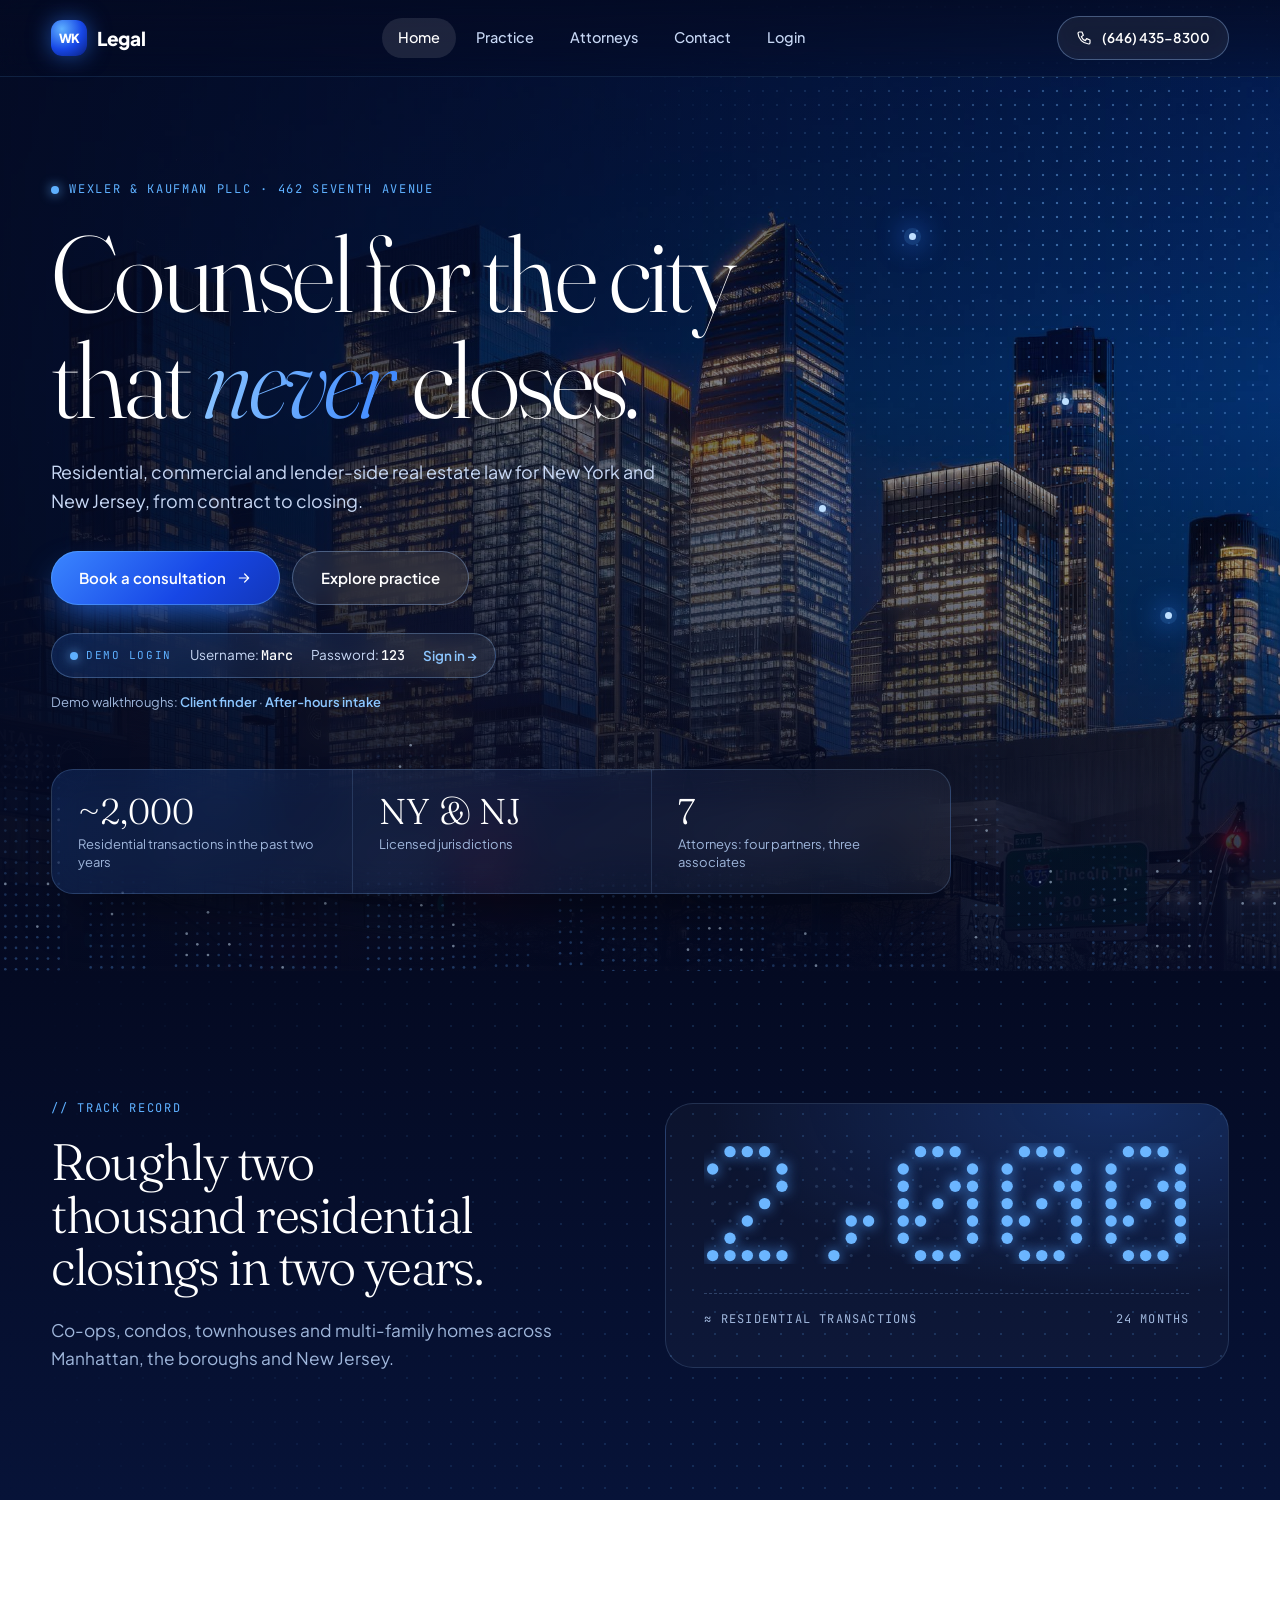
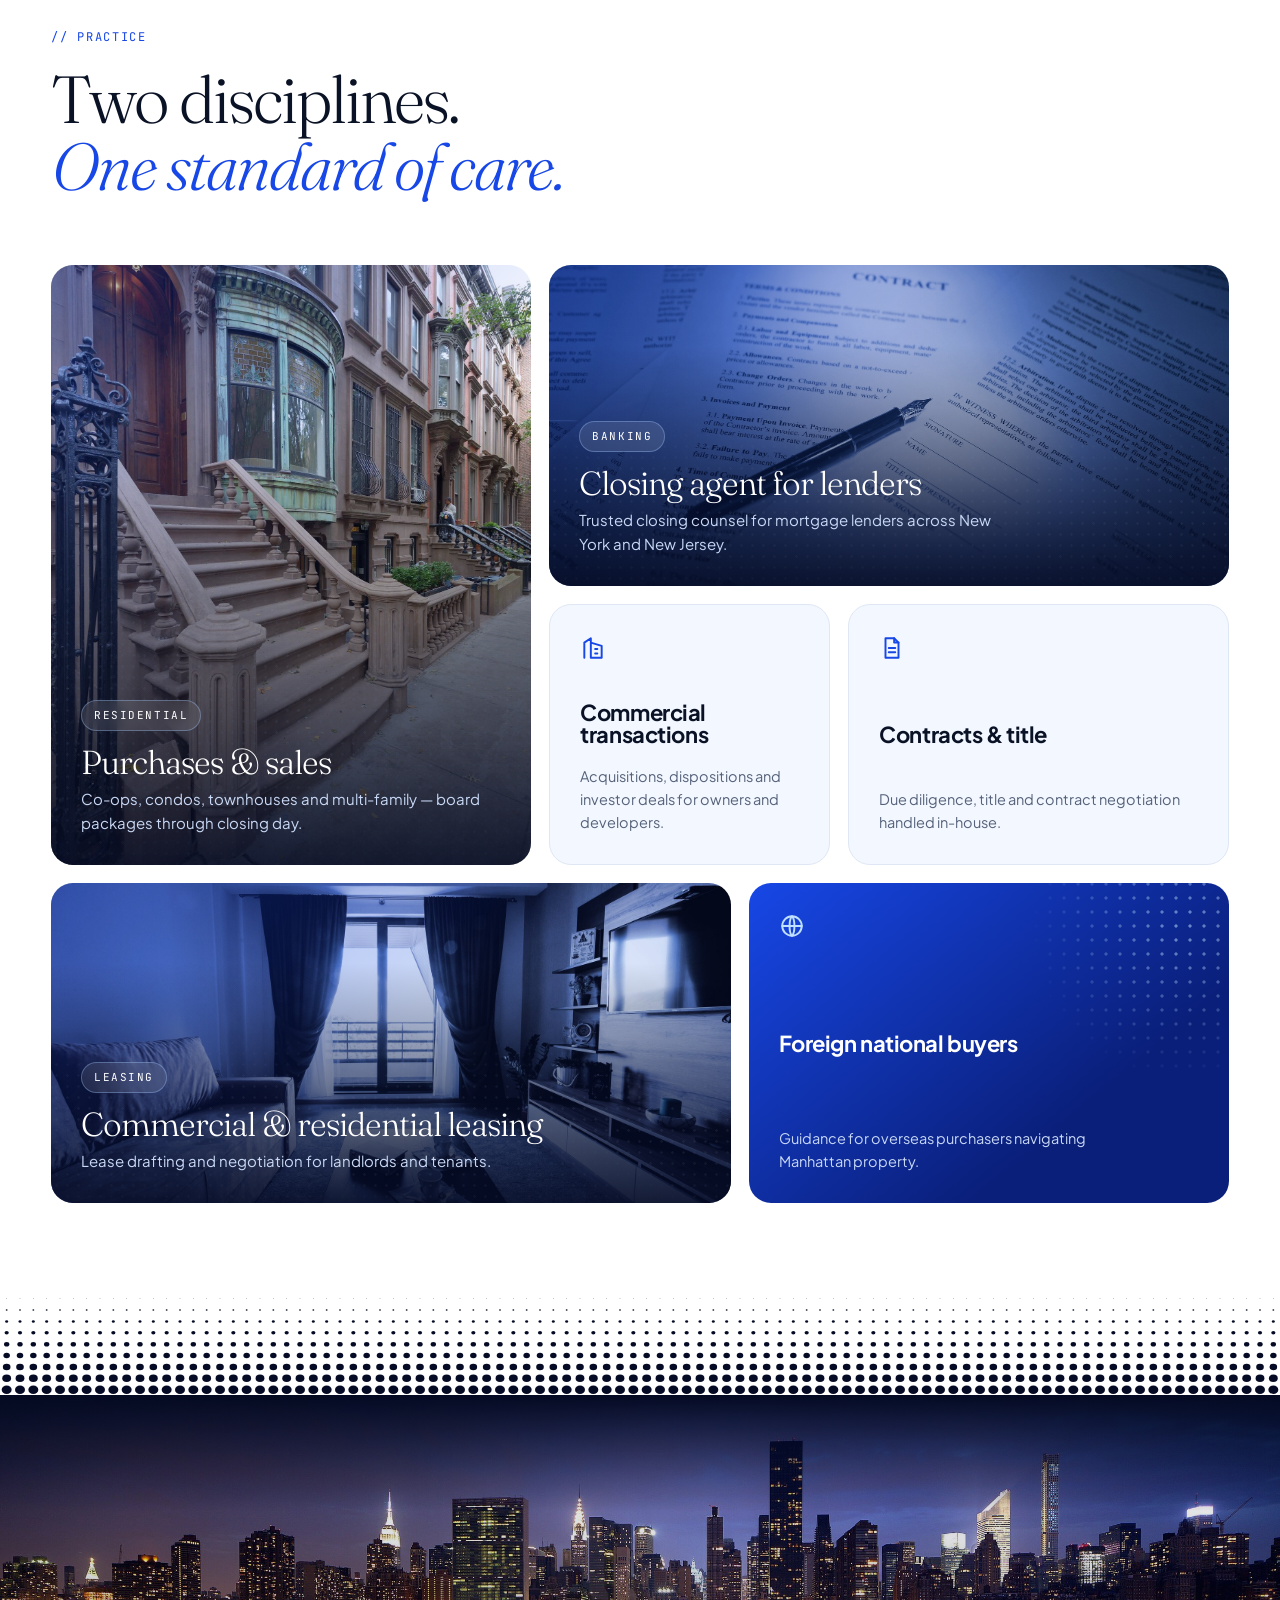
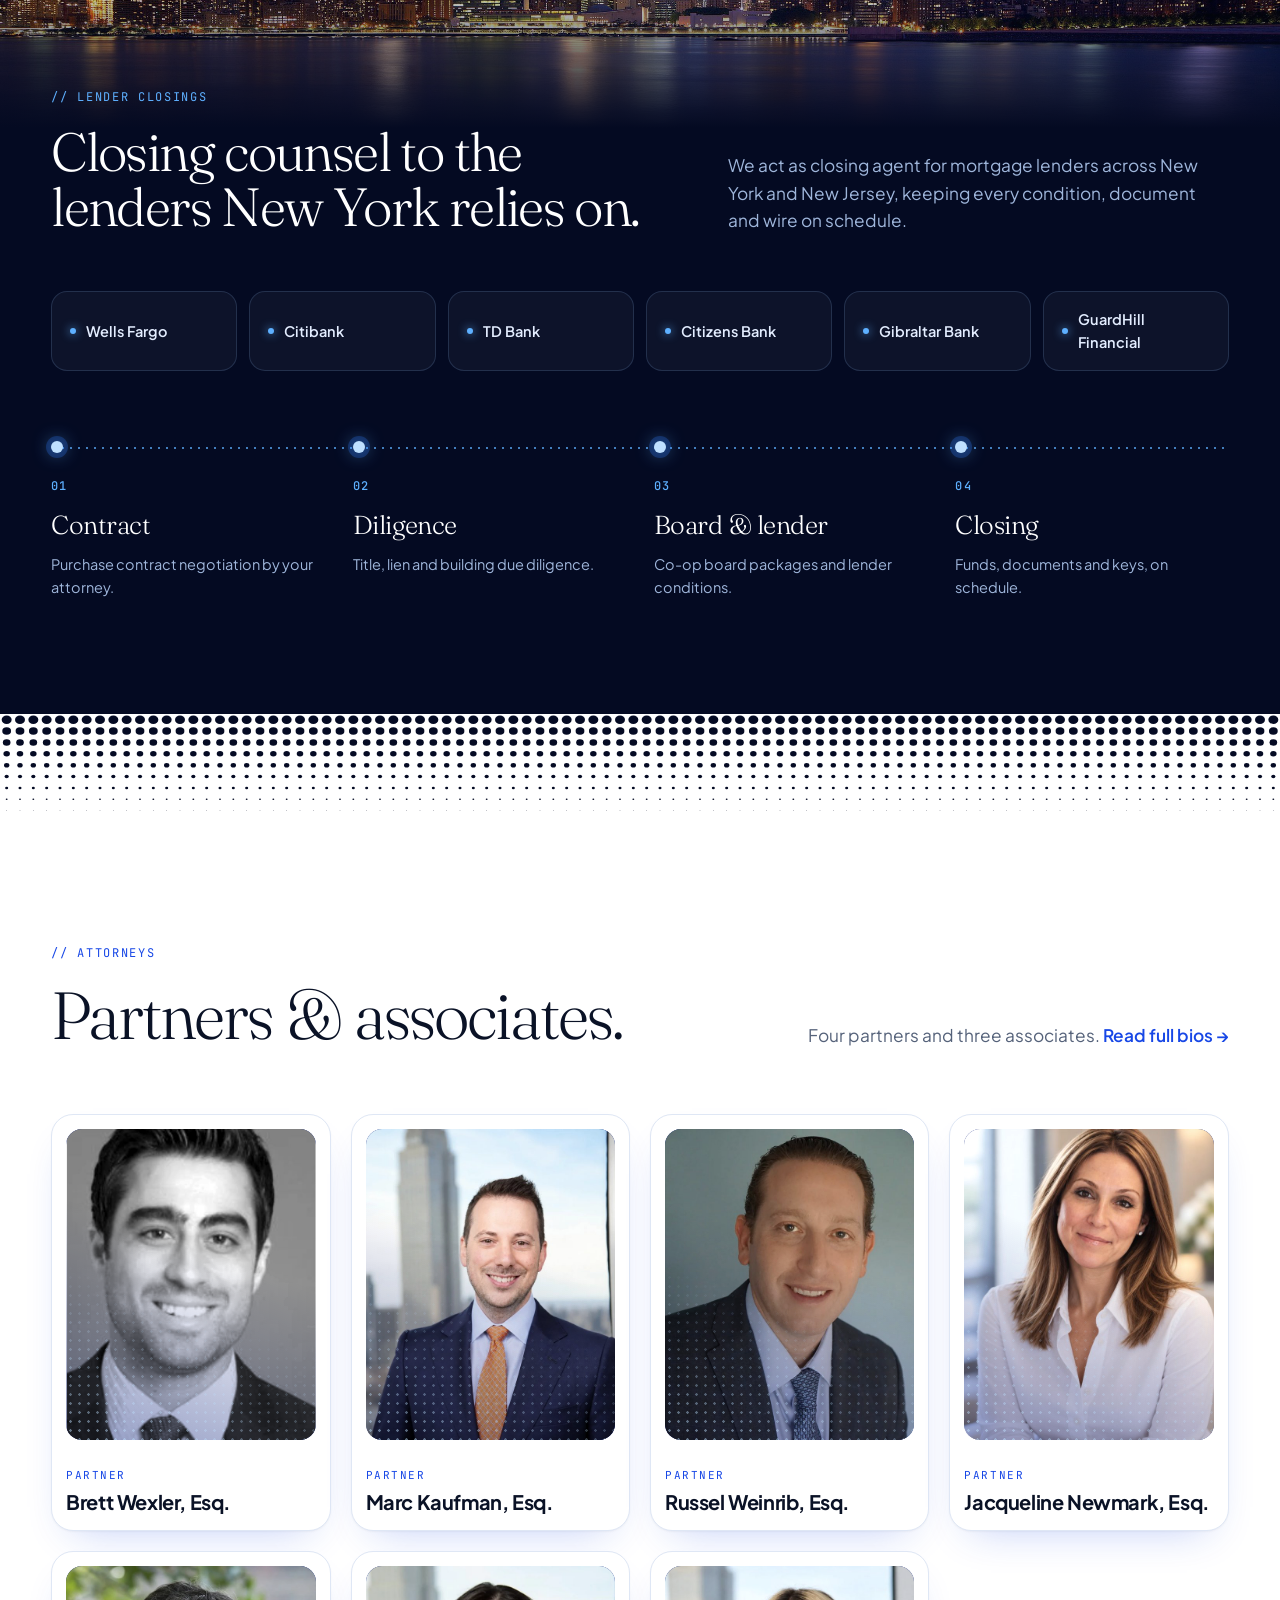
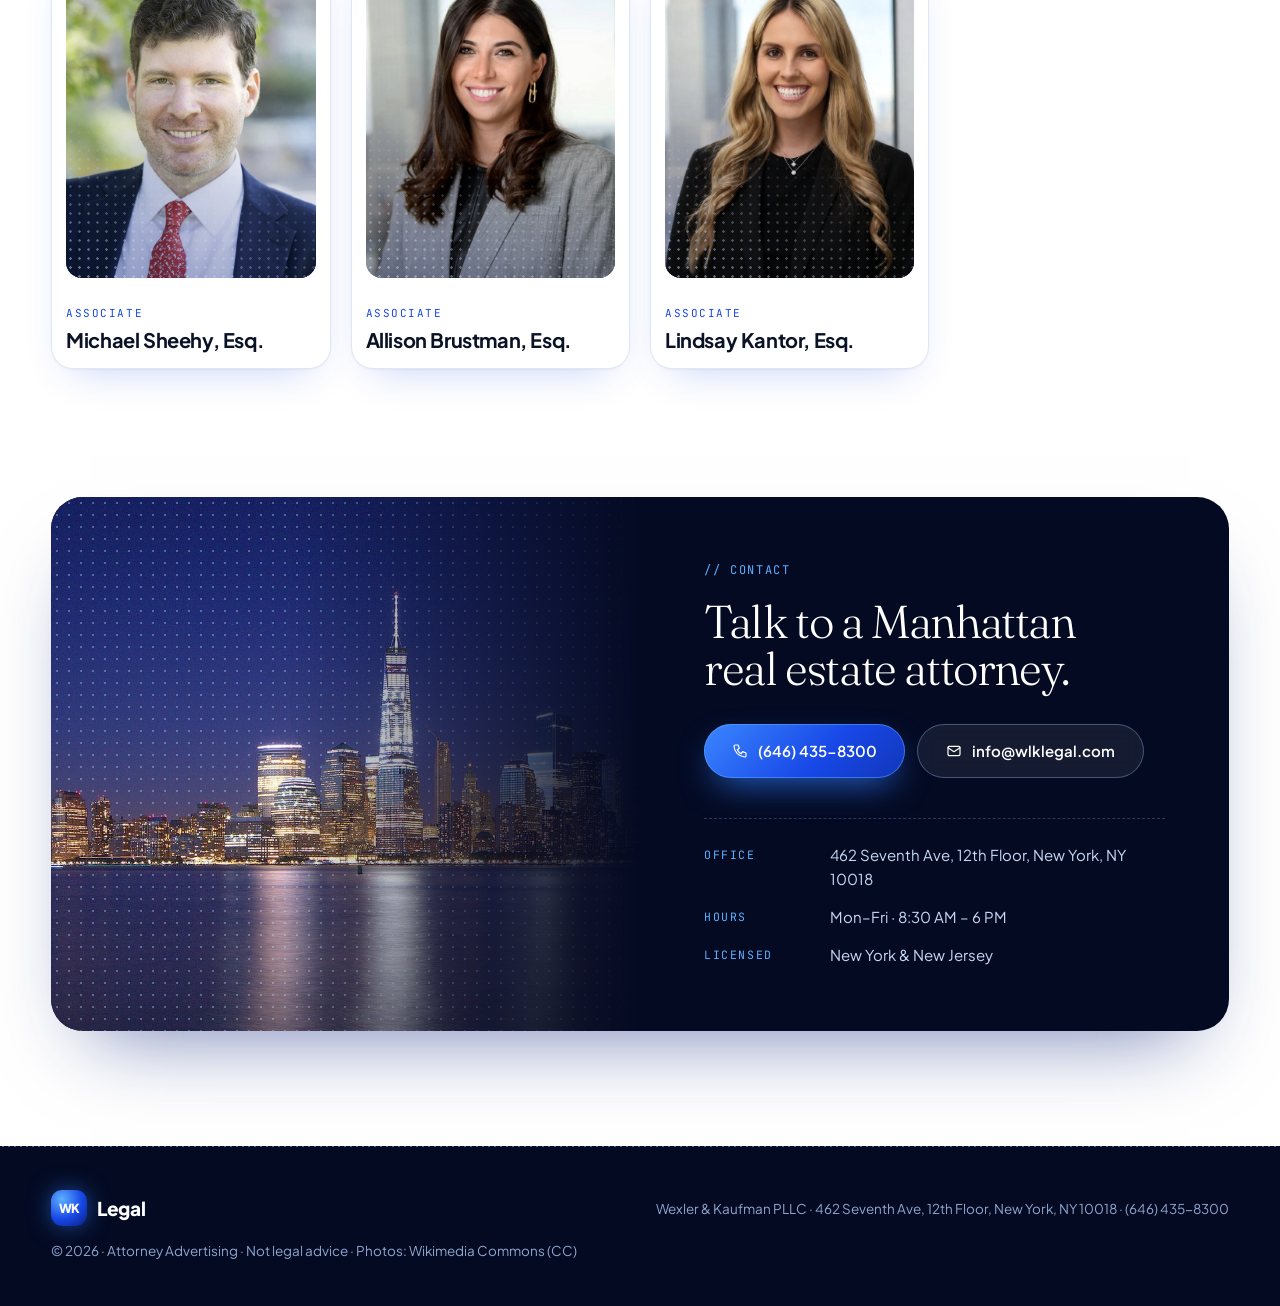
==== commit 4548d054: "Publish WK Legal walkthrough pages for client finder and after-hours intake. Add the two public demo" ====
--- a/index.html
+++ b/index.html
@@ -12,7 +12,7 @@
 <h1>Counsel for the city that <i>never</i> closes.</h1>
 <p class="sub">Residential, commercial and lender-side real estate law for New York and New Jersey, from contract to closing.</p>
 <div class="acts"><a class="btn pr" href="contact.html">Book a consultation <svg class="ic" width="16" height="16" viewBox="0 0 24 24" aria-hidden="true"><path d="M5 12h14M13 6l6 6-6 6"/></svg></a><a class="btn gl" href="practice.html">Explore practice</a></div>
-<div class="demo-login" role="note"><span class="dl-k"><span class="pulse"></span>Demo login</span><span>Username: <b>Marc</b></span><span>Password: <b>123</b></span><a href="login.html">Sign in →</a></div><div class="glass"><div><b>~2,000</b><span>Residential transactions in the past two years</span></div><div><b>NY &amp; NJ</b><span>Licensed jurisdictions</span></div><div><b>7</b><span>Attorneys: four partners, three associates</span></div></div></div></section>
+<div class="demo-login" role="note"><span class="dl-k"><span class="pulse"></span>Demo login</span><span>Username: <b>Marc</b></span><span>Password: <b>123</b></span><a href="login.html">Sign in →</a></div><p class="demo-links">Demo walkthroughs: <a href="client-finder.html">Client finder</a> · <a href="after-hours-intake.html">After-hours intake</a></p><div class="glass"><div><b>~2,000</b><span>Residential transactions in the past two years</span></div><div><b>NY &amp; NJ</b><span>Licensed jurisdictions</span></div><div><b>7</b><span>Attorneys: four partners, three associates</span></div></div></div></section>
 
 <section class="stat"><div class="w sg"><div><p class="lab">// Track record</p><h2>Roughly two thousand residential closings in two years.</h2><p class="lead">Co-ops, condos, townhouses and multi-family homes across Manhattan, the boroughs and New Jersey.</p></div>
 <div class="dmw"><svg class="dm" viewBox="0 0 392 98" role="img" aria-label="2,000"><circle cx="7" cy="7" r="1.3" class="off"/><circle cx="21" cy="7" r="4.6" class="on"/><circle cx="35" cy="7" r="4.6" class="on"/><circle cx="49" cy="7" r="4.6" class="on"/><circle cx="63" cy="7" r="1.3" class="off"/><circle cx="7" cy="21" r="4.6" class="on"/><circle cx="21" cy="21" r="1.3" class="off"/><circle cx="35" cy="21" r="1.3" class="off"/><circle cx="49" cy="21" r="1.3" class="off"/><circle cx="63" cy="21" r="4.6" class="on"/><circle cx="7" cy="35" r="1.3" class="off"/><circle cx="21" cy="35" r="1.3" class="off"/><circle cx="35" cy="35" r="1.3" class="off"/><circle cx="49" cy="35" r="1.3" class="off"/><circle cx="63" cy="35" r="4.6" class="on"/><circle cx="7" cy="49" r="1.3" class="off"/><circle cx="21" cy="49" r="1.3" class="off"/><circle cx="35" cy="49" r="1.3" class="off"/><circle cx="49" cy="49" r="4.6" class="on"/><circle cx="63" cy="49" r="1.3" class="off"/><circle cx="7" cy="63" r="1.3" class="off"/><circle cx="21" cy="63" r="1.3" class="off"/><circle cx="35" cy="63" r="4.6" class="on"/><circle cx="49" cy="63" r="1.3" class="off"/><circle cx="63" cy="63" r="1.3" class="off"/><circle cx="7" cy="77" r="1.3" class="off"/><circle cx="21" cy="77" r="4.6" class="on"/><circle cx="35" cy="77" r="1.3" class="off"/><circle cx="49" cy="77" r="1.3" class="off"/><circle cx="63" cy="77" r="1.3" class="off"/><circle cx="7" cy="91" r="4.6" class="on"/><circle cx="21" cy="91" r="4.6" class="on"/><circle cx="35" cy="91" r="4.6" class="on"/><circle cx="49" cy="91" r="4.6" class="on"/><circle cx="63" cy="91" r="4.6" class="on"/><circle cx="91" cy="7" r="1.3" class="off"/><circle cx="105" cy="7" r="1.3" class="off"/><circle cx="119" cy="7" r="1.3" class="off"/><circle cx="133" cy="7" r="1.3" class="off"/><circle cx="91" cy="21" r="1.3" class="off"/><circle cx="105" cy="21" r="1.3" class="off"/><circle cx="119" cy="21" r="1.3" class="off"/><circle cx="133" cy="21" r="1.3" class="off"/><circle cx="91" cy="35" r="1.3" class="off"/><circle cx="105" cy="35" r="1.3" class="off"/><circle cx="119" cy="35" r="1.3" class="off"/><circle cx="133" cy="35" r="1.3" class="off"/><circle cx="91" cy="49" r="1.3" class="off"/><circle cx="105" cy="49" r="1.3" class="off"/><circle cx="119" cy="49" r="1.3" class="off"/><circle cx="133" cy="49" r="1.3" class="off"/><circle cx="91" cy="63" r="1.3" class="off"/><circle cx="105" cy="63" r="1.3" class="off"/><circle cx="119" cy="63" r="4.6" class="on"/><circle cx="133" cy="63" r="4.6" class="on"/><circle cx="91" cy="77" r="1.3" class="off"/><circle cx="105" cy="77" r="1.3" class="off"/><circle cx="119" cy="77" r="4.6" class="on"/><circle cx="133" cy="77" r="1.3" class="off"/><circle cx="91" cy="91" r="1.3" class="off"/><circle cx="105" cy="91" r="4.6" class="on"/><circle cx="119" cy="91" r="1.3" class="off"/><circle cx="133" cy="91" r="1.3" class="off"/><circle cx="161" cy="7" r="1.3" class="off"/><circle cx="175" cy="7" r="4.6" class="on"/><circle cx="189" cy="7" r="4.6" class="on"/><circle cx="203" cy="7" r="4.6" class="on"/><circle cx="217" cy="7" r="1.3" class="off"/><circle cx="161" cy="21" r="4.6" class="on"/><circle cx="175" cy="21" r="1.3" class="off"/><circle cx="189" cy="21" r="1.3" class="off"/><circle cx="203" cy="21" r="1.3" class="off"/><circle cx="217" cy="21" r="4.6" class="on"/><circle cx="161" cy="35" r="4.6" class="on"/><circle cx="175" cy="35" r="1.3" class="off"/><circle cx="189" cy="35" r="1.3" class="off"/><circle cx="203" cy="35" r="4.6" class="on"/><circle cx="217" cy="35" r="4.6" class="on"/><circle cx="161" cy="49" r="4.6" class="on"/><circle cx="175" cy="49" r="1.3" class="off"/><circle cx="189" cy="49" r="4.6" class="on"/><circle cx="203" cy="49" r="1.3" class="off"/><circle cx="217" cy="49" r="4.6" class="on"/><circle cx="161" cy="63" r="4.6" class="on"/><circle cx="175" cy="63" r="4.6" class="on"/><circle cx="189" cy="63" r="1.3" class="off"/><circle cx="203" cy="63" r="1.3" class="off"/><circle cx="217" cy="63" r="4.6" class="on"/><circle cx="161" cy="77" r="4.6" class="on"/><circle cx="175" cy="77" r="1.3" class="off"/><circle cx="189" cy="77" r="1.3" class="off"/><circle cx="203" cy="77" r="1.3" class="off"/><circle cx="217" cy="77" r="4.6" class="on"/><circle cx="161" cy="91" r="1.3" class="off"/><circle cx="175" cy="91" r="4.6" class="on"/><circle cx="189" cy="91" r="4.6" class="on"/><circle cx="203" cy="91" r="4.6" class="on"/><circle cx="217" cy="91" r="1.3" class="off"/><circle cx="245" cy="7" r="1.3" class="off"/><circle cx="259" cy="7" r="4.6" class="on"/><circle cx="273" cy="7" r="4.6" class="on"/><circle cx="287" cy="7" r="4.6" class="on"/><circle cx="301" cy="7" r="1.3" class="off"/><circle cx="245" cy="21" r="4.6" class="on"/><circle cx="259" cy="21" r="1.3" class="off"/><circle cx="273" cy="21" r="1.3" class="off"/><circle cx="287" cy="21" r="1.3" class="off"/><circle cx="301" cy="21" r="4.6" class="on"/><circle cx="245" cy="35" r="4.6" class="on"/><circle cx="259" cy="35" r="1.3" class="off"/><circle cx="273" cy="35" r="1.3" class="off"/><circle cx="287" cy="35" r="4.6" class="on"/><circle cx="301" cy="35" r="4.6" class="on"/><circle cx="245" cy="49" r="4.6" class="on"/><circle cx="259" cy="49" r="1.3" class="off"/><circle cx="273" cy="49" r="4.6" class="on"/><circle cx="287" cy="49" r="1.3" class="off"/><circle cx="301" cy="49" r="4.6" class="on"/><circle cx="245" cy="63" r="4.6" class="on"/><circle cx="259" cy="63" r="4.6" class="on"/><circle cx="273" cy="63" r="1.3" class="off"/><circle cx="287" cy="63" r="1.3" class="off"/><circle cx="301" cy="63" r="4.6" class="on"/><circle cx="245" cy="77" r="4.6" class="on"/><circle cx="259" cy="77" r="1.3" class="off"/><circle cx="273" cy="77" r="1.3" class="off"/><circle cx="287" cy="77" r="1.3" class="off"/><circle cx="301" cy="77" r="4.6" class="on"/><circle cx="245" cy="91" r="1.3" class="off"/><circle cx="259" cy="91" r="4.6" class="on"/><circle cx="273" cy="91" r="4.6" class="on"/><circle cx="287" cy="91" r="4.6" class="on"/><circle cx="301" cy="91" r="1.3" class="off"/><circle cx="329" cy="7" r="1.3" class="off"/><circle cx="343" cy="7" r="4.6" class="on"/><circle cx="357" cy="7" r="4.6" class="on"/><circle cx="371" cy="7" r="4.6" class="on"/><circle cx="385" cy="7" r="1.3" class="off"/><circle cx="329" cy="21" r="4.6" class="on"/><circle cx="343" cy="21" r="1.3" class="off"/><circle cx="357" cy="21" r="1.3" class="off"/><circle cx="371" cy="21" r="1.3" class="off"/><circle cx="385" cy="21" r="4.6" class="on"/><circle cx="329" cy="35" r="4.6" class="on"/><circle cx="343" cy="35" r="1.3" class="off"/><circle cx="357" cy="35" r="1.3" class="off"/><circle cx="371" cy="35" r="4.6" class="on"/><circle cx="385" cy="35" r="4.6" class="on"/><circle cx="329" cy="49" r="4.6" class="on"/><circle cx="343" cy="49" r="1.3" class="off"/><circle cx="357" cy="49" r="4.6" class="on"/><circle cx="371" cy="49" r="1.3" class="off"/><circle cx="385" cy="49" r="4.6" class="on"/><circle cx="329" cy="63" r="4.6" class="on"/><circle cx="343" cy="63" r="4.6" class="on"/><circle cx="357" cy="63" r="1.3" class="off"/><circle cx="371" cy="63" r="1.3" class="off"/><circle cx="385" cy="63" r="4.6" class="on"/><circle cx="329" cy="77" r="4.6" class="on"/><circle cx="343" cy="77" r="1.3" class="off"/><circle cx="357" cy="77" r="1.3" class="off"/><circle cx="371" cy="77" r="1.3" class="off"/><circle cx="385" cy="77" r="4.6" class="on"/><circle cx="329" cy="91" r="1.3" class="off"/><circle cx="343" cy="91" r="4.6" class="on"/><circle cx="357" cy="91" r="4.6" class="on"/><circle cx="371" cy="91" r="4.6" class="on"/><circle cx="385" cy="91" r="1.3" class="off"/></svg><div class="cap"><span>≈ Residential transactions</span><span>24 months</span></div></div></div></section>
--- a/css/site.css
+++ b/css/site.css
@@ -151,3 +151,4 @@
 .demo-login b{color:#fff;font-family:var(--mono);font-weight:500}.demo-login a{color:#8CC6FF;font-weight:600}
 .sec .demo-login{color:var(--ink);background:#EEF4FF;border-color:#BFD2F3;margin:0 0 16px}.sec .demo-login b{color:#0A1F7A}.sec .demo-login .dl-k{color:var(--cob)}
 @media(max-width:600px){.demo-login{border-radius:18px;gap:6px 14px}}
+.demo-links{margin-top:14px;font-size:13px;color:#9FB6DB}.demo-links a{color:#8CC6FF;font-weight:600}
